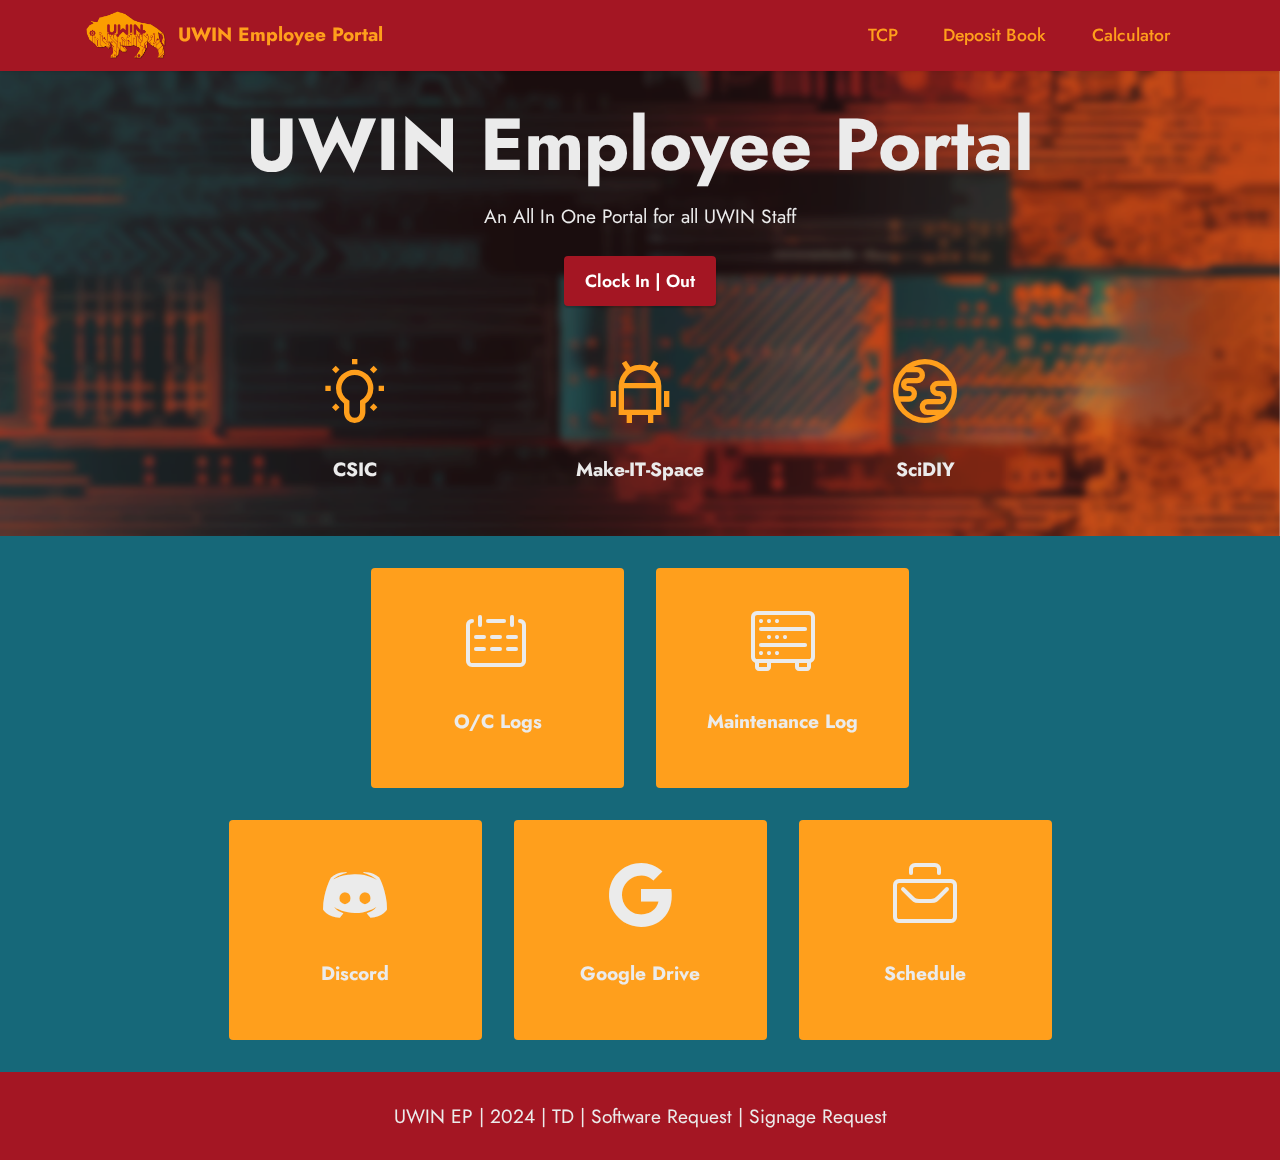
==== index.html @ 43c109c6 "Update index.html" ====
<!DOCTYPE html>
<html  >
<head>
  <!-- Site made with Mobirise Website Builder v5.8.9, https://mobirise.com -->
  <meta charset="UTF-8">
  <meta http-equiv="X-UA-Compatible" content="IE=edge">
  <meta name="generator" content="Mobirise v5.8.9, mobirise.com">
  <meta name="viewport" content="width=device-width, initial-scale=1, minimum-scale=1">
  <link rel="shortcut icon" href="assets/images/UWINFavicon180x180.svg" type="image/x-icon">
  <meta name="description" content="">
  
  
  <title>Home</title>
  <link rel="stylesheet" href="assets/web/assets/mobirise-icons2/mobirise2.css">
  <link rel="stylesheet" href="assets/web/assets/mobirise-icons-bold/mobirise-icons-bold.css">
  <link rel="stylesheet" href="assets/bootstrap/css/bootstrap.min.css">
  <link rel="stylesheet" href="assets/bootstrap/css/bootstrap-grid.min.css">
  <link rel="stylesheet" href="assets/bootstrap/css/bootstrap-reboot.min.css">
  <link rel="stylesheet" href="assets/parallax/jarallax.css">
  <link rel="stylesheet" href="assets/dropdown/css/style.css">
  <link rel="stylesheet" href="assets/socicon/css/styles.css">
  <link rel="stylesheet" href="assets/theme/css/style.css">
  <link rel="preload" href="https://fonts.googleapis.com/css?family=Jost:100,200,300,400,500,600,700,800,900,100i,200i,300i,400i,500i,600i,700i,800i,900i&display=swap" as="style" onload="this.onload=null;this.rel='stylesheet'">
  <noscript><link rel="stylesheet" href="https://fonts.googleapis.com/css?family=Jost:100,200,300,400,500,600,700,800,900,100i,200i,300i,400i,500i,600i,700i,800i,900i&display=swap"></noscript>
  <link rel="preload" as="style" href="assets/mobirise/css/mbr-additional.css"><link rel="stylesheet" href="assets/mobirise/css/mbr-additional.css" type="text/css">

  
  
  
</head>
<body>
  
  <section data-bs-version="5.1" class="menu menu2 cid-tu4KzQfcut" once="menu" id="menu2-0">
    
    <nav class="navbar navbar-dropdown navbar-fixed-top navbar-expand-lg">
        <div class="container">
            <div class="navbar-brand">
                <span class="navbar-logo">
                    <a href="index.html">
                        <img src="assets/images/short-logo-Inverse-ds.png" alt="UWIN Logo" style="height: 3rem;">
                    </a>
                </span>
                <span class="navbar-caption-wrap"><a class="navbar-caption text-secondary display-7" href="index.html">UWIN Employee Portal</a></span>
            </div>
            <button class="navbar-toggler" type="button" data-toggle="collapse" data-bs-toggle="collapse" data-target="#navbarSupportedContent" data-bs-target="#navbarSupportedContent" aria-controls="navbarNavAltMarkup" aria-expanded="false" aria-label="Toggle navigation">
                <div class="hamburger">
                    <span></span>
                    <span></span>
                    <span></span>
                    <span></span>
                </div>
            </button>
            <div class="collapse navbar-collapse" id="navbarSupportedContent">
                <ul class="navbar-nav nav-dropdown nav-right" data-app-modern-menu="true"><li class="nav-item"><a class="nav-link link text-secondary display-4" href="https://9922.tcplusondemand.com/app/webclock/#/EmployeeLogOn/9922/1" target="_blank">TCP</a></li>
                    <li class="nav-item"><a class="nav-link link text-secondary display-4" href="deposit.html">Deposit Book</a></li>
                    <li class="nav-item"><a class="nav-link link text-secondary display-4" href="calculator.html">Calculator</a></li></ul>
                
                
            </div>
        </div>
    </nav>
</section>

<section data-bs-version="5.1" class="header19 cid-tu4KDCGwBr mbr-parallax-background" id="header19-1">

    

    
    <div class="mbr-overlay" style="opacity: 0.2; background-color: rgb(129, 64, 70);">
    </div>

    <div class="container">
        <div class="media-container">
            <div class="col-md-12 align-center">
                <h1 class="mbr-section-title mbr-white mbr-bold mbr-fonts-style mb-3 display-1">
                    UWIN Employee Portal</h1>
                <p class="mbr-text mbr-white mbr-fonts-style display-7">
                    An All In One Portal for all UWIN Staff</p>
                <div class="mbr-section-btn align-center"><a class="btn btn-danger display-4" href="https://9922.tcplusondemand.com/app/webclock/#/EmployeeLogOn/9922/1" target="_blank">Clock In | Out</a></div>

                <div class="row justify-content-center">
                    <div class="col-12 col-md-6 col-lg-3">
                        <div class="card-wrapper">
                            <div class="card-box align-center">
                                <a href="CSIC.html"><span class="mbr-iconfont mobi-mbri-idea mobi-mbri" style="color: rgb(255, 159, 28); fill: rgb(255, 159, 28);"></span></a>
                                <h4 class="card-title align-center mbr-black mbr-fonts-style display-7"><strong><a href="CSIC.html" class="text-primary"><b>CSIC</b></a><br></strong></h4>
                            </div>
                        </div>
                    </div>
                    <div class="col-12 col-md-6 col-lg-3">
                        <div class="card-wrapper">
                            <div class="card-box align-center">
                                <a href="IT.html"><span class="mbr-iconfont mobi-mbri-android mobi-mbri" style="color: rgb(255, 159, 28); fill: rgb(255, 159, 28);"></span></a>
                                <h4 class="card-title align-center mbr-black mbr-fonts-style display-7"><a href="IT.html" class="text-primary"><strong>Make-IT-Space</strong></a></h4>
                            </div>
                        </div>
                    </div>
                    <div class="col-12 col-md-6 col-lg-3">
                        <div class="card-wrapper">
                            <div class="card-box align-center">
                                <a href="bio.html"><span class="mbr-iconfont mobi-mbri-globe mobi-mbri" style="color: rgb(255, 159, 28); fill: rgb(255, 159, 28);"></span></a>
                                <h4 class="card-title align-center mbr-black mbr-fonts-style display-7">
                                    <a href="bio.html" class="text-primary"><strong>SciDIY</strong></a></h4>
                            </div>
                        </div>
                    </div>
                    
                </div>
            </div>
        </div>
    </div>
</section>

<section data-bs-version="5.1" class="features1 cid-tu4KFFN7Yp" id="features2-2">

    

    
    
    <div class="container">
        <div class="row justify-content-center">
            <div class="col-12 col-md-6 col-lg-3">
                <div class="card-wrapper">
                    <div class="card-box align-center">
                        <a href="https://docs.google.com/spreadsheets/d/1nkxT8nr3uQTLhXsbJmdQOLCRaYRePbGft6cLClN8qVo/edit?usp=sharing" target="_blank"><span class="mbr-iconfont mbrib-calendar" style="color: rgb(235, 235, 235); fill: rgb(235, 235, 235);"></span></a>
                        <h4 class="card-title align-center mbr-black mbr-fonts-style display-7">
                            <strong>O/C Logs</strong></h4>
                    </div>
                </div>
            </div>
            <div class="col-12 col-md-6 col-lg-3">
                <div class="card-wrapper">
                    <div class="card-box align-center">
                        <a href="https://docs.google.com/spreadsheets/d/13zZqB3yMQ-abQ4lWhTuVaTTo3sqJfM8-MkV9ws05g28/edit?usp=sharing" target="_blank"><span class="mbr-iconfont mbrib-database" style="color: rgb(235, 235, 235); fill: rgb(235, 235, 235);"></span></a>
                        <h4 class="card-title align-center mbr-black mbr-fonts-style display-7">
                            <strong>Maintenance Log</strong></h4>
                    </div>
                </div>
            </div>
            
            
        </div>
    </div>
</section>

<section data-bs-version="5.1" class="features1 cid-tu4KGhVCR0" id="features2-3">

    

    
    
    <div class="container">
        <div class="row justify-content-center">
            <div class="col-12 col-md-6 col-lg-3">
                <div class="card-wrapper">
                    <div class="card-box align-center">
                        <a href="https://discord.com/channels/689202556337258562/689202556907290744" target="_blank"><span class="mbr-iconfont socicon-discord socicon" style="color: rgb(235, 235, 235); fill: rgb(235, 235, 235);"></span></a>
                        <h4 class="card-title align-center mbr-black mbr-fonts-style display-7">
                            <strong>Discord</strong></h4>
                    </div>
                </div>
            </div>
            <div class="col-12 col-md-6 col-lg-3">
                <div class="card-wrapper">
                    <div class="card-box align-center">
                        <a href="https://drive.google.com/drive/u/1/folders/13mrKF-8ChsQea02I47-yvtPlOZRYeR2x" target="_blank"><span class="mbr-iconfont socicon-google socicon" style="color: rgb(235, 235, 235); fill: rgb(235, 235, 235);"></span></a>
                        <h4 class="card-title align-center mbr-black mbr-fonts-style display-7">
                            <strong>Google Drive</strong></h4>
                    </div>
                </div>
            </div>
            <div class="col-12 col-md-6 col-lg-3">
                <div class="card-wrapper">
                    <div class="card-box align-center">
                        <a href="https://uwy-my.sharepoint.com/:x:/r/personal/jcrayton_uwyo_edu/_layouts/15/doc2.aspx?sourcedoc=%7BB686936E-5F48-4D20-953E-B2205EB40CAB%7D&file=UWIN_Summer2024.xlsx&fromShare=true&action=default&mobileredirect=true" target="_blank"><span class="mbr-iconfont mbrib-briefcase" style="color: rgb(235, 235, 235); fill: rgb(235, 235, 235);"></span></a>
                        <h4 class="card-title align-center mbr-black mbr-fonts-style display-7">
                            <strong>Schedule</strong></h4>
                    </div>
                </div>
            </div>
            
        </div>
    </div>
</section>

<section data-bs-version="5.1" class="footer7 cid-tu4KMgv2Gu" once="footers" id="footer7-5">

    

    

    <div class="container">
        <div class="media-container-row align-center mbr-white">
            <div class="col-12">
                <p class="mbr-text mb-0 mbr-fonts-style display-7">
                    UWIN EP | <a href="Sci:[35]-[21] MR:513557 - BR:546542 - LB:3521(or any combo with numbers I.E.:1235)" target="_blank">2024</a> | <a href="https://uwyo.teamdynamix.com/TDNext/Home/Desktop/Default.aspx" target="_blank">TD</a> | <a href="https://uwyo.teamdynamix.com/TDClient/1940/Portal/Requests/ServiceDet?ID=9225" target="_blank">Software Request</a> | <a href="https://uwyo.teamdynamix.com/TDClient/1940/Portal/Requests/ServiceDet?ID=18967" target="_blank">Signage Request</a></p>
            </div>
        </div>
    </div>
</section><script src="assets/bootstrap/js/bootstrap.bundle.min.js"></script>  <script src="assets/parallax/jarallax.js"></script>  <script src="assets/smoothscroll/smooth-scroll.js"></script>  <script src="assets/ytplayer/index.js"></script>  <script src="assets/dropdown/js/navbar-dropdown.js"></script>  <script src="assets/vimeoplayer/player.js"></script>  <script src="assets/theme/js/script.js"></script>  
  
  
</body>
</html>
---- assets/web/assets/mobirise-icons2/mobirise2.css ----
@font-face {
  font-family: 'Moririse2';
  font-display: swap;
  src:  url('mobirise2.eot?f2bix4');
  src:  url('mobirise2.eot?f2bix4#iefix') format('embedded-opentype'),
    url('mobirise2.ttf?f2bix4') format('truetype'),
    url('mobirise2.woff?f2bix4') format('woff'),
    url('mobirise2.svg?f2bix4#mobirise2') format('svg');
  font-weight: normal;
  font-style: normal;
}

[class^="mobi-"], [class*=" mobi-"] {
  /* use !important to prevent issues with browser extensions that change fonts */
  font-family: 'Moririse2' !important;
  speak: none;
  font-style: normal;
  font-weight: normal;
  font-variant: normal;
  text-transform: none;
  line-height: 1;

  /* Better Font Rendering =========== */
  -webkit-font-smoothing: antialiased;
  -moz-osx-font-smoothing: grayscale;
}

.mobi-mbri-add-submenu:before {
  content: "\e900";
}
.mobi-mbri-alert:before {
  content: "\e901";
}
.mobi-mbri-align-center:before {
  content: "\e902";
}
.mobi-mbri-align-justify:before {
  content: "\e903";
}
.mobi-mbri-align-left:before {
  content: "\e904";
}
.mobi-mbri-align-right:before {
  content: "\e905";
}
.mobi-mbri-android:before {
  content: "\e906";
}
.mobi-mbri-apple:before {
  content: "\e907";
}
.mobi-mbri-arrow-down:before {
  content: "\e908";
}
.mobi-mbri-arrow-next:before {
  content: "\e909";
}
.mobi-mbri-arrow-prev:before {
  content: "\e90a";
}
.mobi-mbri-arrow-up:before {
  content: "\e90b";
}
.mobi-mbri-bold:before {
  content: "\e90c";
}
.mobi-mbri-bookmark:before {
  content: "\e90d";
}
.mobi-mbri-bootstrap:before {
  content: "\e90e";
}
.mobi-mbri-briefcase:before {
  content: "\e90f";
}
.mobi-mbri-browse:before {
  content: "\e910";
}
.mobi-mbri-bulleted-list:before {
  content: "\e911";
}
.mobi-mbri-calendar:before {
  content: "\e912";
}
.mobi-mbri-camera:before {
  content: "\e913";
}
.mobi-mbri-cart-add:before {
  content: "\e914";
}
.mobi-mbri-cart-full:before {
  content: "\e915";
}
.mobi-mbri-cash:before {
  content: "\e916";
}
.mobi-mbri-change-style:before {
  content: "\e917";
}
.mobi-mbri-chat:before {
  content: "\e918";
}
.mobi-mbri-clock:before {
  content: "\e919";
}
.mobi-mbri-close:before {
  content: "\e91a";
}
.mobi-mbri-cloud:before {
  content: "\e91b";
}
.mobi-mbri-code:before {
  content: "\e91c";
}
.mobi-mbri-contact-form:before {
  content: "\e91d";
}
.mobi-mbri-credit-card:before {
  content: "\e91e";
}
.mobi-mbri-cursor-click:before {
  content: "\e91f";
}
.mobi-mbri-cust-feedback:before {
  content: "\e920";
}
.mobi-mbri-database:before {
  content: "\e921";
}
.mobi-mbri-delivery:before {
  content: "\e922";
}
.mobi-mbri-desktop:before {
  content: "\e923";
}
.mobi-mbri-devices:before {
  content: "\e924";
}
.mobi-mbri-down:before {
  content: "\e925";
}
.mobi-mbri-download-2:before {
  content: "\e926";
}
.mobi-mbri-download:before {
  content: "\e927";
}
.mobi-mbri-drag-n-drop-2:before {
  content: "\e928";
}
.mobi-mbri-drag-n-drop:before {
  content: "\e929";
}
.mobi-mbri-edit-2:before {
  content: "\e92a";
}
.mobi-mbri-edit:before {
  content: "\e92b";
}
.mobi-mbri-error:before {
  content: "\e92c";
}
.mobi-mbri-extension:before {
  content: "\e92d";
}
.mobi-mbri-features:before {
  content: "\e92e";
}
.mobi-mbri-file:before {
  content: "\e92f";
}
.mobi-mbri-flag:before {
  content: "\e930";
}
.mobi-mbri-folder:before {
  content: "\e931";
}
.mobi-mbri-gift:before {
  content: "\e932";
}
.mobi-mbri-github:before {
  content: "\e933";
}
.mobi-mbri-globe-2:before {
  content: "\e934";
}
.mobi-mbri-globe:before {
  content: "\e935";
}
.mobi-mbri-growing-chart:before {
  content: "\e936";
}
.mobi-mbri-hearth:before {
  content: "\e937";
}
.mobi-mbri-help:before {
  content: "\e938";
}
.mobi-mbri-home:before {
  content: "\e939";
}
.mobi-mbri-hot-cup:before {
  content: "\e93a";
}
.mobi-mbri-idea:before {
  content: "\e93b";
}
.mobi-mbri-image-gallery:before {
  content: "\e93c";
}
.mobi-mbri-image-slider:before {
  content: "\e93d";
}
.mobi-mbri-info:before {
  content: "\e93e";
}
.mobi-mbri-italic:before {
  content: "\e93f";
}
.mobi-mbri-key:before {
  content: "\e940";
}
.mobi-mbri-laptop:before {
  content: "\e941";
}
.mobi-mbri-layers:before {
  content: "\e942";
}
.mobi-mbri-left-right:before {
  content: "\e943";
}
.mobi-mbri-left:before {
  content: "\e944";
}
.mobi-mbri-letter:before {
  content: "\e945";
}
.mobi-mbri-like:before {
  content: "\e946";
}
.mobi-mbri-link:before {
  content: "\e947";
}
.mobi-mbri-lock:before {
  content: "\e948";
}
.mobi-mbri-login:before {
  content: "\e949";
}
.mobi-mbri-logout:before {
  content: "\e94a";
}
.mobi-mbri-magic-stick:before {
  content: "\e94b";
}
.mobi-mbri-map-pin:before {
  content: "\e94c";
}
.mobi-mbri-menu:before {
  content: "\e94d";
}
.mobi-mbri-mobile-2:before {
  content: "\e94e";
}
.mobi-mbri-mobile-horizontal:before {
  content: "\e94f";
}
.mobi-mbri-mobile:before {
  content: "\e950";
}
.mobi-mbri-mobirise:before {
  content: "\e951";
}
.mobi-mbri-more-horizontal:before {
  content: "\e952";
}
.mobi-mbri-more-vertical:before {
  content: "\e953";
}
.mobi-mbri-music:before {
  content: "\e954";
}
.mobi-mbri-new-file:before {
  content: "\e955";
}
.mobi-mbri-numbered-list:before {
  content: "\e956";
}
.mobi-mbri-opened-folder:before {
  content: "\e957";
}
.mobi-mbri-pages:before {
  content: "\e958";
}
.mobi-mbri-paper-plane:before {
  content: "\e959";
}
.mobi-mbri-paperclip:before {
  content: "\e95a";
}
.mobi-mbri-phone:before {
  content: "\e95b";
}
.mobi-mbri-photo:before {
  content: "\e95c";
}
.mobi-mbri-photos:before {
  content: "\e95d";
}
.mobi-mbri-pin:before {
  content: "\e95e";
}
.mobi-mbri-play:before {
  content: "\e95f";
}
.mobi-mbri-plus:before {
  content: "\e960";
}
.mobi-mbri-preview:before {
  content: "\e961";
}
.mobi-mbri-print:before {
  content: "\e962";
}
.mobi-mbri-protect:before {
  content: "\e963";
}
.mobi-mbri-question:before {
  content: "\e964";
}
.mobi-mbri-quote-left:before {
  content: "\e965";
}
.mobi-mbri-quote-right:before {
  content: "\e966";
}
.mobi-mbri-redo:before {
  content: "\e967";
}
.mobi-mbri-refresh:before {
  content: "\e968";
}
.mobi-mbri-responsive-2:before {
  content: "\e969";
}
.mobi-mbri-responsive:before {
  content: "\e96a";
}
.mobi-mbri-right:before {
  content: "\e96b";
}
.mobi-mbri-rocket:before {
  content: "\e96c";
}
.mobi-mbri-sad-face:before {
  content: "\e96d";
}
.mobi-mbri-sale:before {
  content: "\e96e";
}
.mobi-mbri-save:before {
  content: "\e96f";
}
.mobi-mbri-search:before {
  content: "\e970";
}
.mobi-mbri-setting-2:before {
  content: "\e971";
}
.mobi-mbri-setting-3:before {
  content: "\e972";
}
.mobi-mbri-setting:before {
  content: "\e973";
}
.mobi-mbri-share:before {
  content: "\e974";
}
.mobi-mbri-shopping-bag:before {
  content: "\e975";
}
.mobi-mbri-shopping-basket:before {
  content: "\e976";
}
.mobi-mbri-shopping-cart:before {
  content: "\e977";
}
.mobi-mbri-sites:before {
  content: "\e978";
}
.mobi-mbri-smile-face:before {
  content: "\e979";
}
.mobi-mbri-speed:before {
  content: "\e97a";
}
.mobi-mbri-star:before {
  content: "\e97b";
}
.mobi-mbri-success:before {
  content: "\e97c";
}
.mobi-mbri-sun:before {
  content: "\e97d";
}
.mobi-mbri-sun2:before {
  content: "\e97e";
}
.mobi-mbri-tablet-vertical:before {
  content: "\e97f";
}
.mobi-mbri-tablet:before {
  content: "\e980";
}
.mobi-mbri-target:before {
  content: "\e981";
}
.mobi-mbri-timer:before {
  content: "\e982";
}
.mobi-mbri-to-ftp:before {
  content: "\e983";
}
.mobi-mbri-to-local-drive:before {
  content: "\e984";
}
.mobi-mbri-touch-swipe:before {
  content: "\e985";
}
.mobi-mbri-touch:before {
  content: "\e986";
}
.mobi-mbri-trash:before {
  content: "\e987";
}
.mobi-mbri-underline:before {
  content: "\e988";
}
.mobi-mbri-undo:before {
  content: "\e989";
}
.mobi-mbri-unlink:before {
  content: "\e98a";
}
.mobi-mbri-unlock:before {
  content: "\e98b";
}
.mobi-mbri-up-down:before {
  content: "\e98c";
}
.mobi-mbri-up:before {
  content: "\e98d";
}
.mobi-mbri-update:before {
  content: "\e98e";
}
.mobi-mbri-upload-2:before {
  content: "\e98f";
}
.mobi-mbri-upload:before {
  content: "\e990";
}
.mobi-mbri-user-2:before {
  content: "\e991";
}
.mobi-mbri-user:before {
  content: "\e992";
}
.mobi-mbri-users:before {
  content: "\e993";
}
.mobi-mbri-video-play:before {
  content: "\e994";
}
.mobi-mbri-video:before {
  content: "\e995";
}
.mobi-mbri-watch:before {
  content: "\e996";
}
.mobi-mbri-website-theme-2:before {
  content: "\e997";
}
.mobi-mbri-website-theme:before {
  content: "\e998";
}
.mobi-mbri-wifi:before {
  content: "\e999";
}
.mobi-mbri-windows:before {
  content: "\e99a";
}
.mobi-mbri-zoom-in:before {
  content: "\e99b";
}
.mobi-mbri-zoom-out:before {
  content: "\e99c";
}
---- assets/web/assets/mobirise-icons-bold/mobirise-icons-bold.css ----
@font-face {
  font-family: 'mobirise-icons-bold';
  font-display: swap;
  src:  url('mobirise-icons-bold.eot?m1l4yr');
  src:  url('mobirise-icons-bold.eot?m1l4yr#iefix') format('embedded-opentype'),
    url('mobirise-icons-bold.ttf?m1l4yr') format('truetype'),
    url('mobirise-icons-bold.woff?m1l4yr') format('woff'),
    url('mobirise-icons-bold.svg?m1l4yr#mobirise-icons-bold') format('svg');
  font-weight: normal;
  font-style: normal;
}

[class^="mbrib-"], [class*="mbrib-"] {
  /* use !important to prevent issues with browser extensions that change fonts */
  font-family: 'mobirise-icons-bold' !important;
  speak: none;
  font-style: normal;
  font-weight: normal;
  font-variant: normal;
  text-transform: none;
  line-height: 1;

  /* Better Font Rendering =========== */
  -webkit-font-smoothing: antialiased;
  -moz-osx-font-smoothing: grayscale;
}

.mbrib-add-submenu:before {
  content: "\e900";
}
.mbrib-alert:before {
  content: "\e901";
}
.mbrib-align-center:before {
  content: "\e902";
}
.mbrib-align-justify:before {
  content: "\e903";
}
.mbrib-align-left:before {
  content: "\e904";
}
.mbrib-align-right:before {
  content: "\e905";
}
.mbrib-android:before {
  content: "\e906";
}
.mbrib-apple:before {
  content: "\e907";
}
.mbrib-arrow-down:before {
  content: "\e908";
}
.mbrib-arrow-next:before {
  content: "\e909";
}
.mbrib-arrow-prev:before {
  content: "\e90a";
}
.mbrib-arrow-up:before {
  content: "\e90b";
}
.mbrib-bold:before {
  content: "\e90c";
}
.mbrib-bookmark:before {
  content: "\e90d";
}
.mbrib-bootstrap:before {
  content: "\e90e";
}
.mbrib-briefcase:before {
  content: "\e90f";
}
.mbrib-browse:before {
  content: "\e910";
}
.mbrib-bulleted-list:before {
  content: "\e911";
}
.mbrib-calendar:before {
  content: "\e912";
}
.mbrib-camera:before {
  content: "\e913";
}
.mbrib-cart-add:before {
  content: "\e914";
}
.mbrib-cart-full:before {
  content: "\e915";
}
.mbrib-cash:before {
  content: "\e916";
}
.mbrib-change-style:before {
  content: "\e917";
}
.mbrib-chat:before {
  content: "\e918";
}
.mbrib-clock:before {
  content: "\e919";
}
.mbrib-close:before {
  content: "\e91a";
}
.mbrib-cloud:before {
  content: "\e91b";
}
.mbrib-code:before {
  content: "\e91c";
}
.mbrib-contact-form:before {
  content: "\e91d";
}
.mbrib-credit-card:before {
  content: "\e91e";
}
.mbrib-cursor-click:before {
  content: "\e91f";
}
.mbrib-cust-feedback:before {
  content: "\e920";
}
.mbrib-database:before {
  content: "\e921";
}
.mbrib-delivery:before {
  content: "\e922";
}
.mbrib-desktop:before {
  content: "\e923";
}
.mbrib-devices:before {
  content: "\e924";
}
.mbrib-down:before {
  content: "\e925";
}
.mbrib-download:before {
  content: "\e926";
}
.mbrib-drag-n-drop:before {
  content: "\e927";
}
.mbrib-drag-n-drop2:before {
  content: "\e928";
}
.mbrib-edit:before {
  content: "\e929";
}
.mbrib-edit2:before {
  content: "\e92a";
}
.mbrib-error:before {
  content: "\e92b";
}
.mbrib-extension:before {
  content: "\e92c";
}
.mbrib-features:before {
  content: "\e92d";
}
.mbrib-file:before {
  content: "\e92e";
}
.mbrib-flag:before {
  content: "\e92f";
}
.mbrib-folder:before {
  content: "\e930";
}
.mbrib-gift:before {
  content: "\e931";
}
.mbrib-github:before {
  content: "\e932";
}
.mbrib-globe-2:before {
  content: "\e933";
}
.mbrib-globe:before {
  content: "\e934";
}
.mbrib-growing-chart:before {
  content: "\e935";
}
.mbrib-hearth:before {
  content: "\e936";
}
.mbrib-help:before {
  content: "\e937";
}
.mbrib-home:before {
  content: "\e938";
}
.mbrib-hot-cup:before {
  content: "\e939";
}
.mbrib-idea:before {
  content: "\e93a";
}
.mbrib-image-gallery:before {
  content: "\e93b";
}
.mbrib-image-slider:before {
  content: "\e93c";
}
.mbrib-info:before {
  content: "\e93d";
}
.mbrib-italic:before {
  content: "\e93e";
}
.mbrib-key:before {
  content: "\e93f";
}
.mbrib-laptop:before {
  content: "\e940";
}
.mbrib-layers:before {
  content: "\e941";
}
.mbrib-left-right:before {
  content: "\e942";
}
.mbrib-left:before {
  content: "\e943";
}
.mbrib-letter:before {
  content: "\e944";
}
.mbrib-like:before {
  content: "\e945";
}
.mbrib-link:before {
  content: "\e946";
}
.mbrib-lock:before {
  content: "\e947";
}
.mbrib-login:before {
  content: "\e948";
}
.mbrib-logout:before {
  content: "\e949";
}
.mbrib-magic-stick:before {
  content: "\e94a";
}
.mbrib-map-pin:before {
  content: "\e94b";
}
.mbrib-menu:before {
  content: "\e94c";
}
.mbrib-mobile:before {
  content: "\e94d";
}
.mbrib-mobile2:before {
  content: "\e94e";
}
.mbrib-mobirise:before {
  content: "\e94f";
}
.mbrib-more-horizontal:before {
  content: "\e950";
}
.mbrib-more-vertical:before {
  content: "\e951";
}
.mbrib-music:before {
  content: "\e952";
}
.mbrib-new-file:before {
  content: "\e953";
}
.mbrib-numbered-list:before {
  content: "\e954";
}
.mbrib-opened-folder:before {
  content: "\e955";
}
.mbrib-pages:before {
  content: "\e956";
}
.mbrib-paper-plane:before {
  content: "\e957";
}
.mbrib-paperclip:before {
  content: "\e958";
}
.mbrib-photo:before {
  content: "\e959";
}
.mbrib-photos:before {
  content: "\e95a";
}
.mbrib-pin:before {
  content: "\e95b";
}
.mbrib-play:before {
  content: "\e95c";
}
.mbrib-plus:before {
  content: "\e95d";
}
.mbrib-preview:before {
  content: "\e95e";
}
.mbrib-print:before {
  content: "\e95f";
}
.mbrib-protect:before {
  content: "\e960";
}
.mbrib-question:before {
  content: "\e961";
}
.mbrib-quote-left:before {
  content: "\e962";
}
.mbrib-quote-right:before {
  content: "\e963";
}
.mbrib-redo:before {
  content: "\e964";
}
.mbrib-refresh:before {
  content: "\e965";
}
.mbrib-responsive:before {
  content: "\e966";
}
.mbrib-right:before {
  content: "\e967";
}
.mbrib-rocket:before {
  content: "\e968";
}
.mbrib-sad-face:before {
  content: "\e969";
}
.mbrib-sale:before {
  content: "\e96a";
}
.mbrib-save:before {
  content: "\e96b";
}
.mbrib-search:before {
  content: "\e96c";
}
.mbrib-setting:before {
  content: "\e96d";
}
.mbrib-setting2:before {
  content: "\e96e";
}
.mbrib-setting3:before {
  content: "\e96f";
}
.mbrib-share:before {
  content: "\e970";
}
.mbrib-shopping-bag:before {
  content: "\e971";
}
.mbrib-shopping-basket:before {
  content: "\e972";
}
.mbrib-shopping-cart:before {
  content: "\e973";
}
.mbrib-sites:before {
  content: "\e974";
}
.mbrib-smile-face:before {
  content: "\e975";
}
.mbrib-speed:before {
  content: "\e976";
}
.mbrib-star:before {
  content: "\e977";
}
.mbrib-success:before {
  content: "\e978";
}
.mbrib-sun:before {
  content: "\e979";
}
.mbrib-sun2:before {
  content: "\e97a";
}
.mbrib-tablet-vertical:before {
  content: "\e97b";
}
.mbrib-tablet:before {
  content: "\e97c";
}
.mbrib-target:before {
  content: "\e97d";
}
.mbrib-timer:before {
  content: "\e97e";
}
.mbrib-to-ftp:before {
  content: "\e97f";
}
.mbrib-to-local-drive:before {
  content: "\e980";
}
.mbrib-touch-swipe:before {
  content: "\e981";
}
.mbrib-touch:before {
  content: "\e982";
}
.mbrib-trash:before {
  content: "\e983";
}
.mbrib-underline:before {
  content: "\e984";
}
.mbrib-undo:before {
  content: "\e985";
}
.mbrib-unlink:before {
  content: "\e986";
}
.mbrib-unlock:before {
  content: "\e987";
}
.mbrib-up-down:before {
  content: "\e988";
}
.mbrib-up:before {
  content: "\e989";
}
.mbrib-update:before {
  content: "\e98a";
}
.mbrib-upload:before {
  content: "\e98b";
}
.mbrib-user:before {
  content: "\e98c";
}
.mbrib-user2:before {
  content: "\e98d";
}
.mbrib-users:before {
  content: "\e98e";
}
.mbrib-video-play:before {
  content: "\e98f";
}
.mbrib-video:before {
  content: "\e990";
}
.mbrib-watch:before {
  content: "\e991";
}
.mbrib-website-theme:before {
  content: "\e992";
}
.mbrib-wifi:before {
  content: "\e993";
}
.mbrib-windows:before {
  content: "\e994";
}
.mbrib-zoom-out:before {
  content: "\e995";
}
---- assets/parallax/jarallax.css ----
.jarallax {
    position: relative;
    z-index: 0;
}
.jarallax > .jarallax-img {
    position: absolute;
    object-fit: cover;
    /* support for plugin https://github.com/bfred-it/object-fit-images */
    font-family: 'object-fit: cover;';
    top: 0;
    left: 0;
    width: 100%;
    height: 100%;
    z-index: -1;
}
---- assets/dropdown/css/style.css ----
.navbar-dropdown {
  left: 0;
  padding: 0;
  position: absolute;
  right: 0;
  top: 0;
  transition: all 0.45s ease;
  z-index: 1030;
  background: #282828; }
  .navbar-dropdown .navbar-logo {
    margin-right: 0.8rem;
    transition: margin 0.3s ease-in-out;
    vertical-align: middle; }
    .navbar-dropdown .navbar-logo img {
      height: 3.125rem;
      transition: all 0.3s ease-in-out; }
    .navbar-dropdown .navbar-logo.mbr-iconfont {
      font-size: 3.125rem;
      line-height: 3.125rem; }
  .navbar-dropdown .navbar-caption {
    font-weight: 700;
    white-space: normal;
    vertical-align: -4px;
    line-height: 3.125rem !important; }
    .navbar-dropdown .navbar-caption, .navbar-dropdown .navbar-caption:hover {
      color: inherit;
      text-decoration: none; }
  .navbar-dropdown .mbr-iconfont + .navbar-caption {
    vertical-align: -1px; }
  .navbar-dropdown.navbar-fixed-top {
    position: fixed; }
  .navbar-dropdown .navbar-brand span {
    vertical-align: -4px; }
  .navbar-dropdown.bg-color.transparent {
    background: none; }
  .navbar-dropdown.navbar-short .navbar-brand {
    padding: 0.625rem 0; }
    .navbar-dropdown.navbar-short .navbar-brand span {
      vertical-align: -1px; }
  .navbar-dropdown.navbar-short .navbar-caption {
    line-height: 2.375rem !important;
    vertical-align: -2px; }
  .navbar-dropdown.navbar-short .navbar-logo {
    margin-right: 0.5rem; }
    .navbar-dropdown.navbar-short .navbar-logo img {
      height: 2.375rem; }
    .navbar-dropdown.navbar-short .navbar-logo.mbr-iconfont {
      font-size: 2.375rem;
      line-height: 2.375rem; }
  .navbar-dropdown.navbar-short .mbr-table-cell {
    height: 3.625rem; }
  .navbar-dropdown .navbar-close {
    left: 0.6875rem;
    position: fixed;
    top: 0.75rem;
    z-index: 1000; }
  .navbar-dropdown .hamburger-icon {
    content: "";
    display: inline-block;
    vertical-align: middle;
    width: 16px;
    -webkit-box-shadow: 0 -6px 0 1px #282828,0 0 0 1px #282828,0 6px 0 1px #282828;
    -moz-box-shadow: 0 -6px 0 1px #282828,0 0 0 1px #282828,0 6px 0 1px #282828;
    box-shadow: 0 -6px 0 1px #282828,0 0 0 1px #282828,0 6px 0 1px #282828; }

.dropdown-menu .dropdown-toggle[data-toggle="dropdown-submenu"]::after {
  border-bottom: 0.35em solid transparent;
  border-left: 0.35em solid;
  border-right: 0;
  border-top: 0.35em solid transparent;
  margin-left: 0.3rem; }

.dropdown-menu .dropdown-item:focus {
  outline: 0; }

.nav-dropdown {
  font-size: 0.75rem;
  font-weight: 500;
  height: auto !important; }
  .nav-dropdown .nav-btn {
    padding-left: 1rem; }
  .nav-dropdown .link {
    margin: .667em 1.667em;
    font-weight: 500;
    padding: 0;
    transition: color .2s ease-in-out; }
    .nav-dropdown .link.dropdown-toggle {
      margin-right: 2.583em; }
      .nav-dropdown .link.dropdown-toggle::after {
        margin-left: .25rem;
        border-top: 0.35em solid;
        border-right: 0.35em solid transparent;
        border-left: 0.35em solid transparent;
        border-bottom: 0; }
      .nav-dropdown .link.dropdown-toggle[aria-expanded="true"] {
        margin: 0;
        padding: 0.667em 3.263em  0.667em 1.667em; }
  .nav-dropdown .link::after,
  .nav-dropdown .dropdown-item::after {
    color: inherit; }
  .nav-dropdown .btn {
    font-size: 0.75rem;
    font-weight: 700;
    letter-spacing: 0;
    margin-bottom: 0;
    padding-left: 1.25rem;
    padding-right: 1.25rem; }
  .nav-dropdown .dropdown-menu {
    border-radius: 0;
    border: 0;
    left: 0;
    margin: 0;
    padding-bottom: 1.25rem;
    padding-top: 1.25rem;
    position: relative; }
  .nav-dropdown .dropdown-submenu {
    margin-left: 0.125rem;
    top: 0; }
  .nav-dropdown .dropdown-item {
    font-weight: 500;
    line-height: 2;
    padding: 0.3846em 4.615em 0.3846em 1.5385em;
    position: relative;
    transition: color .2s ease-in-out, background-color .2s ease-in-out; }
    .nav-dropdown .dropdown-item::after {
      margin-top: -0.3077em;
      position: absolute;
      right: 1.1538em;
      top: 50%; }
    .nav-dropdown .dropdown-item:focus, .nav-dropdown .dropdown-item:hover {
      background: none; }

@media (max-width: 767px) {
  .nav-dropdown.navbar-toggleable-sm {
    bottom: 0;
    display: none;
    left: 0;
    overflow-x: hidden;
    position: fixed;
    top: 0;
    transform: translateX(-100%);
    -ms-transform: translateX(-100%);
    -webkit-transform: translateX(-100%);
    width: 18.75rem;
    z-index: 999; } }
.nav-dropdown.navbar-toggleable-xl {
  bottom: 0;
  display: none;
  left: 0;
  overflow-x: hidden;
  position: fixed;
  top: 0;
  transform: translateX(-100%);
  -ms-transform: translateX(-100%);
  -webkit-transform: translateX(-100%);
  width: 18.75rem;
  z-index: 999; }

.nav-dropdown-sm {
  display: block !important;
  overflow-x: hidden;
  overflow: auto;
  padding-top: 3.875rem; }
  .nav-dropdown-sm::after {
    content: "";
    display: block;
    height: 3rem;
    width: 100%; }
  .nav-dropdown-sm.collapse.in ~ .navbar-close {
    display: block !important; }
  .nav-dropdown-sm.collapsing, .nav-dropdown-sm.collapse.in {
    transform: translateX(0);
    -ms-transform: translateX(0);
    -webkit-transform: translateX(0);
    transition: all 0.25s ease-out;
    -webkit-transition: all 0.25s ease-out;
    background: #282828; }
  .nav-dropdown-sm.collapsing[aria-expanded="false"] {
    transform: translateX(-100%);
    -ms-transform: translateX(-100%);
    -webkit-transform: translateX(-100%); }
  .nav-dropdown-sm .nav-item {
    display: block;
    margin-left: 0 !important;
    padding-left: 0; }
  .nav-dropdown-sm .link,
  .nav-dropdown-sm .dropdown-item {
    border-top: 1px dotted rgba(255, 255, 255, 0.1);
    font-size: 0.8125rem;
    line-height: 1.6;
    margin: 0 !important;
    padding: 0.875rem 2.4rem 0.875rem 1.5625rem !important;
    position: relative;
    white-space: normal; }
    .nav-dropdown-sm .link:focus, .nav-dropdown-sm .link:hover,
    .nav-dropdown-sm .dropdown-item:focus,
    .nav-dropdown-sm .dropdown-item:hover {
      background: rgba(0, 0, 0, 0.2) !important;
      color: #c0a375; }
  .nav-dropdown-sm .nav-btn {
    position: relative;
    padding: 1.5625rem 1.5625rem 0 1.5625rem; }
    .nav-dropdown-sm .nav-btn::before {
      border-top: 1px dotted rgba(255, 255, 255, 0.1);
      content: "";
      left: 0;
      position: absolute;
      top: 0;
      width: 100%; }
    .nav-dropdown-sm .nav-btn + .nav-btn {
      padding-top: 0.625rem; }
      .nav-dropdown-sm .nav-btn + .nav-btn::before {
        display: none; }
  .nav-dropdown-sm .btn {
    padding: 0.625rem 0; }
  .nav-dropdown-sm .dropdown-toggle[data-toggle="dropdown-submenu"]::after {
    margin-left: .25rem;
    border-top: 0.35em solid;
    border-right: 0.35em solid transparent;
    border-left: 0.35em solid transparent;
    border-bottom: 0; }
  .nav-dropdown-sm .dropdown-toggle[data-toggle="dropdown-submenu"][aria-expanded="true"]::after {
    border-top: 0;
    border-right: 0.35em solid transparent;
    border-left: 0.35em solid transparent;
    border-bottom: 0.35em solid; }
  .nav-dropdown-sm .dropdown-menu {
    margin: 0;
    padding: 0;
    position: relative;
    top: 0;
    left: 0;
    width: 100%;
    border: 0;
    float: none;
    border-radius: 0;
    background: none; }
  .nav-dropdown-sm .dropdown-submenu {
    left: 100%;
    margin-left: 0.125rem;
    margin-top: -1.25rem;
    top: 0; }

.navbar-toggleable-sm .nav-dropdown .dropdown-menu {
  position: absolute; }

.navbar-toggleable-sm .nav-dropdown .dropdown-submenu {
  left: 100%;
  margin-left: 0.125rem;
  margin-top: -1.25rem;
  top: 0; }

.navbar-toggleable-sm.opened .nav-dropdown .dropdown-menu {
  position: relative; }

.navbar-toggleable-sm.opened .nav-dropdown .dropdown-submenu {
  left: 0;
  margin-left: 00rem;
  margin-top: 0rem;
  top: 0; }

.is-builder .nav-dropdown.collapsing {
  transition: none !important; }
---- assets/socicon/css/styles.css ----
@charset "UTF-8";

@font-face {
  font-family: 'Socicon';
  src:  url('../fonts/socicon.eot');
  src:  url('../fonts/socicon.eot?#iefix') format('embedded-opentype'),
    url('../fonts/socicon.woff2') format('woff2'),
    url('../fonts/socicon.ttf') format('truetype'),
    url('../fonts/socicon.woff') format('woff'),
    url('../fonts/socicon.svg#socicon') format('svg');
  font-weight: normal;
  font-style: normal;
  font-display: swap;
}

[data-icon]:before {
  font-family: "socicon" !important;
  content: attr(data-icon);
  font-style: normal !important;
  font-weight: normal !important;
  font-variant: normal !important;
  text-transform: none !important;
  speak: none;
  line-height: 1;
  -webkit-font-smoothing: antialiased;
  -moz-osx-font-smoothing: grayscale;
}

[class^="socicon-"], [class*=" socicon-"] {
  /* use !important to prevent issues with browser extensions that change fonts */
  font-family: 'Socicon' !important;
  speak: none;
  font-style: normal;
  font-weight: normal;
  font-variant: normal;
  text-transform: none;
  line-height: 1;

  /* Better Font Rendering =========== */
  -webkit-font-smoothing: antialiased;
  -moz-osx-font-smoothing: grayscale;
}

.socicon-eitaa:before {
  content: "\e97c";
}
.socicon-soroush:before {
  content: "\e97d";
}
.socicon-bale:before {
  content: "\e97e";
}
.socicon-zazzle:before {
  content: "\e97b";
}
.socicon-society6:before {
  content: "\e97a";
}
.socicon-redbubble:before {
  content: "\e979";
}
.socicon-avvo:before {
  content: "\e978";
}
.socicon-stitcher:before {
  content: "\e977";
}
.socicon-googlehangouts:before {
  content: "\e974";
}
.socicon-dlive:before {
  content: "\e975";
}
.socicon-vsco:before {
  content: "\e976";
}
.socicon-flipboard:before {
  content: "\e973";
}
.socicon-ubuntu:before {
  content: "\e958";
}
.socicon-artstation:before {
  content: "\e959";
}
.socicon-invision:before {
  content: "\e95a";
}
.socicon-torial:before {
  content: "\e95b";
}
.socicon-collectorz:before {
  content: "\e95c";
}
.socicon-seenthis:before {
  content: "\e95d";
}
.socicon-googleplaymusic:before {
  content: "\e95e";
}
.socicon-debian:before {
  content: "\e95f";
}
.socicon-filmfreeway:before {
  content: "\e960";
}
.socicon-gnome:before {
  content: "\e961";
}
.socicon-itchio:before {
  content: "\e962";
}
.socicon-jamendo:before {
  content: "\e963";
}
.socicon-mix:before {
  content: "\e964";
}
.socicon-sharepoint:before {
  content: "\e965";
}
.socicon-tinder:before {
  content: "\e966";
}
.socicon-windguru:before {
  content: "\e967";
}
.socicon-cdbaby:before {
  content: "\e968";
}
.socicon-elementaryos:before {
  content: "\e969";
}
.socicon-stage32:before {
  content: "\e96a";
}
.socicon-tiktok:before {
  content: "\e96b";
}
.socicon-gitter:before {
  content: "\e96c";
}
.socicon-letterboxd:before {
  content: "\e96d";
}
.socicon-threema:before {
  content: "\e96e";
}
.socicon-splice:before {
  content: "\e96f";
}
.socicon-metapop:before {
  content: "\e970";
}
.socicon-naver:before {
  content: "\e971";
}
.socicon-remote:before {
  content: "\e972";
}
.socicon-internet:before {
  content: "\e957";
}
.socicon-moddb:before {
  content: "\e94b";
}
.socicon-indiedb:before {
  content: "\e94c";
}
.socicon-traxsource:before {
  content: "\e94d";
}
.socicon-gamefor:before {
  content: "\e94e";
}
.socicon-pixiv:before {
  content: "\e94f";
}
.socicon-myanimelist:before {
  content: "\e950";
}
.socicon-blackberry:before {
  content: "\e951";
}
.socicon-wickr:before {
  content: "\e952";
}
.socicon-spip:before {
  content: "\e953";
}
.socicon-napster:before {
  content: "\e954";
}
.socicon-beatport:before {
  content: "\e955";
}
.socicon-hackerone:before {
  content: "\e956";
}
.socicon-hackernews:before {
  content: "\e946";
}
.socicon-smashwords:before {
  content: "\e947";
}
.socicon-kobo:before {
  content: "\e948";
}
.socicon-bookbub:before {
  content: "\e949";
}
.socicon-mailru:before {
  content: "\e94a";
}
.socicon-gitlab:before {
  content: "\e945";
}
.socicon-instructables:before {
  content: "\e944";
}
.socicon-portfolio:before {
  content: "\e943";
}
.socicon-codered:before {
  content: "\e940";
}
.socicon-origin:before {
  content: "\e941";
}
.socicon-nextdoor:before {
  content: "\e942";
}
.socicon-udemy:before {
  content: "\e93f";
}
.socicon-livemaster:before {
  content: "\e93e";
}
.socicon-crunchbase:before {
  content: "\e93b";
}
.socicon-homefy:before {
  content: "\e93c";
}
.socicon-calendly:before {
  content: "\e93d";
}
.socicon-realtor:before {
  content: "\e90f";
}
.socicon-tidal:before {
  content: "\e910";
}
.socicon-qobuz:before {
  content: "\e911";
}
.socicon-natgeo:before {
  content: "\e912";
}
.socicon-mastodon:before {
  content: "\e913";
}
.socicon-unsplash:before {
  content: "\e914";
}
.socicon-homeadvisor:before {
  content: "\e915";
}
.socicon-angieslist:before {
  content: "\e916";
}
.socicon-codepen:before {
  content: "\e917";
}
.socicon-slack:before {
  content: "\e918";
}
.socicon-openaigym:before {
  content: "\e919";
}
.socicon-logmein:before {
  content: "\e91a";
}
.socicon-fiverr:before {
  content: "\e91b";
}
.socicon-gotomeeting:before {
  content: "\e91c";
}
.socicon-aliexpress:before {
  content: "\e91d";
}
.socicon-guru:before {
  content: "\e91e";
}
.socicon-appstore:before {
  content: "\e91f";
}
.socicon-homes:before {
  content: "\e920";
}
.socicon-zoom:before {
  content: "\e921";
}
.socicon-alibaba:before {
  content: "\e922";
}
.socicon-craigslist:before {
  content: "\e923";
}
.socicon-wix:before {
  content: "\e924";
}
.socicon-redfin:before {
  content: "\e925";
}
.socicon-googlecalendar:before {
  content: "\e926";
}
.socicon-shopify:before {
  content: "\e927";
}
.socicon-freelancer:before {
  content: "\e928";
}
.socicon-seedrs:before {
  content: "\e929";
}
.socicon-bing:before {
  content: "\e92a";
}
.socicon-doodle:before {
  content: "\e92b";
}
.socicon-bonanza:before {
  content: "\e92c";
}
.socicon-squarespace:before {
  content: "\e92d";
}
.socicon-toptal:before {
  content: "\e92e";
}
.socicon-gust:before {
  content: "\e92f";
}
.socicon-ask:before {
  content: "\e930";
}
.socicon-trulia:before {
  content: "\e931";
}
.socicon-loomly:before {
  content: "\e932";
}
.socicon-ghost:before {
  content: "\e933";
}
.socicon-upwork:before {
  content: "\e934";
}
.socicon-fundable:before {
  content: "\e935";
}
.socicon-booking:before {
  content: "\e936";
}
.socicon-googlemaps:before {
  content: "\e937";
}
.socicon-zillow:before {
  content: "\e938";
}
.socicon-niconico:before {
  content: "\e939";
}
.socicon-toneden:before {
  content: "\e93a";
}
.socicon-augment:before {
  content: "\e908";
}
.socicon-bitbucket:before {
  content: "\e909";
}
.socicon-fyuse:before {
  content: "\e90a";
}
.socicon-yt-gaming:before {
  content: "\e90b";
}
.socicon-sketchfab:before {
  content: "\e90c";
}
.socicon-mobcrush:before {
  content: "\e90d";
}
.socicon-microsoft:before {
  content: "\e90e";
}
.socicon-pandora:before {
  content: "\e907";
}
.socicon-messenger:before {
  content: "\e906";
}
.socicon-gamewisp:before {
  content: "\e905";
}
.socicon-bloglovin:before {
  content: "\e904";
}
.socicon-tunein:before {
  content: "\e903";
}
.socicon-gamejolt:before {
  content: "\e901";
}
.socicon-trello:before {
  content: "\e902";
}
.socicon-spreadshirt:before {
  content: "\e900";
}
.socicon-500px:before {
  content: "\e000";
}
.socicon-8tracks:before {
  content: "\e001";
}
.socicon-airbnb:before {
  content: "\e002";
}
.socicon-alliance:before {
  content: "\e003";
}
.socicon-amazon:before {
  content: "\e004";
}
.socicon-amplement:before {
  content: "\e005";
}
.socicon-android:before {
  content: "\e006";
}
.socicon-angellist:before {
  content: "\e007";
}
.socicon-apple:before {
  content: "\e008";
}
.socicon-appnet:before {
  content: "\e009";
}
.socicon-baidu:before {
  content: "\e00a";
}
.socicon-bandcamp:before {
  content: "\e00b";
}
.socicon-battlenet:before {
  content: "\e00c";
}
.socicon-mixer:before {
  content: "\e00d";
}
.socicon-bebee:before {
  content: "\e00e";
}
.socicon-bebo:before {
  content: "\e00f";
}
.socicon-behance:before {
  content: "\e010";
}
.socicon-blizzard:before {
  content: "\e011";
}
.socicon-blogger:before {
  content: "\e012";
}
.socicon-buffer:before {
  content: "\e013";
}
.socicon-chrome:before {
  content: "\e014";
}
.socicon-coderwall:before {
  content: "\e015";
}
.socicon-curse:before {
  content: "\e016";
}
.socicon-dailymotion:before {
  content: "\e017";
}
.socicon-deezer:before {
  content: "\e018";
}
.socicon-delicious:before {
  content: "\e019";
}
.socicon-deviantart:before {
  content: "\e01a";
}
.socicon-diablo:before {
  content: "\e01b";
}
.socicon-digg:before {
  content: "\e01c";
}
.socicon-discord:before {
  content: "\e01d";
}
.socicon-disqus:before {
  content: "\e01e";
}
.socicon-douban:before {
  content: "\e01f";
}
.socicon-draugiem:before {
  content: "\e020";
}
.socicon-dribbble:before {
  content: "\e021";
}
.socicon-drupal:before {
  content: "\e022";
}
.socicon-ebay:before {
  content: "\e023";
}
.socicon-ello:before {
  content: "\e024";
}
.socicon-endomodo:before {
  content: "\e025";
}
.socicon-envato:before {
  content: "\e026";
}
.socicon-etsy:before {
  content: "\e027";
}
.socicon-facebook:before {
  content: "\e028";
}
.socicon-feedburner:before {
  content: "\e029";
}
.socicon-filmweb:before {
  content: "\e02a";
}
.socicon-firefox:before {
  content: "\e02b";
}
.socicon-flattr:before {
  content: "\e02c";
}
.socicon-flickr:before {
  content: "\e02d";
}
.socicon-formulr:before {
  content: "\e02e";
}
.socicon-forrst:before {
  content: "\e02f";
}
.socicon-foursquare:before {
  content: "\e030";
}
.socicon-friendfeed:before {
  content: "\e031";
}
.socicon-github:before {
  content: "\e032";
}
.socicon-goodreads:before {
  content: "\e033";
}
.socicon-google:before {
  content: "\e034";
}
.socicon-googlescholar:before {
  content: "\e035";
}
.socicon-googlegroups:before {
  content: "\e036";
}
.socicon-googlephotos:before {
  content: "\e037";
}
.socicon-googleplus:before {
  content: "\e038";
}
.socicon-grooveshark:before {
  content: "\e039";
}
.socicon-hackerrank:before {
  content: "\e03a";
}
.socicon-hearthstone:before {
  content: "\e03b";
}
.socicon-hellocoton:before {
  content: "\e03c";
}
.socicon-heroes:before {
  content: "\e03d";
}
.socicon-smashcast:before {
  content: "\e03e";
}
.socicon-horde:before {
  content: "\e03f";
}
.socicon-houzz:before {
  content: "\e040";
}
.socicon-icq:before {
  content: "\e041";
}
.socicon-identica:before {
  content: "\e042";
}
.socicon-imdb:before {
  content: "\e043";
}
.socicon-instagram:before {
  content: "\e044";
}
.socicon-issuu:before {
  content: "\e045";
}
.socicon-istock:before {
  content: "\e046";
}
.socicon-itunes:before {
  content: "\e047";
}
.socicon-keybase:before {
  content: "\e048";
}
.socicon-lanyrd:before {
  content: "\e049";
}
.socicon-lastfm:before {
  content: "\e04a";
}
.socicon-line:before {
  content: "\e04b";
}
.socicon-linkedin:before {
  content: "\e04c";
}
.socicon-livejournal:before {
  content: "\e04d";
}
.socicon-lyft:before {
  content: "\e04e";
}
.socicon-macos:before {
  content: "\e04f";
}
.socicon-mail:before {
  content: "\e050";
}
.socicon-medium:before {
  content: "\e051";
}
.socicon-meetup:before {
  content: "\e052";
}
.socicon-mixcloud:before {
  content: "\e053";
}
.socicon-modelmayhem:before {
  content: "\e054";
}
.socicon-mumble:before {
  content: "\e055";
}
.socicon-myspace:before {
  content: "\e056";
}
.socicon-newsvine:before {
  content: "\e057";
}
.socicon-nintendo:before {
  content: "\e058";
}
.socicon-npm:before {
  content: "\e059";
}
.socicon-odnoklassniki:before {
  content: "\e05a";
}
.socicon-openid:before {
  content: "\e05b";
}
.socicon-opera:before {
  content: "\e05c";
}
.socicon-outlook:before {
  content: "\e05d";
}
.socicon-overwatch:before {
  content: "\e05e";
}
.socicon-patreon:before {
  content: "\e05f";
}
.socicon-paypal:before {
  content: "\e060";
}
.socicon-periscope:before {
  content: "\e061";
}
.socicon-persona:before {
  content: "\e062";
}
.socicon-pinterest:before {
  content: "\e063";
}
.socicon-play:before {
  content: "\e064";
}
.socicon-player:before {
  content: "\e065";
}
.socicon-playstation:before {
  content: "\e066";
}
.socicon-pocket:before {
  content: "\e067";
}
.socicon-qq:before {
  content: "\e068";
}
.socicon-quora:before {
  content: "\e069";
}
.socicon-raidcall:before {
  content: "\e06a";
}
.socicon-ravelry:before {
  content: "\e06b";
}
.socicon-reddit:before {
  content: "\e06c";
}
.socicon-renren:before {
  content: "\e06d";
}
.socicon-researchgate:before {
  content: "\e06e";
}
.socicon-residentadvisor:before {
  content: "\e06f";
}
.socicon-reverbnation:before {
  content: "\e070";
}
.socicon-rss:before {
  content: "\e071";
}
.socicon-sharethis:before {
  content: "\e072";
}
.socicon-skype:before {
  content: "\e073";
}
.socicon-slideshare:before {
  content: "\e074";
}
.socicon-smugmug:before {
  content: "\e075";
}
.socicon-snapchat:before {
  content: "\e076";
}
.socicon-songkick:before {
  content: "\e077";
}
.socicon-soundcloud:before {
  content: "\e078";
}
.socicon-spotify:before {
  content: "\e079";
}
.socicon-stackexchange:before {
  content: "\e07a";
}
.socicon-stackoverflow:before {
  content: "\e07b";
}
.socicon-starcraft:before {
  content: "\e07c";
}
.socicon-stayfriends:before {
  content: "\e07d";
}
.socicon-steam:before {
  content: "\e07e";
}
.socicon-storehouse:before {
  content: "\e07f";
}
.socicon-strava:before {
  content: "\e080";
}
.socicon-streamjar:before {
  content: "\e081";
}
.socicon-stumbleupon:before {
  content: "\e082";
}
.socicon-swarm:before {
  content: "\e083";
}
.socicon-teamspeak:before {
  content: "\e084";
}
.socicon-teamviewer:before {
  content: "\e085";
}
.socicon-technorati:before {
  content: "\e086";
}
.socicon-telegram:before {
  content: "\e087";
}
.socicon-tripadvisor:before {
  content: "\e088";
}
.socicon-tripit:before {
  content: "\e089";
}
.socicon-triplej:before {
  content: "\e08a";
}
.socicon-tumblr:before {
  content: "\e08b";
}
.socicon-twitch:before {
  content: "\e08c";
}
.socicon-twitter:before {
  content: "\e08d";
}
.socicon-uber:before {
  content: "\e08e";
}
.socicon-ventrilo:before {
  content: "\e08f";
}
.socicon-viadeo:before {
  content: "\e090";
}
.socicon-viber:before {
  content: "\e091";
}
.socicon-viewbug:before {
  content: "\e092";
}
.socicon-vimeo:before {
  content: "\e093";
}
.socicon-vine:before {
  content: "\e094";
}
.socicon-vkontakte:before {
  content: "\e095";
}
.socicon-warcraft:before {
  content: "\e096";
}
.socicon-wechat:before {
  content: "\e097";
}
.socicon-weibo:before {
  content: "\e098";
}
.socicon-whatsapp:before {
  content: "\e099";
}
.socicon-wikipedia:before {
  content: "\e09a";
}
.socicon-windows:before {
  content: "\e09b";
}
.socicon-wordpress:before {
  content: "\e09c";
}
.socicon-wykop:before {
  content: "\e09d";
}
.socicon-xbox:before {
  content: "\e09e";
}
.socicon-xing:before {
  content: "\e09f";
}
.socicon-yahoo:before {
  content: "\e0a0";
}
.socicon-yammer:before {
  content: "\e0a1";
}
.socicon-yandex:before {
  content: "\e0a2";
}
.socicon-yelp:before {
  content: "\e0a3";
}
.socicon-younow:before {
  content: "\e0a4";
}
.socicon-youtube:before {
  content: "\e0a5";
}
.socicon-zapier:before {
  content: "\e0a6";
}
.socicon-zerply:before {
  content: "\e0a7";
}
.socicon-zomato:before {
  content: "\e0a8";
}
.socicon-zynga:before {
  content: "\e0a9";
}
---- assets/theme/css/style.css ----
@charset "UTF-8";
section {
  background-color: #ffffff;
}

body {
  font-style: normal;
  line-height: 1.5;
  font-weight: 400;
  color: #232323;
  position: relative;
}

button {
  background-color: transparent;
  border-color: transparent;
}

section,
.container,
.container-fluid {
  position: relative;
  word-wrap: break-word;
}

a.mbr-iconfont:hover {
  text-decoration: none;
}

.article .lead p,
.article .lead ul,
.article .lead ol,
.article .lead pre,
.article .lead blockquote {
  margin-bottom: 0;
}

a {
  font-style: normal;
  font-weight: 400;
  cursor: pointer;
}
a, a:hover {
  text-decoration: none;
}

.mbr-section-title {
  font-style: normal;
  line-height: 1.3;
}

.mbr-section-subtitle {
  line-height: 1.3;
}

.mbr-text {
  font-style: normal;
  line-height: 1.7;
}

h1,
h2,
h3,
h4,
h5,
h6,
.display-1,
.display-2,
.display-4,
.display-5,
.display-7,
span,
p,
a {
  line-height: 1;
  word-break: break-word;
  word-wrap: break-word;
  font-weight: 400;
}

b,
strong {
  font-weight: bold;
}

input:-webkit-autofill, input:-webkit-autofill:hover, input:-webkit-autofill:focus, input:-webkit-autofill:active {
  transition-delay: 9999s;
  -webkit-transition-property: background-color, color;
  transition-property: background-color, color;
}

textarea[type=hidden] {
  display: none;
}

section {
  background-position: 50% 50%;
  background-repeat: no-repeat;
  background-size: cover;
}
section .mbr-background-video,
section .mbr-background-video-preview {
  position: absolute;
  bottom: 0;
  left: 0;
  right: 0;
  top: 0;
}

.hidden {
  visibility: hidden;
}

.mbr-z-index20 {
  z-index: 20;
}

/*! Base colors */
.mbr-white {
  color: #ffffff;
}

.mbr-black {
  color: #111111;
}

.mbr-bg-white {
  background-color: #ffffff;
}

.mbr-bg-black {
  background-color: #000000;
}

/*! Text-aligns */
.align-left {
  text-align: left;
}

.align-center {
  text-align: center;
}

.align-right {
  text-align: right;
}

/*! Font-weight  */
.mbr-light {
  font-weight: 300;
}

.mbr-regular {
  font-weight: 400;
}

.mbr-semibold {
  font-weight: 500;
}

.mbr-bold {
  font-weight: 700;
}

/*! Media  */
.media-content {
  flex-basis: 100%;
}

.media-container-row {
  display: flex;
  flex-direction: row;
  flex-wrap: wrap;
  justify-content: center;
  align-content: center;
  align-items: start;
}
.media-container-row .media-size-item {
  width: 400px;
}

.media-container-column {
  display: flex;
  flex-direction: column;
  flex-wrap: wrap;
  justify-content: center;
  align-content: center;
  align-items: stretch;
}
.media-container-column > * {
  width: 100%;
}

@media (min-width: 992px) {
  .media-container-row {
    flex-wrap: nowrap;
  }
}
figure {
  margin-bottom: 0;
  overflow: hidden;
}

figure[mbr-media-size] {
  transition: width 0.1s;
}

img,
iframe {
  display: block;
  width: 100%;
}

.card {
  background-color: transparent;
  border: none;
}

.card-box {
  width: 100%;
}

.card-img {
  text-align: center;
  flex-shrink: 0;
  -webkit-flex-shrink: 0;
}

.media {
  max-width: 100%;
  margin: 0 auto;
}

.mbr-figure {
  align-self: center;
}

.media-container > div {
  max-width: 100%;
}

.mbr-figure img,
.card-img img {
  width: 100%;
}

@media (max-width: 991px) {
  .media-size-item {
    width: auto !important;
  }

  .media {
    width: auto;
  }

  .mbr-figure {
    width: 100% !important;
  }
}
/*! Buttons */
.mbr-section-btn {
  margin-left: -0.6rem;
  margin-right: -0.6rem;
  font-size: 0;
}

.btn {
  font-weight: 600;
  border-width: 1px;
  font-style: normal;
  margin: 0.6rem 0.6rem;
  white-space: normal;
  transition: all 0.2s ease-in-out;
  display: inline-flex;
  align-items: center;
  justify-content: center;
  word-break: break-word;
}

.btn-sm {
  font-weight: 600;
  letter-spacing: 0px;
  transition: all 0.3s ease-in-out;
}

.btn-md {
  font-weight: 600;
  letter-spacing: 0px;
  transition: all 0.3s ease-in-out;
}

.btn-lg {
  font-weight: 600;
  letter-spacing: 0px;
  transition: all 0.3s ease-in-out;
}

.btn-form {
  margin: 0;
}
.btn-form:hover {
  cursor: pointer;
}

nav .mbr-section-btn {
  margin-left: 0rem;
  margin-right: 0rem;
}

/*! Btn icon margin */
.btn .mbr-iconfont,
.btn.btn-sm .mbr-iconfont {
  order: 1;
  cursor: pointer;
  margin-left: 0.5rem;
  vertical-align: sub;
}

.btn.btn-md .mbr-iconfont,
.btn.btn-md .mbr-iconfont {
  margin-left: 0.8rem;
}

.mbr-regular {
  font-weight: 400;
}

.mbr-semibold {
  font-weight: 500;
}

.mbr-bold {
  font-weight: 700;
}

[type=submit] {
  -webkit-appearance: none;
}

/*! Full-screen */
.mbr-fullscreen .mbr-overlay {
  min-height: 100vh;
}

.mbr-fullscreen {
  display: flex;
  display: -moz-flex;
  display: -ms-flex;
  display: -o-flex;
  align-items: center;
  min-height: 100vh;
  padding-top: 3rem;
  padding-bottom: 3rem;
}

/*! Map */
.map {
  height: 25rem;
  position: relative;
}
.map iframe {
  width: 100%;
  height: 100%;
}

/*! Scroll to top arrow */
.mbr-arrow-up {
  bottom: 25px;
  right: 90px;
  position: fixed;
  text-align: right;
  z-index: 5000;
  color: #ffffff;
  font-size: 22px;
}

.mbr-arrow-up a {
  background: rgba(0, 0, 0, 0.2);
  border-radius: 50%;
  color: #fff;
  display: inline-block;
  height: 60px;
  width: 60px;
  border: 2px solid #fff;
  outline-style: none !important;
  position: relative;
  text-decoration: none;
  transition: all 0.3s ease-in-out;
  cursor: pointer;
  text-align: center;
}
.mbr-arrow-up a:hover {
  background-color: rgba(0, 0, 0, 0.4);
}
.mbr-arrow-up a i {
  line-height: 60px;
}

.mbr-arrow-up-icon {
  display: block;
  color: #fff;
}

.mbr-arrow-up-icon::before {
  content: "›";
  display: inline-block;
  font-family: serif;
  font-size: 22px;
  line-height: 1;
  font-style: normal;
  position: relative;
  top: 6px;
  left: -4px;
  transform: rotate(-90deg);
}

/*! Arrow Down */
.mbr-arrow {
  position: absolute;
  bottom: 45px;
  left: 50%;
  width: 60px;
  height: 60px;
  cursor: pointer;
  background-color: rgba(80, 80, 80, 0.5);
  border-radius: 50%;
  transform: translateX(-50%);
}
@media (max-width: 767px) {
  .mbr-arrow {
    display: none;
  }
}
.mbr-arrow > a {
  display: inline-block;
  text-decoration: none;
  outline-style: none;
  -webkit-animation: arrowdown 1.7s ease-in-out infinite;
          animation: arrowdown 1.7s ease-in-out infinite;
  color: #ffffff;
}
.mbr-arrow > a > i {
  position: absolute;
  top: -2px;
  left: 15px;
  font-size: 2rem;
}

#scrollToTop a i::before {
  content: "";
  position: absolute;
  display: block;
  border-bottom: 2.5px solid #fff;
  border-left: 2.5px solid #fff;
  width: 27.8%;
  height: 27.8%;
  left: 50%;
  top: 51%;
  transform: translateY(-30%) translateX(-50%) rotate(135deg);
}

@keyframes arrowdown {
  0% {
    transform: translateY(0px);
  }
  50% {
    transform: translateY(-5px);
  }
  100% {
    transform: translateY(0px);
  }
}
@-webkit-keyframes arrowdown {
  0% {
    transform: translateY(0px);
  }
  50% {
    transform: translateY(-5px);
  }
  100% {
    transform: translateY(0px);
  }
}
@media (max-width: 500px) {
  .mbr-arrow-up {
    left: 0;
    right: 0;
    text-align: center;
  }
}
/*Gradients animation*/
@keyframes gradient-animation {
  from {
    background-position: 0% 100%;
    -webkit-animation-timing-function: ease-in-out;
            animation-timing-function: ease-in-out;
  }
  to {
    background-position: 100% 0%;
    -webkit-animation-timing-function: ease-in-out;
            animation-timing-function: ease-in-out;
  }
}
@-webkit-keyframes gradient-animation {
  from {
    background-position: 0% 100%;
    -webkit-animation-timing-function: ease-in-out;
            animation-timing-function: ease-in-out;
  }
  to {
    background-position: 100% 0%;
    -webkit-animation-timing-function: ease-in-out;
            animation-timing-function: ease-in-out;
  }
}
.bg-gradient {
  background-size: 200% 200%;
  animation: gradient-animation 5s infinite alternate;
  -webkit-animation: gradient-animation 5s infinite alternate;
}

.menu .navbar-brand {
  display: -webkit-flex;
}
.menu .navbar-brand span {
  display: flex;
  display: -webkit-flex;
}
.menu .navbar-brand .navbar-caption-wrap {
  display: -webkit-flex;
}
.menu .navbar-brand .navbar-logo img {
  display: -webkit-flex;
  width: auto;
}
@media (min-width: 768px) and (max-width: 991px) {
  .menu .navbar-toggleable-sm .navbar-nav {
    display: -ms-flexbox;
  }
}
@media (max-width: 991px) {
  .menu .navbar-collapse {
    max-height: 93.5vh;
  }
  .menu .navbar-collapse.show {
    overflow: auto;
  }
}
@media (min-width: 992px) {
  .menu .navbar-nav.nav-dropdown {
    display: -webkit-flex;
  }
  .menu .navbar-toggleable-sm .navbar-collapse {
    display: -webkit-flex !important;
  }
  .menu .collapsed .navbar-collapse {
    max-height: 93.5vh;
  }
  .menu .collapsed .navbar-collapse.show {
    overflow: auto;
  }
}
@media (max-width: 767px) {
  .menu .navbar-collapse {
    max-height: 80vh;
  }
}

.nav-link .mbr-iconfont {
  margin-right: 0.5rem;
}

.navbar {
  display: -webkit-flex;
  -webkit-flex-wrap: wrap;
  -webkit-align-items: center;
  -webkit-justify-content: space-between;
}

.navbar-collapse {
  -webkit-flex-basis: 100%;
  -webkit-flex-grow: 1;
  -webkit-align-items: center;
}

.nav-dropdown .link {
  padding: 0.667em 1.667em !important;
  margin: 0 !important;
}

.nav {
  display: -webkit-flex;
  -webkit-flex-wrap: wrap;
}

.row {
  display: -webkit-flex;
  -webkit-flex-wrap: wrap;
}

.justify-content-center {
  -webkit-justify-content: center;
}

.form-inline {
  display: -webkit-flex;
}

.card-wrapper {
  -webkit-flex: 1;
}

.carousel-control {
  z-index: 10;
  display: -webkit-flex;
}

.carousel-controls {
  display: -webkit-flex;
}

.media {
  display: -webkit-flex;
}

.form-group:focus {
  outline: none;
}

.jq-selectbox__select {
  padding: 7px 0;
  position: relative;
}

.jq-selectbox__dropdown {
  overflow: hidden;
  border-radius: 10px;
  position: absolute;
  top: 100%;
  left: 0 !important;
  width: 100% !important;
}

.jq-selectbox__trigger-arrow {
  right: 0;
  transform: translateY(-50%);
}

.jq-selectbox li {
  padding: 1.07em 0.5em;
}

input[type=range] {
  padding-left: 0 !important;
  padding-right: 0 !important;
}

.modal-dialog,
.modal-content {
  height: 100%;
}

.modal-dialog .carousel-inner {
  height: calc(100vh - 1.75rem);
}
@media (max-width: 575px) {
  .modal-dialog .carousel-inner {
    height: calc(100vh - 1rem);
  }
}

.carousel-item {
  text-align: center;
}

.carousel-item img {
  margin: auto;
}

.navbar-toggler {
  align-self: flex-start;
  padding: 0.25rem 0.75rem;
  font-size: 1.25rem;
  line-height: 1;
  background: transparent;
  border: 1px solid transparent;
  border-radius: 0.25rem;
}

.navbar-toggler:focus,
.navbar-toggler:hover {
  text-decoration: none;
  box-shadow: none;
}

.navbar-toggler-icon {
  display: inline-block;
  width: 1.5em;
  height: 1.5em;
  vertical-align: middle;
  content: "";
  background: no-repeat center center;
  background-size: 100% 100%;
}

.navbar-toggler-left {
  position: absolute;
  left: 1rem;
}

.navbar-toggler-right {
  position: absolute;
  right: 1rem;
}

.card-img {
  width: auto;
}

.menu .navbar.collapsed:not(.beta-menu) {
  flex-direction: column;
}

.carousel-item.active,
.carousel-item-next,
.carousel-item-prev {
  display: flex;
}

.note-air-layout .dropup .dropdown-menu,
.note-air-layout .navbar-fixed-bottom .dropdown .dropdown-menu {
  bottom: initial !important;
}

html,
body {
  height: auto;
  min-height: 100vh;
}

.dropup .dropdown-toggle::after {
  display: none;
}

.form-asterisk {
  font-family: initial;
  position: absolute;
  top: -2px;
  font-weight: normal;
}

.form-control-label {
  position: relative;
  cursor: pointer;
  margin-bottom: 0.357em;
  padding: 0;
}

.alert {
  color: #ffffff;
  border-radius: 0;
  border: 0;
  font-size: 1.1rem;
  line-height: 1.5;
  margin-bottom: 1.875rem;
  padding: 1.25rem;
  position: relative;
  text-align: center;
}
.alert.alert-form::after {
  background-color: inherit;
  bottom: -7px;
  content: "";
  display: block;
  height: 14px;
  left: 50%;
  margin-left: -7px;
  position: absolute;
  transform: rotate(45deg);
  width: 14px;
}

.form-control {
  background-color: #ffffff;
  background-clip: border-box;
  color: #232323;
  line-height: 1rem !important;
  height: auto;
  padding: 0.6rem 1.2rem;
  transition: border-color 0.25s ease 0s;
  border: 1px solid transparent !important;
  border-radius: 4px;
  box-shadow: rgba(0, 0, 0, 0.07) 0px 1px 1px 0px, rgba(0, 0, 0, 0.07) 0px 1px 3px 0px, rgba(0, 0, 0, 0.03) 0px 0px 0px 1px;
}
.form-active .form-control:invalid {
  border-color: red;
}

form .row {
  margin-left: -0.6rem;
  margin-right: -0.6rem;
}
form .row [class*=col] {
  padding-left: 0.6rem;
  padding-right: 0.6rem;
}

form .mbr-section-btn {
  margin: 0;
  padding-left: 0.6rem;
  padding-right: 0.6rem;
}

form .btn {
  display: flex;
  padding: 0.6rem 1.2rem;
  margin: 0;
}

form .form-check-input {
  margin-top: 0.5;
}

textarea.form-control {
  line-height: 1.5rem !important;
}

.form-group {
  margin-bottom: 1.2rem;
}

.form-control,
form .btn {
  min-height: 48px;
}

.gdpr-block label span.textGDPR input[name=gdpr] {
  top: 7px;
}

.form-control:focus {
  box-shadow: none;
}

:focus {
  outline: none;
}

.mbr-overlay {
  background-color: #000;
  bottom: 0;
  left: 0;
  opacity: 0.5;
  position: absolute;
  right: 0;
  top: 0;
  z-index: 0;
  pointer-events: none;
}

blockquote {
  font-style: italic;
  padding: 3rem;
  font-size: 1.09rem;
  position: relative;
  border-left: 3px solid;
}

ul,
ol,
pre,
blockquote {
  margin-bottom: 2.3125rem;
}

.mt-4 {
  margin-top: 2rem !important;
}

.mb-4 {
  margin-bottom: 2rem !important;
}

@media (min-width: 992px) {
  .container {
    padding-left: 16px;
    padding-right: 16px;
  }

  .row {
    margin-left: -16px;
    margin-right: -16px;
  }
  .row > [class*=col] {
    padding-left: 16px;
    padding-right: 16px;
  }
}
@media (min-width: 768px) {
  .container-fluid {
    padding-left: 32px;
    padding-right: 32px;
  }
}
@media (min-width: 768px) and (max-width: 991px) {
  .mbr-container {
    padding-left: 32px;
    padding-right: 32px;
  }
}
@media (max-width: 767px) {
  .mbr-container {
    padding-left: 16px;
    padding-right: 16px;
  }
}
.card-wrapper,
.item-wrapper {
  overflow: hidden;
}

.app-video-wrapper > img {
  opacity: 1;
}

.item {
  position: relative;
}

.dropdown-menu .dropdown-menu {
  left: 100%;
}

.dropdown-item + .dropdown-menu {
  display: none;
}

.dropdown-item:hover + .dropdown-menu,
.dropdown-menu:hover {
  display: block;
}

@media (min-aspect-ratio: 16/9) {
  .mbr-video-foreground {
    height: 300% !important;
    top: -100% !important;
  }
}
@media (max-aspect-ratio: 16/9) {
  .mbr-video-foreground {
    width: 300% !important;
    left: -100% !important;
  }
}.engine {
	position: absolute;
	text-indent: -2400px;
	text-align: center;
	padding: 0;
	top: 0;
	left: -2400px;
}
---- assets/mobirise/css/mbr-additional.css ----
.btn {
  border-width: 2px;
}
body {
  font-family: Jost;
}
.display-1 {
  font-family: 'Jost', sans-serif;
  font-size: 4.6rem;
  line-height: 1.1;
}
.display-1 > .mbr-iconfont {
  font-size: 5.75rem;
}
.display-2 {
  font-family: 'Jost', sans-serif;
  font-size: 3rem;
  line-height: 1.1;
}
.display-2 > .mbr-iconfont {
  font-size: 3.75rem;
}
.display-4 {
  font-family: 'Jost', sans-serif;
  font-size: 1.1rem;
  line-height: 1.5;
}
.display-4 > .mbr-iconfont {
  font-size: 1.375rem;
}
.display-5 {
  font-family: 'Jost', sans-serif;
  font-size: 2rem;
  line-height: 1.5;
}
.display-5 > .mbr-iconfont {
  font-size: 2.5rem;
}
.display-7 {
  font-family: 'Jost', sans-serif;
  font-size: 1.2rem;
  line-height: 1.5;
}
.display-7 > .mbr-iconfont {
  font-size: 1.5rem;
}
/* ---- Fluid typography for mobile devices ---- */
/* 1.4 - font scale ratio ( bootstrap == 1.42857 ) */
/* 100vw - current viewport width */
/* (48 - 20)  48 == 48rem == 768px, 20 == 20rem == 320px(minimal supported viewport) */
/* 0.65 - min scale variable, may vary */
@media (max-width: 992px) {
  .display-1 {
    font-size: 3.68rem;
  }
}
@media (max-width: 768px) {
  .display-1 {
    font-size: 3.22rem;
    font-size: calc( 2.26rem + (4.6 - 2.26) * ((100vw - 20rem) / (48 - 20)));
    line-height: calc( 1.1 * (2.26rem + (4.6 - 2.26) * ((100vw - 20rem) / (48 - 20))));
  }
  .display-2 {
    font-size: 2.4rem;
    font-size: calc( 1.7rem + (3 - 1.7) * ((100vw - 20rem) / (48 - 20)));
    line-height: calc( 1.3 * (1.7rem + (3 - 1.7) * ((100vw - 20rem) / (48 - 20))));
  }
  .display-4 {
    font-size: 0.88rem;
    font-size: calc( 1.0350000000000001rem + (1.1 - 1.0350000000000001) * ((100vw - 20rem) / (48 - 20)));
    line-height: calc( 1.4 * (1.0350000000000001rem + (1.1 - 1.0350000000000001) * ((100vw - 20rem) / (48 - 20))));
  }
  .display-5 {
    font-size: 1.6rem;
    font-size: calc( 1.35rem + (2 - 1.35) * ((100vw - 20rem) / (48 - 20)));
    line-height: calc( 1.4 * (1.35rem + (2 - 1.35) * ((100vw - 20rem) / (48 - 20))));
  }
  .display-7 {
    font-size: 0.96rem;
    font-size: calc( 1.07rem + (1.2 - 1.07) * ((100vw - 20rem) / (48 - 20)));
    line-height: calc( 1.4 * (1.07rem + (1.2 - 1.07) * ((100vw - 20rem) / (48 - 20))));
  }
}
/* Buttons */
.btn {
  padding: 0.6rem 1.2rem;
  border-radius: 4px;
}
.btn-sm {
  padding: 0.6rem 1.2rem;
  border-radius: 4px;
}
.btn-md {
  padding: 0.6rem 1.2rem;
  border-radius: 4px;
}
.btn-lg {
  padding: 1rem 2.6rem;
  border-radius: 4px;
}
.bg-primary {
  background-color: #ebebeb !important;
}
.bg-success {
  background-color: #3ba5a5 !important;
}
.bg-info {
  background-color: #166879 !important;
}
.bg-warning {
  background-color: #ebebeb !important;
}
.bg-danger {
  background-color: #a41623 !important;
}
.btn-primary,
.btn-primary:active {
  background-color: #ebebeb !important;
  border-color: #ebebeb !important;
  color: #6b6b6b !important;
  box-shadow: 0 2px 2px 0 rgba(0, 0, 0, 0.2);
}
.btn-primary:hover,
.btn-primary:focus,
.btn-primary.focus,
.btn-primary.active {
  color: #ffffff !important;
  background-color: #c0c0c0 !important;
  border-color: #c0c0c0 !important;
  box-shadow: 0 2px 5px 0 rgba(0, 0, 0, 0.2);
}
.btn-primary.disabled,
.btn-primary:disabled {
  color: #6b6b6b !important;
  background-color: #c0c0c0 !important;
  border-color: #c0c0c0 !important;
}
.btn-secondary,
.btn-secondary:active {
  background-color: #ff9f1c !important;
  border-color: #ff9f1c !important;
  color: #ffffff !important;
  box-shadow: 0 2px 2px 0 rgba(0, 0, 0, 0.2);
}
.btn-secondary:hover,
.btn-secondary:focus,
.btn-secondary.focus,
.btn-secondary.active {
  color: #ffffff !important;
  background-color: #c47100 !important;
  border-color: #c47100 !important;
  box-shadow: 0 2px 5px 0 rgba(0, 0, 0, 0.2);
}
.btn-secondary.disabled,
.btn-secondary:disabled {
  color: #ffffff !important;
  background-color: #c47100 !important;
  border-color: #c47100 !important;
}
.btn-info,
.btn-info:active {
  background-color: #166879 !important;
  border-color: #166879 !important;
  color: #ffffff !important;
  box-shadow: 0 2px 2px 0 rgba(0, 0, 0, 0.2);
}
.btn-info:hover,
.btn-info:focus,
.btn-info.focus,
.btn-info.active {
  color: #ffffff !important;
  background-color: #092930 !important;
  border-color: #092930 !important;
  box-shadow: 0 2px 5px 0 rgba(0, 0, 0, 0.2);
}
.btn-info.disabled,
.btn-info:disabled {
  color: #ffffff !important;
  background-color: #092930 !important;
  border-color: #092930 !important;
}
.btn-success,
.btn-success:active {
  background-color: #3ba5a5 !important;
  border-color: #3ba5a5 !important;
  color: #ffffff !important;
  box-shadow: 0 2px 2px 0 rgba(0, 0, 0, 0.2);
}
.btn-success:hover,
.btn-success:focus,
.btn-success.focus,
.btn-success.active {
  color: #ffffff !important;
  background-color: #246565 !important;
  border-color: #246565 !important;
  box-shadow: 0 2px 5px 0 rgba(0, 0, 0, 0.2);
}
.btn-success.disabled,
.btn-success:disabled {
  color: #ffffff !important;
  background-color: #246565 !important;
  border-color: #246565 !important;
}
.btn-warning,
.btn-warning:active {
  background-color: #ebebeb !important;
  border-color: #ebebeb !important;
  color: #6b6b6b !important;
  box-shadow: 0 2px 2px 0 rgba(0, 0, 0, 0.2);
}
.btn-warning:hover,
.btn-warning:focus,
.btn-warning.focus,
.btn-warning.active {
  color: #ffffff !important;
  background-color: #c0c0c0 !important;
  border-color: #c0c0c0 !important;
  box-shadow: 0 2px 5px 0 rgba(0, 0, 0, 0.2);
}
.btn-warning.disabled,
.btn-warning:disabled {
  color: #6b6b6b !important;
  background-color: #c0c0c0 !important;
  border-color: #c0c0c0 !important;
}
.btn-danger,
.btn-danger:active {
  background-color: #a41623 !important;
  border-color: #a41623 !important;
  color: #ffffff !important;
  box-shadow: 0 2px 2px 0 rgba(0, 0, 0, 0.2);
}
.btn-danger:hover,
.btn-danger:focus,
.btn-danger.focus,
.btn-danger.active {
  color: #ffffff !important;
  background-color: #580c13 !important;
  border-color: #580c13 !important;
  box-shadow: 0 2px 5px 0 rgba(0, 0, 0, 0.2);
}
.btn-danger.disabled,
.btn-danger:disabled {
  color: #ffffff !important;
  background-color: #580c13 !important;
  border-color: #580c13 !important;
}
.btn-white,
.btn-white:active {
  background-color: #fafafa !important;
  border-color: #fafafa !important;
  color: #7a7a7a !important;
  box-shadow: 0 2px 2px 0 rgba(0, 0, 0, 0.2);
}
.btn-white:hover,
.btn-white:focus,
.btn-white.focus,
.btn-white.active {
  color: #4f4f4f !important;
  background-color: #cfcfcf !important;
  border-color: #cfcfcf !important;
  box-shadow: 0 2px 5px 0 rgba(0, 0, 0, 0.2);
}
.btn-white.disabled,
.btn-white:disabled {
  color: #7a7a7a !important;
  background-color: #cfcfcf !important;
  border-color: #cfcfcf !important;
}
.btn-black,
.btn-black:active {
  background-color: #232323 !important;
  border-color: #232323 !important;
  color: #ffffff !important;
  box-shadow: 0 2px 2px 0 rgba(0, 0, 0, 0.2);
}
.btn-black:hover,
.btn-black:focus,
.btn-black.focus,
.btn-black.active {
  color: #ffffff !important;
  background-color: #000000 !important;
  border-color: #000000 !important;
  box-shadow: 0 2px 5px 0 rgba(0, 0, 0, 0.2);
}
.btn-black.disabled,
.btn-black:disabled {
  color: #ffffff !important;
  background-color: #000000 !important;
  border-color: #000000 !important;
}
.btn-primary-outline,
.btn-primary-outline:active {
  background-color: transparent !important;
  border-color: #ebebeb;
  color: #ebebeb;
}
.btn-primary-outline:hover,
.btn-primary-outline:focus,
.btn-primary-outline.focus,
.btn-primary-outline.active {
  color: #c0c0c0 !important;
  background-color: transparent!important;
  border-color: #c0c0c0 !important;
  box-shadow: none!important;
}
.btn-primary-outline.disabled,
.btn-primary-outline:disabled {
  color: #6b6b6b !important;
  background-color: #ebebeb !important;
  border-color: #ebebeb !important;
}
.btn-secondary-outline,
.btn-secondary-outline:active {
  background-color: transparent !important;
  border-color: #ff9f1c;
  color: #ff9f1c;
}
.btn-secondary-outline:hover,
.btn-secondary-outline:focus,
.btn-secondary-outline.focus,
.btn-secondary-outline.active {
  color: #c47100 !important;
  background-color: transparent!important;
  border-color: #c47100 !important;
  box-shadow: none!important;
}
.btn-secondary-outline.disabled,
.btn-secondary-outline:disabled {
  color: #ffffff !important;
  background-color: #ff9f1c !important;
  border-color: #ff9f1c !important;
}
.btn-info-outline,
.btn-info-outline:active {
  background-color: transparent !important;
  border-color: #166879;
  color: #166879;
}
.btn-info-outline:hover,
.btn-info-outline:focus,
.btn-info-outline.focus,
.btn-info-outline.active {
  color: #092930 !important;
  background-color: transparent!important;
  border-color: #092930 !important;
  box-shadow: none!important;
}
.btn-info-outline.disabled,
.btn-info-outline:disabled {
  color: #ffffff !important;
  background-color: #166879 !important;
  border-color: #166879 !important;
}
.btn-success-outline,
.btn-success-outline:active {
  background-color: transparent !important;
  border-color: #3ba5a5;
  color: #3ba5a5;
}
.btn-success-outline:hover,
.btn-success-outline:focus,
.btn-success-outline.focus,
.btn-success-outline.active {
  color: #246565 !important;
  background-color: transparent!important;
  border-color: #246565 !important;
  box-shadow: none!important;
}
.btn-success-outline.disabled,
.btn-success-outline:disabled {
  color: #ffffff !important;
  background-color: #3ba5a5 !important;
  border-color: #3ba5a5 !important;
}
.btn-warning-outline,
.btn-warning-outline:active {
  background-color: transparent !important;
  border-color: #ebebeb;
  color: #ebebeb;
}
.btn-warning-outline:hover,
.btn-warning-outline:focus,
.btn-warning-outline.focus,
.btn-warning-outline.active {
  color: #c0c0c0 !important;
  background-color: transparent!important;
  border-color: #c0c0c0 !important;
  box-shadow: none!important;
}
.btn-warning-outline.disabled,
.btn-warning-outline:disabled {
  color: #6b6b6b !important;
  background-color: #ebebeb !important;
  border-color: #ebebeb !important;
}
.btn-danger-outline,
.btn-danger-outline:active {
  background-color: transparent !important;
  border-color: #a41623;
  color: #a41623;
}
.btn-danger-outline:hover,
.btn-danger-outline:focus,
.btn-danger-outline.focus,
.btn-danger-outline.active {
  color: #580c13 !important;
  background-color: transparent!important;
  border-color: #580c13 !important;
  box-shadow: none!important;
}
.btn-danger-outline.disabled,
.btn-danger-outline:disabled {
  color: #ffffff !important;
  background-color: #a41623 !important;
  border-color: #a41623 !important;
}
.btn-black-outline,
.btn-black-outline:active {
  background-color: transparent !important;
  border-color: #232323;
  color: #232323;
}
.btn-black-outline:hover,
.btn-black-outline:focus,
.btn-black-outline.focus,
.btn-black-outline.active {
  color: #000000 !important;
  background-color: transparent!important;
  border-color: #000000 !important;
  box-shadow: none!important;
}
.btn-black-outline.disabled,
.btn-black-outline:disabled {
  color: #ffffff !important;
  background-color: #232323 !important;
  border-color: #232323 !important;
}
.btn-white-outline,
.btn-white-outline:active {
  background-color: transparent !important;
  border-color: #fafafa;
  color: #fafafa;
}
.btn-white-outline:hover,
.btn-white-outline:focus,
.btn-white-outline.focus,
.btn-white-outline.active {
  color: #cfcfcf !important;
  background-color: transparent!important;
  border-color: #cfcfcf !important;
  box-shadow: none!important;
}
.btn-white-outline.disabled,
.btn-white-outline:disabled {
  color: #7a7a7a !important;
  background-color: #fafafa !important;
  border-color: #fafafa !important;
}
.text-primary {
  color: #ebebeb !important;
}
.text-secondary {
  color: #ff9f1c !important;
}
.text-success {
  color: #3ba5a5 !important;
}
.text-info {
  color: #166879 !important;
}
.text-warning {
  color: #ebebeb !important;
}
.text-danger {
  color: #a41623 !important;
}
.text-white {
  color: #fafafa !important;
}
.text-black {
  color: #232323 !important;
}
a.text-primary:hover,
a.text-primary:focus,
a.text-primary.active {
  color: #b8b8b8 !important;
}
a.text-secondary:hover,
a.text-secondary:focus,
a.text-secondary.active {
  color: #b56800 !important;
}
a.text-success:hover,
a.text-success:focus,
a.text-success.active {
  color: #205a5a !important;
}
a.text-info:hover,
a.text-info:focus,
a.text-info.active {
  color: #061e23 !important;
}
a.text-warning:hover,
a.text-warning:focus,
a.text-warning.active {
  color: #b8b8b8 !important;
}
a.text-danger:hover,
a.text-danger:focus,
a.text-danger.active {
  color: #4a0a10 !important;
}
a.text-white:hover,
a.text-white:focus,
a.text-white.active {
  color: #c7c7c7 !important;
}
a.text-black:hover,
a.text-black:focus,
a.text-black.active {
  color: #000000 !important;
}
a[class*="text-"]:not(.nav-link):not(.dropdown-item):not([role]):not(.navbar-caption) {
  position: relative;
  background-image: transparent;
  background-size: 10000px 2px;
  background-repeat: no-repeat;
  background-position: 0px 1.2em;
  background-position: -10000px 1.2em;
}
a[class*="text-"]:not(.nav-link):not(.dropdown-item):not([role]):not(.navbar-caption):hover {
  transition: background-position 2s ease-in-out;
  background-image: linear-gradient(currentColor 50%, currentColor 50%);
  background-position: 0px 1.2em;
}
.nav-tabs .nav-link.active {
  color: #ebebeb;
}
.nav-tabs .nav-link:not(.active) {
  color: #232323;
}
.alert-success {
  background-color: #70c770;
}
.alert-info {
  background-color: #166879;
}
.alert-warning {
  background-color: #ebebeb;
}
.alert-danger {
  background-color: #a41623;
}
.mbr-gallery-filter li.active .btn {
  background-color: #ebebeb;
  border-color: #ebebeb;
  color: #787878;
}
.mbr-gallery-filter li.active .btn:focus {
  box-shadow: none;
}
a,
a:hover {
  color: #ebebeb;
}
.mbr-plan-header.bg-primary .mbr-plan-subtitle,
.mbr-plan-header.bg-primary .mbr-plan-price-desc {
  color: #ffffff;
}
.mbr-plan-header.bg-success .mbr-plan-subtitle,
.mbr-plan-header.bg-success .mbr-plan-price-desc {
  color: #8ad5d5;
}
.mbr-plan-header.bg-info .mbr-plan-subtitle,
.mbr-plan-header.bg-info .mbr-plan-price-desc {
  color: #34beda;
}
.mbr-plan-header.bg-warning .mbr-plan-subtitle,
.mbr-plan-header.bg-warning .mbr-plan-price-desc {
  color: #ffffff;
}
.mbr-plan-header.bg-danger .mbr-plan-subtitle,
.mbr-plan-header.bg-danger .mbr-plan-price-desc {
  color: #e8525f;
}
/* Scroll to top button*/
.scrollToTop_wraper {
  display: none;
}
.form-control {
  font-family: 'Jost', sans-serif;
  font-size: 1.1rem;
  line-height: 1.5;
  font-weight: 400;
}
.form-control > .mbr-iconfont {
  font-size: 1.375rem;
}
.form-control:hover,
.form-control:focus {
  box-shadow: rgba(0, 0, 0, 0.07) 0px 1px 1px 0px, rgba(0, 0, 0, 0.07) 0px 1px 3px 0px, rgba(0, 0, 0, 0.03) 0px 0px 0px 1px;
  border-color: #ebebeb !important;
}
.form-control:-webkit-input-placeholder {
  font-family: 'Jost', sans-serif;
  font-size: 1.1rem;
  line-height: 1.5;
  font-weight: 400;
}
.form-control:-webkit-input-placeholder > .mbr-iconfont {
  font-size: 1.375rem;
}
blockquote {
  border-color: #ebebeb;
}
/* Forms */
.jq-selectbox li:hover,
.jq-selectbox li.selected {
  background-color: #ebebeb;
  color: #000000;
}
.jq-number__spin {
  transition: 0.25s ease;
}
.jq-number__spin:hover {
  border-color: #ebebeb;
}
.jq-selectbox .jq-selectbox__trigger-arrow,
.jq-number__spin.minus:after,
.jq-number__spin.plus:after {
  transition: 0.4s;
  border-top-color: #353535;
  border-bottom-color: #353535;
}
.jq-selectbox:hover .jq-selectbox__trigger-arrow,
.jq-number__spin.minus:hover:after,
.jq-number__spin.plus:hover:after {
  border-top-color: #ebebeb;
  border-bottom-color: #ebebeb;
}
.xdsoft_datetimepicker .xdsoft_calendar td.xdsoft_default,
.xdsoft_datetimepicker .xdsoft_calendar td.xdsoft_current,
.xdsoft_datetimepicker .xdsoft_timepicker .xdsoft_time_box > div > div.xdsoft_current {
  color: #000000 !important;
  background-color: #ebebeb !important;
  box-shadow: none !important;
}
.xdsoft_datetimepicker .xdsoft_calendar td:hover,
.xdsoft_datetimepicker .xdsoft_timepicker .xdsoft_time_box > div > div:hover {
  color: #000000 !important;
  background: #ff9f1c !important;
  box-shadow: none !important;
}
.lazy-bg {
  background-image: none !important;
}
.lazy-placeholder:not(section),
.lazy-none {
  display: block;
  position: relative;
  padding-bottom: 56.25%;
  width: 100%;
  height: auto;
}
iframe.lazy-placeholder,
.lazy-placeholder:after {
  content: '';
  position: absolute;
  width: 200px;
  height: 200px;
  background: transparent no-repeat center;
  background-size: contain;
  top: 50%;
  left: 50%;
  transform: translateX(-50%) translateY(-50%);
  background-image: url("data:image/svg+xml;charset=UTF-8,%3csvg width='32' height='32' viewBox='0 0 64 64' xmlns='http://www.w3.org/2000/svg' stroke='%23ebebeb' %3e%3cg fill='none' fill-rule='evenodd'%3e%3cg transform='translate(16 16)' stroke-width='2'%3e%3ccircle stroke-opacity='.5' cx='16' cy='16' r='16'/%3e%3cpath d='M32 16c0-9.94-8.06-16-16-16'%3e%3canimateTransform attributeName='transform' type='rotate' from='0 16 16' to='360 16 16' dur='1s' repeatCount='indefinite'/%3e%3c/path%3e%3c/g%3e%3c/g%3e%3c/svg%3e");
}
section.lazy-placeholder:after {
  opacity: 0.5;
}
body {
  overflow-x: hidden;
}
a {
  transition: color 0.6s;
}
.cid-tu4KzQfcut {
  z-index: 1000;
  width: 100%;
  position: relative;
  min-height: 60px;
}
.cid-tu4KzQfcut nav.navbar {
  position: fixed;
}
.cid-tu4KzQfcut .dropdown-item:before {
  font-family: Moririse2 !important;
  content: "\e966";
  display: inline-block;
  width: 0;
  position: absolute;
  left: 1rem;
  top: 0.5rem;
  margin-right: 0.5rem;
  line-height: 1;
  font-size: inherit;
  vertical-align: middle;
  text-align: center;
  overflow: hidden;
  transform: scale(0, 1);
  transition: all 0.25s ease-in-out;
}
.cid-tu4KzQfcut .dropdown-menu {
  padding: 0;
  border-radius: 4px;
  box-shadow: 0 1px 3px 0 rgba(0, 0, 0, 0.1);
}
.cid-tu4KzQfcut .dropdown-item {
  border-bottom: 1px solid #e6e6e6;
}
.cid-tu4KzQfcut .dropdown-item:hover,
.cid-tu4KzQfcut .dropdown-item:focus {
  background: #ebebeb !important;
  color: white !important;
}
.cid-tu4KzQfcut .dropdown-item:hover span {
  color: white;
}
.cid-tu4KzQfcut .dropdown-item:first-child {
  border-top-left-radius: 4px;
  border-top-right-radius: 4px;
}
.cid-tu4KzQfcut .dropdown-item:last-child {
  border-bottom: none;
  border-bottom-left-radius: 4px;
  border-bottom-right-radius: 4px;
}
.cid-tu4KzQfcut .nav-dropdown .link {
  padding: 0 0.3em !important;
  margin: 0.667em 1em !important;
}
.cid-tu4KzQfcut .nav-dropdown .link.dropdown-toggle::after {
  margin-left: 0.5rem;
  margin-top: 0.2rem;
}
.cid-tu4KzQfcut .nav-link {
  position: relative;
}
.cid-tu4KzQfcut .container {
  display: flex;
  margin: auto;
  flex-wrap: nowrap;
}
@media (max-width: 991px) {
  .cid-tu4KzQfcut .container {
    flex-wrap: wrap;
  }
}
.cid-tu4KzQfcut .container-fluid {
  flex-wrap: nowrap;
}
@media (max-width: 991px) {
  .cid-tu4KzQfcut .container-fluid {
    flex-wrap: wrap;
  }
}
.cid-tu4KzQfcut .iconfont-wrapper {
  color: #000000 !important;
  font-size: 1.5rem;
  padding-right: 0.5rem;
}
.cid-tu4KzQfcut .dropdown-menu,
.cid-tu4KzQfcut .navbar.opened {
  background: #a41623 !important;
}
.cid-tu4KzQfcut .nav-item:focus,
.cid-tu4KzQfcut .nav-link:focus {
  outline: none;
}
.cid-tu4KzQfcut .dropdown .dropdown-menu .dropdown-item {
  width: auto;
  transition: all 0.25s ease-in-out;
}
.cid-tu4KzQfcut .dropdown .dropdown-menu .dropdown-item::after {
  right: 0.5rem;
}
.cid-tu4KzQfcut .dropdown .dropdown-menu .dropdown-item .mbr-iconfont {
  margin-right: 0.5rem;
  vertical-align: sub;
}
.cid-tu4KzQfcut .dropdown .dropdown-menu .dropdown-item .mbr-iconfont:before {
  display: inline-block;
  transform: scale(1, 1);
  transition: all 0.25s ease-in-out;
}
.cid-tu4KzQfcut .collapsed .dropdown-menu .dropdown-item:before {
  display: none;
}
.cid-tu4KzQfcut .collapsed .dropdown .dropdown-menu .dropdown-item {
  padding: 0.235em 1.5em 0.235em 1.5em !important;
  transition: none;
  margin: 0 !important;
}
.cid-tu4KzQfcut .navbar {
  min-height: 70px;
  transition: all 0.3s;
  border-bottom: 1px solid transparent;
  box-shadow: 0 1px 3px 0 rgba(0, 0, 0, 0.1);
  background: #a41623;
}
.cid-tu4KzQfcut .navbar.opened {
  transition: all 0.3s;
}
.cid-tu4KzQfcut .navbar .dropdown-item {
  padding: 0.5rem 1.8rem;
}
.cid-tu4KzQfcut .navbar .navbar-logo img {
  width: auto;
}
.cid-tu4KzQfcut .navbar .navbar-collapse {
  justify-content: flex-end;
  z-index: 1;
}
.cid-tu4KzQfcut .navbar.collapsed {
  justify-content: center;
}
.cid-tu4KzQfcut .navbar.collapsed .nav-item .nav-link::before {
  display: none;
}
.cid-tu4KzQfcut .navbar.collapsed.opened .dropdown-menu {
  top: 0;
}
@media (min-width: 992px) {
  .cid-tu4KzQfcut .navbar.collapsed.opened:not(.navbar-short) .navbar-collapse {
    max-height: calc(98.5vh - 3rem);
  }
}
.cid-tu4KzQfcut .navbar.collapsed .dropdown-menu .dropdown-submenu {
  left: 0 !important;
}
.cid-tu4KzQfcut .navbar.collapsed .dropdown-menu .dropdown-item:after {
  right: auto;
}
.cid-tu4KzQfcut .navbar.collapsed .dropdown-menu .dropdown-toggle[data-toggle="dropdown-submenu"]:after {
  margin-left: 0.5rem;
  margin-top: 0.2rem;
  border-top: 0.35em solid;
  border-right: 0.35em solid transparent;
  border-left: 0.35em solid transparent;
  border-bottom: 0;
  top: 41%;
}
.cid-tu4KzQfcut .navbar.collapsed ul.navbar-nav li {
  margin: auto;
}
.cid-tu4KzQfcut .navbar.collapsed .dropdown-menu .dropdown-item {
  padding: 0.25rem 1.5rem;
  text-align: center;
}
.cid-tu4KzQfcut .navbar.collapsed .icons-menu {
  padding-left: 0;
  padding-right: 0;
  padding-top: 0.5rem;
  padding-bottom: 0.5rem;
}
@media (max-width: 991px) {
  .cid-tu4KzQfcut .navbar .nav-item .nav-link::before {
    display: none;
  }
  .cid-tu4KzQfcut .navbar.opened .dropdown-menu {
    top: 0;
  }
  .cid-tu4KzQfcut .navbar .dropdown-menu .dropdown-submenu {
    left: 0 !important;
  }
  .cid-tu4KzQfcut .navbar .dropdown-menu .dropdown-item:after {
    right: auto;
  }
  .cid-tu4KzQfcut .navbar .dropdown-menu .dropdown-toggle[data-toggle="dropdown-submenu"]:after {
    margin-left: 0.5rem;
    margin-top: 0.2rem;
    border-top: 0.35em solid;
    border-right: 0.35em solid transparent;
    border-left: 0.35em solid transparent;
    border-bottom: 0;
    top: 40%;
  }
  .cid-tu4KzQfcut .navbar .navbar-logo img {
    height: 3rem !important;
  }
  .cid-tu4KzQfcut .navbar ul.navbar-nav li {
    margin: auto;
  }
  .cid-tu4KzQfcut .navbar .dropdown-menu .dropdown-item {
    padding: 0.25rem 1.5rem !important;
    text-align: center;
  }
  .cid-tu4KzQfcut .navbar .navbar-brand {
    flex-shrink: initial;
    flex-basis: auto;
    word-break: break-word;
    padding-right: 2rem;
  }
  .cid-tu4KzQfcut .navbar .navbar-toggler {
    flex-basis: auto;
  }
  .cid-tu4KzQfcut .navbar .icons-menu {
    padding-left: 0;
    padding-top: 0.5rem;
    padding-bottom: 0.5rem;
  }
}
@media (max-width: 991px) and (max-width: 767px) {
  .cid-tu4KzQfcut .navbar .navbar-brand {
    width: calc(100% - 31px);
  }
}
.cid-tu4KzQfcut .navbar.navbar-short {
  min-height: 60px;
}
.cid-tu4KzQfcut .navbar.navbar-short .navbar-logo img {
  height: 2.5rem !important;
}
.cid-tu4KzQfcut .navbar.navbar-short .navbar-brand {
  min-height: 60px;
  padding: 0;
}
.cid-tu4KzQfcut .navbar-brand {
  min-height: 70px;
  flex-shrink: 0;
  align-items: center;
  margin-right: 0;
  padding: 10px 0;
  transition: all 0.3s;
  word-break: break-word;
  z-index: 1;
}
.cid-tu4KzQfcut .navbar-brand .navbar-caption {
  line-height: inherit !important;
}
.cid-tu4KzQfcut .navbar-brand .navbar-logo a {
  outline: none;
}
.cid-tu4KzQfcut .dropdown-item.active,
.cid-tu4KzQfcut .dropdown-item:active {
  background-color: transparent;
}
.cid-tu4KzQfcut .navbar-expand-lg .navbar-nav .nav-link {
  padding: 0;
}
.cid-tu4KzQfcut .nav-dropdown .link.dropdown-toggle {
  margin-right: 1.667em;
}
.cid-tu4KzQfcut .nav-dropdown .link.dropdown-toggle[aria-expanded="true"] {
  margin-right: 0;
  padding: 0.667em 1.667em;
}
.cid-tu4KzQfcut .navbar.navbar-expand-lg .dropdown .dropdown-menu {
  background: #a41623;
}
.cid-tu4KzQfcut .navbar.navbar-expand-lg .dropdown .dropdown-menu .dropdown-submenu {
  margin: 0;
  left: 100%;
}
.cid-tu4KzQfcut .navbar .dropdown.open > .dropdown-menu {
  display: block;
}
.cid-tu4KzQfcut ul.navbar-nav {
  flex-wrap: wrap;
}
.cid-tu4KzQfcut .navbar-buttons {
  text-align: center;
  min-width: 170px;
}
.cid-tu4KzQfcut button.navbar-toggler {
  outline: none;
  width: 31px;
  height: 20px;
  cursor: pointer;
  transition: all 0.2s;
  position: relative;
  align-self: center;
}
.cid-tu4KzQfcut button.navbar-toggler .hamburger span {
  position: absolute;
  right: 0;
  width: 30px;
  height: 2px;
  border-right: 5px;
  background-color: #000000;
}
.cid-tu4KzQfcut button.navbar-toggler .hamburger span:nth-child(1) {
  top: 0;
  transition: all 0.2s;
}
.cid-tu4KzQfcut button.navbar-toggler .hamburger span:nth-child(2) {
  top: 8px;
  transition: all 0.15s;
}
.cid-tu4KzQfcut button.navbar-toggler .hamburger span:nth-child(3) {
  top: 8px;
  transition: all 0.15s;
}
.cid-tu4KzQfcut button.navbar-toggler .hamburger span:nth-child(4) {
  top: 16px;
  transition: all 0.2s;
}
.cid-tu4KzQfcut nav.opened .hamburger span:nth-child(1) {
  top: 8px;
  width: 0;
  opacity: 0;
  right: 50%;
  transition: all 0.2s;
}
.cid-tu4KzQfcut nav.opened .hamburger span:nth-child(2) {
  transform: rotate(45deg);
  transition: all 0.25s;
}
.cid-tu4KzQfcut nav.opened .hamburger span:nth-child(3) {
  transform: rotate(-45deg);
  transition: all 0.25s;
}
.cid-tu4KzQfcut nav.opened .hamburger span:nth-child(4) {
  top: 8px;
  width: 0;
  opacity: 0;
  right: 50%;
  transition: all 0.2s;
}
.cid-tu4KzQfcut .navbar-dropdown {
  padding: 0 1rem;
  position: fixed;
}
.cid-tu4KzQfcut a.nav-link {
  display: flex;
  align-items: center;
  justify-content: center;
}
.cid-tu4KzQfcut .icons-menu {
  flex-wrap: nowrap;
  display: flex;
  justify-content: center;
  padding-left: 1rem;
  padding-right: 1rem;
  padding-top: 0.3rem;
  text-align: center;
}
@media screen and (-ms-high-contrast: active), (-ms-high-contrast: none) {
  .cid-tu4KzQfcut .navbar {
    height: 70px;
  }
  .cid-tu4KzQfcut .navbar.opened {
    height: auto;
  }
  .cid-tu4KzQfcut .nav-item .nav-link:hover::before {
    width: 175%;
    max-width: calc(100% + 2rem);
    left: -1rem;
  }
}
.cid-tu4KDCGwBr {
  padding-top: 45px;
  padding-bottom: 0px;
  background-image: url("../../../assets/images/cypherx-tech-circuitry-pcb-with-yellow-marroon-and-teal-and-dar-5d124872-db35-4b52-bf7f-02112cc575f8-3.png");
}
.cid-tu4KDCGwBr .mbr-fallback-image.disabled {
  display: none;
}
.cid-tu4KDCGwBr .mbr-fallback-image {
  display: block;
  background-size: cover;
  background-position: center center;
  width: 100%;
  height: 100%;
  position: absolute;
  top: 0;
}
.cid-tu4KDCGwBr .icons-media-container {
  display: flex;
  -webkit-justify-content: center;
  justify-content: center;
  -webkit-flex-direction: row;
  flex-direction: row;
  -webkit-flex-wrap: wrap;
  flex-wrap: wrap;
  padding-top: 4rem;
}
.cid-tu4KDCGwBr .icons-media-container .mbr-iconfont {
  font-size: 96px;
  color: #ffffff;
}
.cid-tu4KDCGwBr .icons-media-container .icon-block {
  padding-bottom: 1rem;
}
.cid-tu4KDCGwBr .mbr-text {
  color: #ffffff;
}
.cid-tu4KDCGwBr .card {
  padding-bottom: 1.5rem;
}
.cid-tu4KDCGwBr .card-wrapper {
  min-height: 220px;
  transition: all 0.3s;
  border-radius: 4px;
  padding: 1rem;
  display: flex;
  justify-content: center;
  align-items: center;
}
.cid-tu4KDCGwBr .card-wrapper .mbr-iconfont {
  display: block;
  font-size: 4rem;
  color: #ffffff;
  margin-bottom: 2rem;
}
.cid-tu4KDCGwBr .card-wrapper .card-title {
  color: #ffffff;
}
.cid-tu4KDCGwBr H1 {
  color: #ebebeb;
}
.cid-tu4KDCGwBr .mbr-text,
.cid-tu4KDCGwBr .mbr-section-btn {
  color: #ebebeb;
}
.cid-tu4KFFN7Yp {
  padding-top: 2rem;
  padding-bottom: 0rem;
  background-color: #166879;
}
.cid-tu4KFFN7Yp .mbr-fallback-image.disabled {
  display: none;
}
.cid-tu4KFFN7Yp .mbr-fallback-image {
  display: block;
  background-size: cover;
  background-position: center center;
  width: 100%;
  height: 100%;
  position: absolute;
  top: 0;
}
.cid-tu4KFFN7Yp .mbr-iconfont {
  display: block;
  font-size: 4rem;
  color: #ebebeb;
  margin-bottom: 2rem;
}
.cid-tu4KFFN7Yp .card-wrapper {
  min-height: 220px;
  transition: all 0.3s;
  border-radius: 4px;
  padding: 1rem;
  background: #ff9f1c;
  display: flex;
  justify-content: center;
  align-items: center;
  margin-bottom: 2rem;
}
.cid-tu4KFFN7Yp .card-title,
.cid-tu4KFFN7Yp .card-box {
  color: #ebebeb;
}
.cid-tu4KGhVCR0 {
  padding-top: 0rem;
  padding-bottom: 0rem;
  background-color: #166879;
}
.cid-tu4KGhVCR0 .mbr-fallback-image.disabled {
  display: none;
}
.cid-tu4KGhVCR0 .mbr-fallback-image {
  display: block;
  background-size: cover;
  background-position: center center;
  width: 100%;
  height: 100%;
  position: absolute;
  top: 0;
}
.cid-tu4KGhVCR0 .mbr-iconfont {
  display: block;
  font-size: 4rem;
  color: #ebebeb;
  margin-bottom: 2rem;
}
.cid-tu4KGhVCR0 .card-wrapper {
  min-height: 220px;
  transition: all 0.3s;
  border-radius: 4px;
  padding: 1rem;
  background: #ff9f1c;
  display: flex;
  justify-content: center;
  align-items: center;
  margin-bottom: 2rem;
}
.cid-tu4KGhVCR0 .card-title,
.cid-tu4KGhVCR0 .card-box {
  color: #ebebeb;
}
.cid-tu4KMgv2Gu {
  padding-top: 30px;
  padding-bottom: 30px;
  background-color: #a41623;
  overflow: hidden;
}
.cid-tu4KMgv2Gu .media-container-row .mbr-text {
  color: #ebebeb;
}
.cid-tu4SdNZgaB {
  z-index: 1000;
  width: 100%;
  position: relative;
  min-height: 60px;
}
.cid-tu4SdNZgaB nav.navbar {
  position: fixed;
}
.cid-tu4SdNZgaB .dropdown-item:before {
  font-family: Moririse2 !important;
  content: "\e966";
  display: inline-block;
  width: 0;
  position: absolute;
  left: 1rem;
  top: 0.5rem;
  margin-right: 0.5rem;
  line-height: 1;
  font-size: inherit;
  vertical-align: middle;
  text-align: center;
  overflow: hidden;
  transform: scale(0, 1);
  transition: all 0.25s ease-in-out;
}
.cid-tu4SdNZgaB .dropdown-menu {
  padding: 0;
  border-radius: 4px;
  box-shadow: 0 1px 3px 0 rgba(0, 0, 0, 0.1);
}
.cid-tu4SdNZgaB .dropdown-item {
  border-bottom: 1px solid #e6e6e6;
}
.cid-tu4SdNZgaB .dropdown-item:hover,
.cid-tu4SdNZgaB .dropdown-item:focus {
  background: #ebebeb !important;
  color: white !important;
}
.cid-tu4SdNZgaB .dropdown-item:hover span {
  color: white;
}
.cid-tu4SdNZgaB .dropdown-item:first-child {
  border-top-left-radius: 4px;
  border-top-right-radius: 4px;
}
.cid-tu4SdNZgaB .dropdown-item:last-child {
  border-bottom: none;
  border-bottom-left-radius: 4px;
  border-bottom-right-radius: 4px;
}
.cid-tu4SdNZgaB .nav-dropdown .link {
  padding: 0 0.3em !important;
  margin: 0.667em 1em !important;
}
.cid-tu4SdNZgaB .nav-dropdown .link.dropdown-toggle::after {
  margin-left: 0.5rem;
  margin-top: 0.2rem;
}
.cid-tu4SdNZgaB .nav-link {
  position: relative;
}
.cid-tu4SdNZgaB .container {
  display: flex;
  margin: auto;
  flex-wrap: nowrap;
}
@media (max-width: 991px) {
  .cid-tu4SdNZgaB .container {
    flex-wrap: wrap;
  }
}
.cid-tu4SdNZgaB .container-fluid {
  flex-wrap: nowrap;
}
@media (max-width: 991px) {
  .cid-tu4SdNZgaB .container-fluid {
    flex-wrap: wrap;
  }
}
.cid-tu4SdNZgaB .iconfont-wrapper {
  color: #000000 !important;
  font-size: 1.5rem;
  padding-right: 0.5rem;
}
.cid-tu4SdNZgaB .dropdown-menu,
.cid-tu4SdNZgaB .navbar.opened {
  background: #a41623 !important;
}
.cid-tu4SdNZgaB .nav-item:focus,
.cid-tu4SdNZgaB .nav-link:focus {
  outline: none;
}
.cid-tu4SdNZgaB .dropdown .dropdown-menu .dropdown-item {
  width: auto;
  transition: all 0.25s ease-in-out;
}
.cid-tu4SdNZgaB .dropdown .dropdown-menu .dropdown-item::after {
  right: 0.5rem;
}
.cid-tu4SdNZgaB .dropdown .dropdown-menu .dropdown-item .mbr-iconfont {
  margin-right: 0.5rem;
  vertical-align: sub;
}
.cid-tu4SdNZgaB .dropdown .dropdown-menu .dropdown-item .mbr-iconfont:before {
  display: inline-block;
  transform: scale(1, 1);
  transition: all 0.25s ease-in-out;
}
.cid-tu4SdNZgaB .collapsed .dropdown-menu .dropdown-item:before {
  display: none;
}
.cid-tu4SdNZgaB .collapsed .dropdown .dropdown-menu .dropdown-item {
  padding: 0.235em 1.5em 0.235em 1.5em !important;
  transition: none;
  margin: 0 !important;
}
.cid-tu4SdNZgaB .navbar {
  min-height: 70px;
  transition: all 0.3s;
  border-bottom: 1px solid transparent;
  box-shadow: 0 1px 3px 0 rgba(0, 0, 0, 0.1);
  background: #a41623;
}
.cid-tu4SdNZgaB .navbar.opened {
  transition: all 0.3s;
}
.cid-tu4SdNZgaB .navbar .dropdown-item {
  padding: 0.5rem 1.8rem;
}
.cid-tu4SdNZgaB .navbar .navbar-logo img {
  width: auto;
}
.cid-tu4SdNZgaB .navbar .navbar-collapse {
  justify-content: flex-end;
  z-index: 1;
}
.cid-tu4SdNZgaB .navbar.collapsed {
  justify-content: center;
}
.cid-tu4SdNZgaB .navbar.collapsed .nav-item .nav-link::before {
  display: none;
}
.cid-tu4SdNZgaB .navbar.collapsed.opened .dropdown-menu {
  top: 0;
}
@media (min-width: 992px) {
  .cid-tu4SdNZgaB .navbar.collapsed.opened:not(.navbar-short) .navbar-collapse {
    max-height: calc(98.5vh - 3rem);
  }
}
.cid-tu4SdNZgaB .navbar.collapsed .dropdown-menu .dropdown-submenu {
  left: 0 !important;
}
.cid-tu4SdNZgaB .navbar.collapsed .dropdown-menu .dropdown-item:after {
  right: auto;
}
.cid-tu4SdNZgaB .navbar.collapsed .dropdown-menu .dropdown-toggle[data-toggle="dropdown-submenu"]:after {
  margin-left: 0.5rem;
  margin-top: 0.2rem;
  border-top: 0.35em solid;
  border-right: 0.35em solid transparent;
  border-left: 0.35em solid transparent;
  border-bottom: 0;
  top: 41%;
}
.cid-tu4SdNZgaB .navbar.collapsed ul.navbar-nav li {
  margin: auto;
}
.cid-tu4SdNZgaB .navbar.collapsed .dropdown-menu .dropdown-item {
  padding: 0.25rem 1.5rem;
  text-align: center;
}
.cid-tu4SdNZgaB .navbar.collapsed .icons-menu {
  padding-left: 0;
  padding-right: 0;
  padding-top: 0.5rem;
  padding-bottom: 0.5rem;
}
@media (max-width: 991px) {
  .cid-tu4SdNZgaB .navbar .nav-item .nav-link::before {
    display: none;
  }
  .cid-tu4SdNZgaB .navbar.opened .dropdown-menu {
    top: 0;
  }
  .cid-tu4SdNZgaB .navbar .dropdown-menu .dropdown-submenu {
    left: 0 !important;
  }
  .cid-tu4SdNZgaB .navbar .dropdown-menu .dropdown-item:after {
    right: auto;
  }
  .cid-tu4SdNZgaB .navbar .dropdown-menu .dropdown-toggle[data-toggle="dropdown-submenu"]:after {
    margin-left: 0.5rem;
    margin-top: 0.2rem;
    border-top: 0.35em solid;
    border-right: 0.35em solid transparent;
    border-left: 0.35em solid transparent;
    border-bottom: 0;
    top: 40%;
  }
  .cid-tu4SdNZgaB .navbar .navbar-logo img {
    height: 3rem !important;
  }
  .cid-tu4SdNZgaB .navbar ul.navbar-nav li {
    margin: auto;
  }
  .cid-tu4SdNZgaB .navbar .dropdown-menu .dropdown-item {
    padding: 0.25rem 1.5rem !important;
    text-align: center;
  }
  .cid-tu4SdNZgaB .navbar .navbar-brand {
    flex-shrink: initial;
    flex-basis: auto;
    word-break: break-word;
    padding-right: 2rem;
  }
  .cid-tu4SdNZgaB .navbar .navbar-toggler {
    flex-basis: auto;
  }
  .cid-tu4SdNZgaB .navbar .icons-menu {
    padding-left: 0;
    padding-top: 0.5rem;
    padding-bottom: 0.5rem;
  }
}
@media (max-width: 991px) and (max-width: 767px) {
  .cid-tu4SdNZgaB .navbar .navbar-brand {
    width: calc(100% - 31px);
  }
}
.cid-tu4SdNZgaB .navbar.navbar-short {
  min-height: 60px;
}
.cid-tu4SdNZgaB .navbar.navbar-short .navbar-logo img {
  height: 2.5rem !important;
}
.cid-tu4SdNZgaB .navbar.navbar-short .navbar-brand {
  min-height: 60px;
  padding: 0;
}
.cid-tu4SdNZgaB .navbar-brand {
  min-height: 70px;
  flex-shrink: 0;
  align-items: center;
  margin-right: 0;
  padding: 10px 0;
  transition: all 0.3s;
  word-break: break-word;
  z-index: 1;
}
.cid-tu4SdNZgaB .navbar-brand .navbar-caption {
  line-height: inherit !important;
}
.cid-tu4SdNZgaB .navbar-brand .navbar-logo a {
  outline: none;
}
.cid-tu4SdNZgaB .dropdown-item.active,
.cid-tu4SdNZgaB .dropdown-item:active {
  background-color: transparent;
}
.cid-tu4SdNZgaB .navbar-expand-lg .navbar-nav .nav-link {
  padding: 0;
}
.cid-tu4SdNZgaB .nav-dropdown .link.dropdown-toggle {
  margin-right: 1.667em;
}
.cid-tu4SdNZgaB .nav-dropdown .link.dropdown-toggle[aria-expanded="true"] {
  margin-right: 0;
  padding: 0.667em 1.667em;
}
.cid-tu4SdNZgaB .navbar.navbar-expand-lg .dropdown .dropdown-menu {
  background: #a41623;
}
.cid-tu4SdNZgaB .navbar.navbar-expand-lg .dropdown .dropdown-menu .dropdown-submenu {
  margin: 0;
  left: 100%;
}
.cid-tu4SdNZgaB .navbar .dropdown.open > .dropdown-menu {
  display: block;
}
.cid-tu4SdNZgaB ul.navbar-nav {
  flex-wrap: wrap;
}
.cid-tu4SdNZgaB .navbar-buttons {
  text-align: center;
  min-width: 170px;
}
.cid-tu4SdNZgaB button.navbar-toggler {
  outline: none;
  width: 31px;
  height: 20px;
  cursor: pointer;
  transition: all 0.2s;
  position: relative;
  align-self: center;
}
.cid-tu4SdNZgaB button.navbar-toggler .hamburger span {
  position: absolute;
  right: 0;
  width: 30px;
  height: 2px;
  border-right: 5px;
  background-color: #000000;
}
.cid-tu4SdNZgaB button.navbar-toggler .hamburger span:nth-child(1) {
  top: 0;
  transition: all 0.2s;
}
.cid-tu4SdNZgaB button.navbar-toggler .hamburger span:nth-child(2) {
  top: 8px;
  transition: all 0.15s;
}
.cid-tu4SdNZgaB button.navbar-toggler .hamburger span:nth-child(3) {
  top: 8px;
  transition: all 0.15s;
}
.cid-tu4SdNZgaB button.navbar-toggler .hamburger span:nth-child(4) {
  top: 16px;
  transition: all 0.2s;
}
.cid-tu4SdNZgaB nav.opened .hamburger span:nth-child(1) {
  top: 8px;
  width: 0;
  opacity: 0;
  right: 50%;
  transition: all 0.2s;
}
.cid-tu4SdNZgaB nav.opened .hamburger span:nth-child(2) {
  transform: rotate(45deg);
  transition: all 0.25s;
}
.cid-tu4SdNZgaB nav.opened .hamburger span:nth-child(3) {
  transform: rotate(-45deg);
  transition: all 0.25s;
}
.cid-tu4SdNZgaB nav.opened .hamburger span:nth-child(4) {
  top: 8px;
  width: 0;
  opacity: 0;
  right: 50%;
  transition: all 0.2s;
}
.cid-tu4SdNZgaB .navbar-dropdown {
  padding: 0 1rem;
  position: fixed;
}
.cid-tu4SdNZgaB a.nav-link {
  display: flex;
  align-items: center;
  justify-content: center;
}
.cid-tu4SdNZgaB .icons-menu {
  flex-wrap: nowrap;
  display: flex;
  justify-content: center;
  padding-left: 1rem;
  padding-right: 1rem;
  padding-top: 0.3rem;
  text-align: center;
}
@media screen and (-ms-high-contrast: active), (-ms-high-contrast: none) {
  .cid-tu4SdNZgaB .navbar {
    height: 70px;
  }
  .cid-tu4SdNZgaB .navbar.opened {
    height: auto;
  }
  .cid-tu4SdNZgaB .nav-item .nav-link:hover::before {
    width: 175%;
    max-width: calc(100% + 2rem);
    left: -1rem;
  }
}
.cid-tEDPC0OVjR {
  padding-top: 3rem;
  padding-bottom: 0rem;
  background-color: #ff9f1c;
}
.cid-tEDPC0OVjR .mbr-fallback-image.disabled {
  display: none;
}
.cid-tEDPC0OVjR .mbr-fallback-image {
  display: block;
  background-size: cover;
  background-position: center center;
  width: 100%;
  height: 100%;
  position: absolute;
  top: 0;
}
.cid-tu4SdOqpwX {
  padding-top: 30px;
  padding-bottom: 30px;
  background-color: #a41623;
  overflow: hidden;
}
.cid-tu4SdOqpwX .media-container-row .mbr-text {
  color: #ebebeb;
}
.cid-tu4ShX1pJr {
  z-index: 1000;
  width: 100%;
  position: relative;
  min-height: 60px;
}
.cid-tu4ShX1pJr nav.navbar {
  position: fixed;
}
.cid-tu4ShX1pJr .dropdown-item:before {
  font-family: Moririse2 !important;
  content: "\e966";
  display: inline-block;
  width: 0;
  position: absolute;
  left: 1rem;
  top: 0.5rem;
  margin-right: 0.5rem;
  line-height: 1;
  font-size: inherit;
  vertical-align: middle;
  text-align: center;
  overflow: hidden;
  transform: scale(0, 1);
  transition: all 0.25s ease-in-out;
}
.cid-tu4ShX1pJr .dropdown-menu {
  padding: 0;
  border-radius: 4px;
  box-shadow: 0 1px 3px 0 rgba(0, 0, 0, 0.1);
}
.cid-tu4ShX1pJr .dropdown-item {
  border-bottom: 1px solid #e6e6e6;
}
.cid-tu4ShX1pJr .dropdown-item:hover,
.cid-tu4ShX1pJr .dropdown-item:focus {
  background: #ebebeb !important;
  color: white !important;
}
.cid-tu4ShX1pJr .dropdown-item:hover span {
  color: white;
}
.cid-tu4ShX1pJr .dropdown-item:first-child {
  border-top-left-radius: 4px;
  border-top-right-radius: 4px;
}
.cid-tu4ShX1pJr .dropdown-item:last-child {
  border-bottom: none;
  border-bottom-left-radius: 4px;
  border-bottom-right-radius: 4px;
}
.cid-tu4ShX1pJr .nav-dropdown .link {
  padding: 0 0.3em !important;
  margin: 0.667em 1em !important;
}
.cid-tu4ShX1pJr .nav-dropdown .link.dropdown-toggle::after {
  margin-left: 0.5rem;
  margin-top: 0.2rem;
}
.cid-tu4ShX1pJr .nav-link {
  position: relative;
}
.cid-tu4ShX1pJr .container {
  display: flex;
  margin: auto;
  flex-wrap: nowrap;
}
@media (max-width: 991px) {
  .cid-tu4ShX1pJr .container {
    flex-wrap: wrap;
  }
}
.cid-tu4ShX1pJr .container-fluid {
  flex-wrap: nowrap;
}
@media (max-width: 991px) {
  .cid-tu4ShX1pJr .container-fluid {
    flex-wrap: wrap;
  }
}
.cid-tu4ShX1pJr .iconfont-wrapper {
  color: #000000 !important;
  font-size: 1.5rem;
  padding-right: 0.5rem;
}
.cid-tu4ShX1pJr .dropdown-menu,
.cid-tu4ShX1pJr .navbar.opened {
  background: #a41623 !important;
}
.cid-tu4ShX1pJr .nav-item:focus,
.cid-tu4ShX1pJr .nav-link:focus {
  outline: none;
}
.cid-tu4ShX1pJr .dropdown .dropdown-menu .dropdown-item {
  width: auto;
  transition: all 0.25s ease-in-out;
}
.cid-tu4ShX1pJr .dropdown .dropdown-menu .dropdown-item::after {
  right: 0.5rem;
}
.cid-tu4ShX1pJr .dropdown .dropdown-menu .dropdown-item .mbr-iconfont {
  margin-right: 0.5rem;
  vertical-align: sub;
}
.cid-tu4ShX1pJr .dropdown .dropdown-menu .dropdown-item .mbr-iconfont:before {
  display: inline-block;
  transform: scale(1, 1);
  transition: all 0.25s ease-in-out;
}
.cid-tu4ShX1pJr .collapsed .dropdown-menu .dropdown-item:before {
  display: none;
}
.cid-tu4ShX1pJr .collapsed .dropdown .dropdown-menu .dropdown-item {
  padding: 0.235em 1.5em 0.235em 1.5em !important;
  transition: none;
  margin: 0 !important;
}
.cid-tu4ShX1pJr .navbar {
  min-height: 70px;
  transition: all 0.3s;
  border-bottom: 1px solid transparent;
  box-shadow: 0 1px 3px 0 rgba(0, 0, 0, 0.1);
  background: #a41623;
}
.cid-tu4ShX1pJr .navbar.opened {
  transition: all 0.3s;
}
.cid-tu4ShX1pJr .navbar .dropdown-item {
  padding: 0.5rem 1.8rem;
}
.cid-tu4ShX1pJr .navbar .navbar-logo img {
  width: auto;
}
.cid-tu4ShX1pJr .navbar .navbar-collapse {
  justify-content: flex-end;
  z-index: 1;
}
.cid-tu4ShX1pJr .navbar.collapsed {
  justify-content: center;
}
.cid-tu4ShX1pJr .navbar.collapsed .nav-item .nav-link::before {
  display: none;
}
.cid-tu4ShX1pJr .navbar.collapsed.opened .dropdown-menu {
  top: 0;
}
@media (min-width: 992px) {
  .cid-tu4ShX1pJr .navbar.collapsed.opened:not(.navbar-short) .navbar-collapse {
    max-height: calc(98.5vh - 3rem);
  }
}
.cid-tu4ShX1pJr .navbar.collapsed .dropdown-menu .dropdown-submenu {
  left: 0 !important;
}
.cid-tu4ShX1pJr .navbar.collapsed .dropdown-menu .dropdown-item:after {
  right: auto;
}
.cid-tu4ShX1pJr .navbar.collapsed .dropdown-menu .dropdown-toggle[data-toggle="dropdown-submenu"]:after {
  margin-left: 0.5rem;
  margin-top: 0.2rem;
  border-top: 0.35em solid;
  border-right: 0.35em solid transparent;
  border-left: 0.35em solid transparent;
  border-bottom: 0;
  top: 41%;
}
.cid-tu4ShX1pJr .navbar.collapsed ul.navbar-nav li {
  margin: auto;
}
.cid-tu4ShX1pJr .navbar.collapsed .dropdown-menu .dropdown-item {
  padding: 0.25rem 1.5rem;
  text-align: center;
}
.cid-tu4ShX1pJr .navbar.collapsed .icons-menu {
  padding-left: 0;
  padding-right: 0;
  padding-top: 0.5rem;
  padding-bottom: 0.5rem;
}
@media (max-width: 991px) {
  .cid-tu4ShX1pJr .navbar .nav-item .nav-link::before {
    display: none;
  }
  .cid-tu4ShX1pJr .navbar.opened .dropdown-menu {
    top: 0;
  }
  .cid-tu4ShX1pJr .navbar .dropdown-menu .dropdown-submenu {
    left: 0 !important;
  }
  .cid-tu4ShX1pJr .navbar .dropdown-menu .dropdown-item:after {
    right: auto;
  }
  .cid-tu4ShX1pJr .navbar .dropdown-menu .dropdown-toggle[data-toggle="dropdown-submenu"]:after {
    margin-left: 0.5rem;
    margin-top: 0.2rem;
    border-top: 0.35em solid;
    border-right: 0.35em solid transparent;
    border-left: 0.35em solid transparent;
    border-bottom: 0;
    top: 40%;
  }
  .cid-tu4ShX1pJr .navbar .navbar-logo img {
    height: 3rem !important;
  }
  .cid-tu4ShX1pJr .navbar ul.navbar-nav li {
    margin: auto;
  }
  .cid-tu4ShX1pJr .navbar .dropdown-menu .dropdown-item {
    padding: 0.25rem 1.5rem !important;
    text-align: center;
  }
  .cid-tu4ShX1pJr .navbar .navbar-brand {
    flex-shrink: initial;
    flex-basis: auto;
    word-break: break-word;
    padding-right: 2rem;
  }
  .cid-tu4ShX1pJr .navbar .navbar-toggler {
    flex-basis: auto;
  }
  .cid-tu4ShX1pJr .navbar .icons-menu {
    padding-left: 0;
    padding-top: 0.5rem;
    padding-bottom: 0.5rem;
  }
}
@media (max-width: 991px) and (max-width: 767px) {
  .cid-tu4ShX1pJr .navbar .navbar-brand {
    width: calc(100% - 31px);
  }
}
.cid-tu4ShX1pJr .navbar.navbar-short {
  min-height: 60px;
}
.cid-tu4ShX1pJr .navbar.navbar-short .navbar-logo img {
  height: 2.5rem !important;
}
.cid-tu4ShX1pJr .navbar.navbar-short .navbar-brand {
  min-height: 60px;
  padding: 0;
}
.cid-tu4ShX1pJr .navbar-brand {
  min-height: 70px;
  flex-shrink: 0;
  align-items: center;
  margin-right: 0;
  padding: 10px 0;
  transition: all 0.3s;
  word-break: break-word;
  z-index: 1;
}
.cid-tu4ShX1pJr .navbar-brand .navbar-caption {
  line-height: inherit !important;
}
.cid-tu4ShX1pJr .navbar-brand .navbar-logo a {
  outline: none;
}
.cid-tu4ShX1pJr .dropdown-item.active,
.cid-tu4ShX1pJr .dropdown-item:active {
  background-color: transparent;
}
.cid-tu4ShX1pJr .navbar-expand-lg .navbar-nav .nav-link {
  padding: 0;
}
.cid-tu4ShX1pJr .nav-dropdown .link.dropdown-toggle {
  margin-right: 1.667em;
}
.cid-tu4ShX1pJr .nav-dropdown .link.dropdown-toggle[aria-expanded="true"] {
  margin-right: 0;
  padding: 0.667em 1.667em;
}
.cid-tu4ShX1pJr .navbar.navbar-expand-lg .dropdown .dropdown-menu {
  background: #a41623;
}
.cid-tu4ShX1pJr .navbar.navbar-expand-lg .dropdown .dropdown-menu .dropdown-submenu {
  margin: 0;
  left: 100%;
}
.cid-tu4ShX1pJr .navbar .dropdown.open > .dropdown-menu {
  display: block;
}
.cid-tu4ShX1pJr ul.navbar-nav {
  flex-wrap: wrap;
}
.cid-tu4ShX1pJr .navbar-buttons {
  text-align: center;
  min-width: 170px;
}
.cid-tu4ShX1pJr button.navbar-toggler {
  outline: none;
  width: 31px;
  height: 20px;
  cursor: pointer;
  transition: all 0.2s;
  position: relative;
  align-self: center;
}
.cid-tu4ShX1pJr button.navbar-toggler .hamburger span {
  position: absolute;
  right: 0;
  width: 30px;
  height: 2px;
  border-right: 5px;
  background-color: #000000;
}
.cid-tu4ShX1pJr button.navbar-toggler .hamburger span:nth-child(1) {
  top: 0;
  transition: all 0.2s;
}
.cid-tu4ShX1pJr button.navbar-toggler .hamburger span:nth-child(2) {
  top: 8px;
  transition: all 0.15s;
}
.cid-tu4ShX1pJr button.navbar-toggler .hamburger span:nth-child(3) {
  top: 8px;
  transition: all 0.15s;
}
.cid-tu4ShX1pJr button.navbar-toggler .hamburger span:nth-child(4) {
  top: 16px;
  transition: all 0.2s;
}
.cid-tu4ShX1pJr nav.opened .hamburger span:nth-child(1) {
  top: 8px;
  width: 0;
  opacity: 0;
  right: 50%;
  transition: all 0.2s;
}
.cid-tu4ShX1pJr nav.opened .hamburger span:nth-child(2) {
  transform: rotate(45deg);
  transition: all 0.25s;
}
.cid-tu4ShX1pJr nav.opened .hamburger span:nth-child(3) {
  transform: rotate(-45deg);
  transition: all 0.25s;
}
.cid-tu4ShX1pJr nav.opened .hamburger span:nth-child(4) {
  top: 8px;
  width: 0;
  opacity: 0;
  right: 50%;
  transition: all 0.2s;
}
.cid-tu4ShX1pJr .navbar-dropdown {
  padding: 0 1rem;
  position: fixed;
}
.cid-tu4ShX1pJr a.nav-link {
  display: flex;
  align-items: center;
  justify-content: center;
}
.cid-tu4ShX1pJr .icons-menu {
  flex-wrap: nowrap;
  display: flex;
  justify-content: center;
  padding-left: 1rem;
  padding-right: 1rem;
  padding-top: 0.3rem;
  text-align: center;
}
@media screen and (-ms-high-contrast: active), (-ms-high-contrast: none) {
  .cid-tu4ShX1pJr .navbar {
    height: 70px;
  }
  .cid-tu4ShX1pJr .navbar.opened {
    height: auto;
  }
  .cid-tu4ShX1pJr .nav-item .nav-link:hover::before {
    width: 175%;
    max-width: calc(100% + 2rem);
    left: -1rem;
  }
}
.cid-tD2DMe6FqH {
  padding-top: 3rem;
  padding-bottom: 0rem;
  background-color: #ffffff;
}
.cid-tD2DMe6FqH .mbr-fallback-image.disabled {
  display: none;
}
.cid-tD2DMe6FqH .mbr-fallback-image {
  display: block;
  background-size: cover;
  background-position: center center;
  width: 100%;
  height: 100%;
  position: absolute;
  top: 0;
}
.cid-tu4ShXvLMp {
  padding-top: 30px;
  padding-bottom: 30px;
  background-color: #a41623;
  overflow: hidden;
}
.cid-tu4ShXvLMp .media-container-row .mbr-text {
  color: #ebebeb;
}
.cid-tu4KzQfcut {
  z-index: 1000;
  width: 100%;
  position: relative;
  min-height: 60px;
}
.cid-tu4KzQfcut nav.navbar {
  position: fixed;
}
.cid-tu4KzQfcut .dropdown-item:before {
  font-family: Moririse2 !important;
  content: "\e966";
  display: inline-block;
  width: 0;
  position: absolute;
  left: 1rem;
  top: 0.5rem;
  margin-right: 0.5rem;
  line-height: 1;
  font-size: inherit;
  vertical-align: middle;
  text-align: center;
  overflow: hidden;
  transform: scale(0, 1);
  transition: all 0.25s ease-in-out;
}
.cid-tu4KzQfcut .dropdown-menu {
  padding: 0;
  border-radius: 4px;
  box-shadow: 0 1px 3px 0 rgba(0, 0, 0, 0.1);
}
.cid-tu4KzQfcut .dropdown-item {
  border-bottom: 1px solid #e6e6e6;
}
.cid-tu4KzQfcut .dropdown-item:hover,
.cid-tu4KzQfcut .dropdown-item:focus {
  background: #ebebeb !important;
  color: white !important;
}
.cid-tu4KzQfcut .dropdown-item:hover span {
  color: white;
}
.cid-tu4KzQfcut .dropdown-item:first-child {
  border-top-left-radius: 4px;
  border-top-right-radius: 4px;
}
.cid-tu4KzQfcut .dropdown-item:last-child {
  border-bottom: none;
  border-bottom-left-radius: 4px;
  border-bottom-right-radius: 4px;
}
.cid-tu4KzQfcut .nav-dropdown .link {
  padding: 0 0.3em !important;
  margin: 0.667em 1em !important;
}
.cid-tu4KzQfcut .nav-dropdown .link.dropdown-toggle::after {
  margin-left: 0.5rem;
  margin-top: 0.2rem;
}
.cid-tu4KzQfcut .nav-link {
  position: relative;
}
.cid-tu4KzQfcut .container {
  display: flex;
  margin: auto;
  flex-wrap: nowrap;
}
@media (max-width: 991px) {
  .cid-tu4KzQfcut .container {
    flex-wrap: wrap;
  }
}
.cid-tu4KzQfcut .container-fluid {
  flex-wrap: nowrap;
}
@media (max-width: 991px) {
  .cid-tu4KzQfcut .container-fluid {
    flex-wrap: wrap;
  }
}
.cid-tu4KzQfcut .iconfont-wrapper {
  color: #000000 !important;
  font-size: 1.5rem;
  padding-right: 0.5rem;
}
.cid-tu4KzQfcut .dropdown-menu,
.cid-tu4KzQfcut .navbar.opened {
  background: #a41623 !important;
}
.cid-tu4KzQfcut .nav-item:focus,
.cid-tu4KzQfcut .nav-link:focus {
  outline: none;
}
.cid-tu4KzQfcut .dropdown .dropdown-menu .dropdown-item {
  width: auto;
  transition: all 0.25s ease-in-out;
}
.cid-tu4KzQfcut .dropdown .dropdown-menu .dropdown-item::after {
  right: 0.5rem;
}
.cid-tu4KzQfcut .dropdown .dropdown-menu .dropdown-item .mbr-iconfont {
  margin-right: 0.5rem;
  vertical-align: sub;
}
.cid-tu4KzQfcut .dropdown .dropdown-menu .dropdown-item .mbr-iconfont:before {
  display: inline-block;
  transform: scale(1, 1);
  transition: all 0.25s ease-in-out;
}
.cid-tu4KzQfcut .collapsed .dropdown-menu .dropdown-item:before {
  display: none;
}
.cid-tu4KzQfcut .collapsed .dropdown .dropdown-menu .dropdown-item {
  padding: 0.235em 1.5em 0.235em 1.5em !important;
  transition: none;
  margin: 0 !important;
}
.cid-tu4KzQfcut .navbar {
  min-height: 70px;
  transition: all 0.3s;
  border-bottom: 1px solid transparent;
  box-shadow: 0 1px 3px 0 rgba(0, 0, 0, 0.1);
  background: #a41623;
}
.cid-tu4KzQfcut .navbar.opened {
  transition: all 0.3s;
}
.cid-tu4KzQfcut .navbar .dropdown-item {
  padding: 0.5rem 1.8rem;
}
.cid-tu4KzQfcut .navbar .navbar-logo img {
  width: auto;
}
.cid-tu4KzQfcut .navbar .navbar-collapse {
  justify-content: flex-end;
  z-index: 1;
}
.cid-tu4KzQfcut .navbar.collapsed {
  justify-content: center;
}
.cid-tu4KzQfcut .navbar.collapsed .nav-item .nav-link::before {
  display: none;
}
.cid-tu4KzQfcut .navbar.collapsed.opened .dropdown-menu {
  top: 0;
}
@media (min-width: 992px) {
  .cid-tu4KzQfcut .navbar.collapsed.opened:not(.navbar-short) .navbar-collapse {
    max-height: calc(98.5vh - 3rem);
  }
}
.cid-tu4KzQfcut .navbar.collapsed .dropdown-menu .dropdown-submenu {
  left: 0 !important;
}
.cid-tu4KzQfcut .navbar.collapsed .dropdown-menu .dropdown-item:after {
  right: auto;
}
.cid-tu4KzQfcut .navbar.collapsed .dropdown-menu .dropdown-toggle[data-toggle="dropdown-submenu"]:after {
  margin-left: 0.5rem;
  margin-top: 0.2rem;
  border-top: 0.35em solid;
  border-right: 0.35em solid transparent;
  border-left: 0.35em solid transparent;
  border-bottom: 0;
  top: 41%;
}
.cid-tu4KzQfcut .navbar.collapsed ul.navbar-nav li {
  margin: auto;
}
.cid-tu4KzQfcut .navbar.collapsed .dropdown-menu .dropdown-item {
  padding: 0.25rem 1.5rem;
  text-align: center;
}
.cid-tu4KzQfcut .navbar.collapsed .icons-menu {
  padding-left: 0;
  padding-right: 0;
  padding-top: 0.5rem;
  padding-bottom: 0.5rem;
}
@media (max-width: 991px) {
  .cid-tu4KzQfcut .navbar .nav-item .nav-link::before {
    display: none;
  }
  .cid-tu4KzQfcut .navbar.opened .dropdown-menu {
    top: 0;
  }
  .cid-tu4KzQfcut .navbar .dropdown-menu .dropdown-submenu {
    left: 0 !important;
  }
  .cid-tu4KzQfcut .navbar .dropdown-menu .dropdown-item:after {
    right: auto;
  }
  .cid-tu4KzQfcut .navbar .dropdown-menu .dropdown-toggle[data-toggle="dropdown-submenu"]:after {
    margin-left: 0.5rem;
    margin-top: 0.2rem;
    border-top: 0.35em solid;
    border-right: 0.35em solid transparent;
    border-left: 0.35em solid transparent;
    border-bottom: 0;
    top: 40%;
  }
  .cid-tu4KzQfcut .navbar .navbar-logo img {
    height: 3rem !important;
  }
  .cid-tu4KzQfcut .navbar ul.navbar-nav li {
    margin: auto;
  }
  .cid-tu4KzQfcut .navbar .dropdown-menu .dropdown-item {
    padding: 0.25rem 1.5rem !important;
    text-align: center;
  }
  .cid-tu4KzQfcut .navbar .navbar-brand {
    flex-shrink: initial;
    flex-basis: auto;
    word-break: break-word;
    padding-right: 2rem;
  }
  .cid-tu4KzQfcut .navbar .navbar-toggler {
    flex-basis: auto;
  }
  .cid-tu4KzQfcut .navbar .icons-menu {
    padding-left: 0;
    padding-top: 0.5rem;
    padding-bottom: 0.5rem;
  }
}
@media (max-width: 991px) and (max-width: 767px) {
  .cid-tu4KzQfcut .navbar .navbar-brand {
    width: calc(100% - 31px);
  }
}
.cid-tu4KzQfcut .navbar.navbar-short {
  min-height: 60px;
}
.cid-tu4KzQfcut .navbar.navbar-short .navbar-logo img {
  height: 2.5rem !important;
}
.cid-tu4KzQfcut .navbar.navbar-short .navbar-brand {
  min-height: 60px;
  padding: 0;
}
.cid-tu4KzQfcut .navbar-brand {
  min-height: 70px;
  flex-shrink: 0;
  align-items: center;
  margin-right: 0;
  padding: 10px 0;
  transition: all 0.3s;
  word-break: break-word;
  z-index: 1;
}
.cid-tu4KzQfcut .navbar-brand .navbar-caption {
  line-height: inherit !important;
}
.cid-tu4KzQfcut .navbar-brand .navbar-logo a {
  outline: none;
}
.cid-tu4KzQfcut .dropdown-item.active,
.cid-tu4KzQfcut .dropdown-item:active {
  background-color: transparent;
}
.cid-tu4KzQfcut .navbar-expand-lg .navbar-nav .nav-link {
  padding: 0;
}
.cid-tu4KzQfcut .nav-dropdown .link.dropdown-toggle {
  margin-right: 1.667em;
}
.cid-tu4KzQfcut .nav-dropdown .link.dropdown-toggle[aria-expanded="true"] {
  margin-right: 0;
  padding: 0.667em 1.667em;
}
.cid-tu4KzQfcut .navbar.navbar-expand-lg .dropdown .dropdown-menu {
  background: #a41623;
}
.cid-tu4KzQfcut .navbar.navbar-expand-lg .dropdown .dropdown-menu .dropdown-submenu {
  margin: 0;
  left: 100%;
}
.cid-tu4KzQfcut .navbar .dropdown.open > .dropdown-menu {
  display: block;
}
.cid-tu4KzQfcut ul.navbar-nav {
  flex-wrap: wrap;
}
.cid-tu4KzQfcut .navbar-buttons {
  text-align: center;
  min-width: 170px;
}
.cid-tu4KzQfcut button.navbar-toggler {
  outline: none;
  width: 31px;
  height: 20px;
  cursor: pointer;
  transition: all 0.2s;
  position: relative;
  align-self: center;
}
.cid-tu4KzQfcut button.navbar-toggler .hamburger span {
  position: absolute;
  right: 0;
  width: 30px;
  height: 2px;
  border-right: 5px;
  background-color: #000000;
}
.cid-tu4KzQfcut button.navbar-toggler .hamburger span:nth-child(1) {
  top: 0;
  transition: all 0.2s;
}
.cid-tu4KzQfcut button.navbar-toggler .hamburger span:nth-child(2) {
  top: 8px;
  transition: all 0.15s;
}
.cid-tu4KzQfcut button.navbar-toggler .hamburger span:nth-child(3) {
  top: 8px;
  transition: all 0.15s;
}
.cid-tu4KzQfcut button.navbar-toggler .hamburger span:nth-child(4) {
  top: 16px;
  transition: all 0.2s;
}
.cid-tu4KzQfcut nav.opened .hamburger span:nth-child(1) {
  top: 8px;
  width: 0;
  opacity: 0;
  right: 50%;
  transition: all 0.2s;
}
.cid-tu4KzQfcut nav.opened .hamburger span:nth-child(2) {
  transform: rotate(45deg);
  transition: all 0.25s;
}
.cid-tu4KzQfcut nav.opened .hamburger span:nth-child(3) {
  transform: rotate(-45deg);
  transition: all 0.25s;
}
.cid-tu4KzQfcut nav.opened .hamburger span:nth-child(4) {
  top: 8px;
  width: 0;
  opacity: 0;
  right: 50%;
  transition: all 0.2s;
}
.cid-tu4KzQfcut .navbar-dropdown {
  padding: 0 1rem;
  position: fixed;
}
.cid-tu4KzQfcut a.nav-link {
  display: flex;
  align-items: center;
  justify-content: center;
}
.cid-tu4KzQfcut .icons-menu {
  flex-wrap: nowrap;
  display: flex;
  justify-content: center;
  padding-left: 1rem;
  padding-right: 1rem;
  padding-top: 0.3rem;
  text-align: center;
}
@media screen and (-ms-high-contrast: active), (-ms-high-contrast: none) {
  .cid-tu4KzQfcut .navbar {
    height: 70px;
  }
  .cid-tu4KzQfcut .navbar.opened {
    height: auto;
  }
  .cid-tu4KzQfcut .nav-item .nav-link:hover::before {
    width: 175%;
    max-width: calc(100% + 2rem);
    left: -1rem;
  }
}
.cid-tEDywP0txC {
  padding-top: 6rem;
  padding-bottom: 6rem;
  background-color: #ff9f1c;
}
.cid-tEDywP0txC .mbr-fallback-image.disabled {
  display: none;
}
.cid-tEDywP0txC .mbr-fallback-image {
  display: block;
  background-size: cover;
  background-position: center center;
  width: 100%;
  height: 100%;
  position: absolute;
  top: 0;
}
.cid-tEDywP0txC .mbr-iconfont {
  font-size: 1.4rem !important;
  font-family: 'Moririse2' !important;
  color: #ebebeb;
  margin-left: 1rem;
}
.cid-tEDywP0txC .panel-group {
  border: none;
}
.cid-tEDywP0txC .panel-title {
  display: flex;
  align-items: center;
  justify-content: space-between;
}
.cid-tEDywP0txC .panel-body,
.cid-tEDywP0txC .card-header {
  padding: 1rem 0;
}
.cid-tEDywP0txC .panel-title-edit {
  color: #000000;
}
.cid-tEDywP0txC .card .card-header {
  background-color: transparent;
  margin-bottom: 0;
}
.cid-tu4KMgv2Gu {
  padding-top: 30px;
  padding-bottom: 30px;
  background-color: #a41623;
  overflow: hidden;
}
.cid-tu4KMgv2Gu .media-container-row .mbr-text {
  color: #ebebeb;
}
.cid-tEDwGYIi42 {
  padding-top: 6rem;
  padding-bottom: 6rem;
  background-color: #ff9f1c;
}
.cid-tEDwGYIi42 .mbr-fallback-image.disabled {
  display: none;
}
.cid-tEDwGYIi42 .mbr-fallback-image {
  display: block;
  background-size: cover;
  background-position: center center;
  width: 100%;
  height: 100%;
  position: absolute;
  top: 0;
}
.cid-tEDwGYIi42 .mbr-iconfont {
  font-size: 1.4rem !important;
  font-family: 'Moririse2' !important;
  color: #ebebeb;
  margin-left: 1rem;
}
.cid-tEDwGYIi42 .panel-group {
  border: none;
}
.cid-tEDwGYIi42 .panel-title {
  display: flex;
  align-items: center;
  justify-content: space-between;
}
.cid-tEDwGYIi42 .panel-body,
.cid-tEDwGYIi42 .card-header {
  padding: 1rem 0;
}
.cid-tEDwGYIi42 .panel-title-edit {
  color: #000000;
}
.cid-tEDwGYIi42 .card .card-header {
  background-color: transparent;
  margin-bottom: 0;
}
.cid-tu4ScbBox3 {
  z-index: 1000;
  width: 100%;
  position: relative;
  min-height: 60px;
}
.cid-tu4ScbBox3 nav.navbar {
  position: fixed;
}
.cid-tu4ScbBox3 .dropdown-item:before {
  font-family: Moririse2 !important;
  content: "\e966";
  display: inline-block;
  width: 0;
  position: absolute;
  left: 1rem;
  top: 0.5rem;
  margin-right: 0.5rem;
  line-height: 1;
  font-size: inherit;
  vertical-align: middle;
  text-align: center;
  overflow: hidden;
  transform: scale(0, 1);
  transition: all 0.25s ease-in-out;
}
.cid-tu4ScbBox3 .dropdown-menu {
  padding: 0;
  border-radius: 4px;
  box-shadow: 0 1px 3px 0 rgba(0, 0, 0, 0.1);
}
.cid-tu4ScbBox3 .dropdown-item {
  border-bottom: 1px solid #e6e6e6;
}
.cid-tu4ScbBox3 .dropdown-item:hover,
.cid-tu4ScbBox3 .dropdown-item:focus {
  background: #ebebeb !important;
  color: white !important;
}
.cid-tu4ScbBox3 .dropdown-item:hover span {
  color: white;
}
.cid-tu4ScbBox3 .dropdown-item:first-child {
  border-top-left-radius: 4px;
  border-top-right-radius: 4px;
}
.cid-tu4ScbBox3 .dropdown-item:last-child {
  border-bottom: none;
  border-bottom-left-radius: 4px;
  border-bottom-right-radius: 4px;
}
.cid-tu4ScbBox3 .nav-dropdown .link {
  padding: 0 0.3em !important;
  margin: 0.667em 1em !important;
}
.cid-tu4ScbBox3 .nav-dropdown .link.dropdown-toggle::after {
  margin-left: 0.5rem;
  margin-top: 0.2rem;
}
.cid-tu4ScbBox3 .nav-link {
  position: relative;
}
.cid-tu4ScbBox3 .container {
  display: flex;
  margin: auto;
  flex-wrap: nowrap;
}
@media (max-width: 991px) {
  .cid-tu4ScbBox3 .container {
    flex-wrap: wrap;
  }
}
.cid-tu4ScbBox3 .container-fluid {
  flex-wrap: nowrap;
}
@media (max-width: 991px) {
  .cid-tu4ScbBox3 .container-fluid {
    flex-wrap: wrap;
  }
}
.cid-tu4ScbBox3 .iconfont-wrapper {
  color: #000000 !important;
  font-size: 1.5rem;
  padding-right: 0.5rem;
}
.cid-tu4ScbBox3 .dropdown-menu,
.cid-tu4ScbBox3 .navbar.opened {
  background: #a41623 !important;
}
.cid-tu4ScbBox3 .nav-item:focus,
.cid-tu4ScbBox3 .nav-link:focus {
  outline: none;
}
.cid-tu4ScbBox3 .dropdown .dropdown-menu .dropdown-item {
  width: auto;
  transition: all 0.25s ease-in-out;
}
.cid-tu4ScbBox3 .dropdown .dropdown-menu .dropdown-item::after {
  right: 0.5rem;
}
.cid-tu4ScbBox3 .dropdown .dropdown-menu .dropdown-item .mbr-iconfont {
  margin-right: 0.5rem;
  vertical-align: sub;
}
.cid-tu4ScbBox3 .dropdown .dropdown-menu .dropdown-item .mbr-iconfont:before {
  display: inline-block;
  transform: scale(1, 1);
  transition: all 0.25s ease-in-out;
}
.cid-tu4ScbBox3 .collapsed .dropdown-menu .dropdown-item:before {
  display: none;
}
.cid-tu4ScbBox3 .collapsed .dropdown .dropdown-menu .dropdown-item {
  padding: 0.235em 1.5em 0.235em 1.5em !important;
  transition: none;
  margin: 0 !important;
}
.cid-tu4ScbBox3 .navbar {
  min-height: 70px;
  transition: all 0.3s;
  border-bottom: 1px solid transparent;
  box-shadow: 0 1px 3px 0 rgba(0, 0, 0, 0.1);
  background: #a41623;
}
.cid-tu4ScbBox3 .navbar.opened {
  transition: all 0.3s;
}
.cid-tu4ScbBox3 .navbar .dropdown-item {
  padding: 0.5rem 1.8rem;
}
.cid-tu4ScbBox3 .navbar .navbar-logo img {
  width: auto;
}
.cid-tu4ScbBox3 .navbar .navbar-collapse {
  justify-content: flex-end;
  z-index: 1;
}
.cid-tu4ScbBox3 .navbar.collapsed {
  justify-content: center;
}
.cid-tu4ScbBox3 .navbar.collapsed .nav-item .nav-link::before {
  display: none;
}
.cid-tu4ScbBox3 .navbar.collapsed.opened .dropdown-menu {
  top: 0;
}
@media (min-width: 992px) {
  .cid-tu4ScbBox3 .navbar.collapsed.opened:not(.navbar-short) .navbar-collapse {
    max-height: calc(98.5vh - 3rem);
  }
}
.cid-tu4ScbBox3 .navbar.collapsed .dropdown-menu .dropdown-submenu {
  left: 0 !important;
}
.cid-tu4ScbBox3 .navbar.collapsed .dropdown-menu .dropdown-item:after {
  right: auto;
}
.cid-tu4ScbBox3 .navbar.collapsed .dropdown-menu .dropdown-toggle[data-toggle="dropdown-submenu"]:after {
  margin-left: 0.5rem;
  margin-top: 0.2rem;
  border-top: 0.35em solid;
  border-right: 0.35em solid transparent;
  border-left: 0.35em solid transparent;
  border-bottom: 0;
  top: 41%;
}
.cid-tu4ScbBox3 .navbar.collapsed ul.navbar-nav li {
  margin: auto;
}
.cid-tu4ScbBox3 .navbar.collapsed .dropdown-menu .dropdown-item {
  padding: 0.25rem 1.5rem;
  text-align: center;
}
.cid-tu4ScbBox3 .navbar.collapsed .icons-menu {
  padding-left: 0;
  padding-right: 0;
  padding-top: 0.5rem;
  padding-bottom: 0.5rem;
}
@media (max-width: 991px) {
  .cid-tu4ScbBox3 .navbar .nav-item .nav-link::before {
    display: none;
  }
  .cid-tu4ScbBox3 .navbar.opened .dropdown-menu {
    top: 0;
  }
  .cid-tu4ScbBox3 .navbar .dropdown-menu .dropdown-submenu {
    left: 0 !important;
  }
  .cid-tu4ScbBox3 .navbar .dropdown-menu .dropdown-item:after {
    right: auto;
  }
  .cid-tu4ScbBox3 .navbar .dropdown-menu .dropdown-toggle[data-toggle="dropdown-submenu"]:after {
    margin-left: 0.5rem;
    margin-top: 0.2rem;
    border-top: 0.35em solid;
    border-right: 0.35em solid transparent;
    border-left: 0.35em solid transparent;
    border-bottom: 0;
    top: 40%;
  }
  .cid-tu4ScbBox3 .navbar .navbar-logo img {
    height: 3rem !important;
  }
  .cid-tu4ScbBox3 .navbar ul.navbar-nav li {
    margin: auto;
  }
  .cid-tu4ScbBox3 .navbar .dropdown-menu .dropdown-item {
    padding: 0.25rem 1.5rem !important;
    text-align: center;
  }
  .cid-tu4ScbBox3 .navbar .navbar-brand {
    flex-shrink: initial;
    flex-basis: auto;
    word-break: break-word;
    padding-right: 2rem;
  }
  .cid-tu4ScbBox3 .navbar .navbar-toggler {
    flex-basis: auto;
  }
  .cid-tu4ScbBox3 .navbar .icons-menu {
    padding-left: 0;
    padding-top: 0.5rem;
    padding-bottom: 0.5rem;
  }
}
@media (max-width: 991px) and (max-width: 767px) {
  .cid-tu4ScbBox3 .navbar .navbar-brand {
    width: calc(100% - 31px);
  }
}
.cid-tu4ScbBox3 .navbar.navbar-short {
  min-height: 60px;
}
.cid-tu4ScbBox3 .navbar.navbar-short .navbar-logo img {
  height: 2.5rem !important;
}
.cid-tu4ScbBox3 .navbar.navbar-short .navbar-brand {
  min-height: 60px;
  padding: 0;
}
.cid-tu4ScbBox3 .navbar-brand {
  min-height: 70px;
  flex-shrink: 0;
  align-items: center;
  margin-right: 0;
  padding: 10px 0;
  transition: all 0.3s;
  word-break: break-word;
  z-index: 1;
}
.cid-tu4ScbBox3 .navbar-brand .navbar-caption {
  line-height: inherit !important;
}
.cid-tu4ScbBox3 .navbar-brand .navbar-logo a {
  outline: none;
}
.cid-tu4ScbBox3 .dropdown-item.active,
.cid-tu4ScbBox3 .dropdown-item:active {
  background-color: transparent;
}
.cid-tu4ScbBox3 .navbar-expand-lg .navbar-nav .nav-link {
  padding: 0;
}
.cid-tu4ScbBox3 .nav-dropdown .link.dropdown-toggle {
  margin-right: 1.667em;
}
.cid-tu4ScbBox3 .nav-dropdown .link.dropdown-toggle[aria-expanded="true"] {
  margin-right: 0;
  padding: 0.667em 1.667em;
}
.cid-tu4ScbBox3 .navbar.navbar-expand-lg .dropdown .dropdown-menu {
  background: #a41623;
}
.cid-tu4ScbBox3 .navbar.navbar-expand-lg .dropdown .dropdown-menu .dropdown-submenu {
  margin: 0;
  left: 100%;
}
.cid-tu4ScbBox3 .navbar .dropdown.open > .dropdown-menu {
  display: block;
}
.cid-tu4ScbBox3 ul.navbar-nav {
  flex-wrap: wrap;
}
.cid-tu4ScbBox3 .navbar-buttons {
  text-align: center;
  min-width: 170px;
}
.cid-tu4ScbBox3 button.navbar-toggler {
  outline: none;
  width: 31px;
  height: 20px;
  cursor: pointer;
  transition: all 0.2s;
  position: relative;
  align-self: center;
}
.cid-tu4ScbBox3 button.navbar-toggler .hamburger span {
  position: absolute;
  right: 0;
  width: 30px;
  height: 2px;
  border-right: 5px;
  background-color: #000000;
}
.cid-tu4ScbBox3 button.navbar-toggler .hamburger span:nth-child(1) {
  top: 0;
  transition: all 0.2s;
}
.cid-tu4ScbBox3 button.navbar-toggler .hamburger span:nth-child(2) {
  top: 8px;
  transition: all 0.15s;
}
.cid-tu4ScbBox3 button.navbar-toggler .hamburger span:nth-child(3) {
  top: 8px;
  transition: all 0.15s;
}
.cid-tu4ScbBox3 button.navbar-toggler .hamburger span:nth-child(4) {
  top: 16px;
  transition: all 0.2s;
}
.cid-tu4ScbBox3 nav.opened .hamburger span:nth-child(1) {
  top: 8px;
  width: 0;
  opacity: 0;
  right: 50%;
  transition: all 0.2s;
}
.cid-tu4ScbBox3 nav.opened .hamburger span:nth-child(2) {
  transform: rotate(45deg);
  transition: all 0.25s;
}
.cid-tu4ScbBox3 nav.opened .hamburger span:nth-child(3) {
  transform: rotate(-45deg);
  transition: all 0.25s;
}
.cid-tu4ScbBox3 nav.opened .hamburger span:nth-child(4) {
  top: 8px;
  width: 0;
  opacity: 0;
  right: 50%;
  transition: all 0.2s;
}
.cid-tu4ScbBox3 .navbar-dropdown {
  padding: 0 1rem;
  position: fixed;
}
.cid-tu4ScbBox3 a.nav-link {
  display: flex;
  align-items: center;
  justify-content: center;
}
.cid-tu4ScbBox3 .icons-menu {
  flex-wrap: nowrap;
  display: flex;
  justify-content: center;
  padding-left: 1rem;
  padding-right: 1rem;
  padding-top: 0.3rem;
  text-align: center;
}
@media screen and (-ms-high-contrast: active), (-ms-high-contrast: none) {
  .cid-tu4ScbBox3 .navbar {
    height: 70px;
  }
  .cid-tu4ScbBox3 .navbar.opened {
    height: auto;
  }
  .cid-tu4ScbBox3 .nav-item .nav-link:hover::before {
    width: 175%;
    max-width: calc(100% + 2rem);
    left: -1rem;
  }
}
.cid-tu4Scc5LaO {
  padding-top: 30px;
  padding-bottom: 30px;
  background-color: #a41623;
  overflow: hidden;
}
.cid-tu4Scc5LaO .media-container-row .mbr-text {
  color: #ebebeb;
}
.cid-tEDvRPabEY {
  z-index: 1000;
  width: 100%;
  position: relative;
  min-height: 60px;
}
.cid-tEDvRPabEY nav.navbar {
  position: fixed;
}
.cid-tEDvRPabEY .dropdown-item:before {
  font-family: Moririse2 !important;
  content: "\e966";
  display: inline-block;
  width: 0;
  position: absolute;
  left: 1rem;
  top: 0.5rem;
  margin-right: 0.5rem;
  line-height: 1;
  font-size: inherit;
  vertical-align: middle;
  text-align: center;
  overflow: hidden;
  transform: scale(0, 1);
  transition: all 0.25s ease-in-out;
}
.cid-tEDvRPabEY .dropdown-menu {
  padding: 0;
  border-radius: 4px;
  box-shadow: 0 1px 3px 0 rgba(0, 0, 0, 0.1);
}
.cid-tEDvRPabEY .dropdown-item {
  border-bottom: 1px solid #e6e6e6;
}
.cid-tEDvRPabEY .dropdown-item:hover,
.cid-tEDvRPabEY .dropdown-item:focus {
  background: #ebebeb !important;
  color: white !important;
}
.cid-tEDvRPabEY .dropdown-item:hover span {
  color: white;
}
.cid-tEDvRPabEY .dropdown-item:first-child {
  border-top-left-radius: 4px;
  border-top-right-radius: 4px;
}
.cid-tEDvRPabEY .dropdown-item:last-child {
  border-bottom: none;
  border-bottom-left-radius: 4px;
  border-bottom-right-radius: 4px;
}
.cid-tEDvRPabEY .nav-dropdown .link {
  padding: 0 0.3em !important;
  margin: 0.667em 1em !important;
}
.cid-tEDvRPabEY .nav-dropdown .link.dropdown-toggle::after {
  margin-left: 0.5rem;
  margin-top: 0.2rem;
}
.cid-tEDvRPabEY .nav-link {
  position: relative;
}
.cid-tEDvRPabEY .container {
  display: flex;
  margin: auto;
  flex-wrap: nowrap;
}
@media (max-width: 991px) {
  .cid-tEDvRPabEY .container {
    flex-wrap: wrap;
  }
}
.cid-tEDvRPabEY .container-fluid {
  flex-wrap: nowrap;
}
@media (max-width: 991px) {
  .cid-tEDvRPabEY .container-fluid {
    flex-wrap: wrap;
  }
}
.cid-tEDvRPabEY .iconfont-wrapper {
  color: #000000 !important;
  font-size: 1.5rem;
  padding-right: 0.5rem;
}
.cid-tEDvRPabEY .dropdown-menu,
.cid-tEDvRPabEY .navbar.opened {
  background: #a41623 !important;
}
.cid-tEDvRPabEY .nav-item:focus,
.cid-tEDvRPabEY .nav-link:focus {
  outline: none;
}
.cid-tEDvRPabEY .dropdown .dropdown-menu .dropdown-item {
  width: auto;
  transition: all 0.25s ease-in-out;
}
.cid-tEDvRPabEY .dropdown .dropdown-menu .dropdown-item::after {
  right: 0.5rem;
}
.cid-tEDvRPabEY .dropdown .dropdown-menu .dropdown-item .mbr-iconfont {
  margin-right: 0.5rem;
  vertical-align: sub;
}
.cid-tEDvRPabEY .dropdown .dropdown-menu .dropdown-item .mbr-iconfont:before {
  display: inline-block;
  transform: scale(1, 1);
  transition: all 0.25s ease-in-out;
}
.cid-tEDvRPabEY .collapsed .dropdown-menu .dropdown-item:before {
  display: none;
}
.cid-tEDvRPabEY .collapsed .dropdown .dropdown-menu .dropdown-item {
  padding: 0.235em 1.5em 0.235em 1.5em !important;
  transition: none;
  margin: 0 !important;
}
.cid-tEDvRPabEY .navbar {
  min-height: 70px;
  transition: all 0.3s;
  border-bottom: 1px solid transparent;
  box-shadow: 0 1px 3px 0 rgba(0, 0, 0, 0.1);
  background: #a41623;
}
.cid-tEDvRPabEY .navbar.opened {
  transition: all 0.3s;
}
.cid-tEDvRPabEY .navbar .dropdown-item {
  padding: 0.5rem 1.8rem;
}
.cid-tEDvRPabEY .navbar .navbar-logo img {
  width: auto;
}
.cid-tEDvRPabEY .navbar .navbar-collapse {
  justify-content: flex-end;
  z-index: 1;
}
.cid-tEDvRPabEY .navbar.collapsed {
  justify-content: center;
}
.cid-tEDvRPabEY .navbar.collapsed .nav-item .nav-link::before {
  display: none;
}
.cid-tEDvRPabEY .navbar.collapsed.opened .dropdown-menu {
  top: 0;
}
@media (min-width: 992px) {
  .cid-tEDvRPabEY .navbar.collapsed.opened:not(.navbar-short) .navbar-collapse {
    max-height: calc(98.5vh - 3rem);
  }
}
.cid-tEDvRPabEY .navbar.collapsed .dropdown-menu .dropdown-submenu {
  left: 0 !important;
}
.cid-tEDvRPabEY .navbar.collapsed .dropdown-menu .dropdown-item:after {
  right: auto;
}
.cid-tEDvRPabEY .navbar.collapsed .dropdown-menu .dropdown-toggle[data-toggle="dropdown-submenu"]:after {
  margin-left: 0.5rem;
  margin-top: 0.2rem;
  border-top: 0.35em solid;
  border-right: 0.35em solid transparent;
  border-left: 0.35em solid transparent;
  border-bottom: 0;
  top: 41%;
}
.cid-tEDvRPabEY .navbar.collapsed ul.navbar-nav li {
  margin: auto;
}
.cid-tEDvRPabEY .navbar.collapsed .dropdown-menu .dropdown-item {
  padding: 0.25rem 1.5rem;
  text-align: center;
}
.cid-tEDvRPabEY .navbar.collapsed .icons-menu {
  padding-left: 0;
  padding-right: 0;
  padding-top: 0.5rem;
  padding-bottom: 0.5rem;
}
@media (max-width: 991px) {
  .cid-tEDvRPabEY .navbar .nav-item .nav-link::before {
    display: none;
  }
  .cid-tEDvRPabEY .navbar.opened .dropdown-menu {
    top: 0;
  }
  .cid-tEDvRPabEY .navbar .dropdown-menu .dropdown-submenu {
    left: 0 !important;
  }
  .cid-tEDvRPabEY .navbar .dropdown-menu .dropdown-item:after {
    right: auto;
  }
  .cid-tEDvRPabEY .navbar .dropdown-menu .dropdown-toggle[data-toggle="dropdown-submenu"]:after {
    margin-left: 0.5rem;
    margin-top: 0.2rem;
    border-top: 0.35em solid;
    border-right: 0.35em solid transparent;
    border-left: 0.35em solid transparent;
    border-bottom: 0;
    top: 40%;
  }
  .cid-tEDvRPabEY .navbar .navbar-logo img {
    height: 3rem !important;
  }
  .cid-tEDvRPabEY .navbar ul.navbar-nav li {
    margin: auto;
  }
  .cid-tEDvRPabEY .navbar .dropdown-menu .dropdown-item {
    padding: 0.25rem 1.5rem !important;
    text-align: center;
  }
  .cid-tEDvRPabEY .navbar .navbar-brand {
    flex-shrink: initial;
    flex-basis: auto;
    word-break: break-word;
    padding-right: 2rem;
  }
  .cid-tEDvRPabEY .navbar .navbar-toggler {
    flex-basis: auto;
  }
  .cid-tEDvRPabEY .navbar .icons-menu {
    padding-left: 0;
    padding-top: 0.5rem;
    padding-bottom: 0.5rem;
  }
}
@media (max-width: 991px) and (max-width: 767px) {
  .cid-tEDvRPabEY .navbar .navbar-brand {
    width: calc(100% - 31px);
  }
}
.cid-tEDvRPabEY .navbar.navbar-short {
  min-height: 60px;
}
.cid-tEDvRPabEY .navbar.navbar-short .navbar-logo img {
  height: 2.5rem !important;
}
.cid-tEDvRPabEY .navbar.navbar-short .navbar-brand {
  min-height: 60px;
  padding: 0;
}
.cid-tEDvRPabEY .navbar-brand {
  min-height: 70px;
  flex-shrink: 0;
  align-items: center;
  margin-right: 0;
  padding: 10px 0;
  transition: all 0.3s;
  word-break: break-word;
  z-index: 1;
}
.cid-tEDvRPabEY .navbar-brand .navbar-caption {
  line-height: inherit !important;
}
.cid-tEDvRPabEY .navbar-brand .navbar-logo a {
  outline: none;
}
.cid-tEDvRPabEY .dropdown-item.active,
.cid-tEDvRPabEY .dropdown-item:active {
  background-color: transparent;
}
.cid-tEDvRPabEY .navbar-expand-lg .navbar-nav .nav-link {
  padding: 0;
}
.cid-tEDvRPabEY .nav-dropdown .link.dropdown-toggle {
  margin-right: 1.667em;
}
.cid-tEDvRPabEY .nav-dropdown .link.dropdown-toggle[aria-expanded="true"] {
  margin-right: 0;
  padding: 0.667em 1.667em;
}
.cid-tEDvRPabEY .navbar.navbar-expand-lg .dropdown .dropdown-menu {
  background: #a41623;
}
.cid-tEDvRPabEY .navbar.navbar-expand-lg .dropdown .dropdown-menu .dropdown-submenu {
  margin: 0;
  left: 100%;
}
.cid-tEDvRPabEY .navbar .dropdown.open > .dropdown-menu {
  display: block;
}
.cid-tEDvRPabEY ul.navbar-nav {
  flex-wrap: wrap;
}
.cid-tEDvRPabEY .navbar-buttons {
  text-align: center;
  min-width: 170px;
}
.cid-tEDvRPabEY button.navbar-toggler {
  outline: none;
  width: 31px;
  height: 20px;
  cursor: pointer;
  transition: all 0.2s;
  position: relative;
  align-self: center;
}
.cid-tEDvRPabEY button.navbar-toggler .hamburger span {
  position: absolute;
  right: 0;
  width: 30px;
  height: 2px;
  border-right: 5px;
  background-color: #000000;
}
.cid-tEDvRPabEY button.navbar-toggler .hamburger span:nth-child(1) {
  top: 0;
  transition: all 0.2s;
}
.cid-tEDvRPabEY button.navbar-toggler .hamburger span:nth-child(2) {
  top: 8px;
  transition: all 0.15s;
}
.cid-tEDvRPabEY button.navbar-toggler .hamburger span:nth-child(3) {
  top: 8px;
  transition: all 0.15s;
}
.cid-tEDvRPabEY button.navbar-toggler .hamburger span:nth-child(4) {
  top: 16px;
  transition: all 0.2s;
}
.cid-tEDvRPabEY nav.opened .hamburger span:nth-child(1) {
  top: 8px;
  width: 0;
  opacity: 0;
  right: 50%;
  transition: all 0.2s;
}
.cid-tEDvRPabEY nav.opened .hamburger span:nth-child(2) {
  transform: rotate(45deg);
  transition: all 0.25s;
}
.cid-tEDvRPabEY nav.opened .hamburger span:nth-child(3) {
  transform: rotate(-45deg);
  transition: all 0.25s;
}
.cid-tEDvRPabEY nav.opened .hamburger span:nth-child(4) {
  top: 8px;
  width: 0;
  opacity: 0;
  right: 50%;
  transition: all 0.2s;
}
.cid-tEDvRPabEY .navbar-dropdown {
  padding: 0 1rem;
  position: fixed;
}
.cid-tEDvRPabEY a.nav-link {
  display: flex;
  align-items: center;
  justify-content: center;
}
.cid-tEDvRPabEY .icons-menu {
  flex-wrap: nowrap;
  display: flex;
  justify-content: center;
  padding-left: 1rem;
  padding-right: 1rem;
  padding-top: 0.3rem;
  text-align: center;
}
@media screen and (-ms-high-contrast: active), (-ms-high-contrast: none) {
  .cid-tEDvRPabEY .navbar {
    height: 70px;
  }
  .cid-tEDvRPabEY .navbar.opened {
    height: auto;
  }
  .cid-tEDvRPabEY .nav-item .nav-link:hover::before {
    width: 175%;
    max-width: calc(100% + 2rem);
    left: -1rem;
  }
}
.cid-tEDyJ5Qu1J {
  padding-top: 6rem;
  padding-bottom: 6rem;
  background-color: #ff9f1c;
}
.cid-tEDyJ5Qu1J .mbr-fallback-image.disabled {
  display: none;
}
.cid-tEDyJ5Qu1J .mbr-fallback-image {
  display: block;
  background-size: cover;
  background-position: center center;
  width: 100%;
  height: 100%;
  position: absolute;
  top: 0;
}
.cid-tEDyJ5Qu1J .mbr-iconfont {
  font-size: 1.4rem !important;
  font-family: 'Moririse2' !important;
  color: #ebebeb;
  margin-left: 1rem;
}
.cid-tEDyJ5Qu1J .panel-group {
  border: none;
}
.cid-tEDyJ5Qu1J .panel-title {
  display: flex;
  align-items: center;
  justify-content: space-between;
}
.cid-tEDyJ5Qu1J .panel-body,
.cid-tEDyJ5Qu1J .card-header {
  padding: 1rem 0;
}
.cid-tEDyJ5Qu1J .panel-title-edit {
  color: #000000;
}
.cid-tEDyJ5Qu1J .card .card-header {
  background-color: transparent;
  margin-bottom: 0;
}
.cid-tEDvRQYRUt {
  padding-top: 30px;
  padding-bottom: 30px;
  background-color: #a41623;
  overflow: hidden;
}
.cid-tEDvRQYRUt .media-container-row .mbr-text {
  color: #ebebeb;
}
.cid-tEDyNTUbX7 {
  z-index: 1000;
  width: 100%;
  position: relative;
  min-height: 60px;
}
.cid-tEDyNTUbX7 nav.navbar {
  position: fixed;
}
.cid-tEDyNTUbX7 .dropdown-item:before {
  font-family: Moririse2 !important;
  content: "\e966";
  display: inline-block;
  width: 0;
  position: absolute;
  left: 1rem;
  top: 0.5rem;
  margin-right: 0.5rem;
  line-height: 1;
  font-size: inherit;
  vertical-align: middle;
  text-align: center;
  overflow: hidden;
  transform: scale(0, 1);
  transition: all 0.25s ease-in-out;
}
.cid-tEDyNTUbX7 .dropdown-menu {
  padding: 0;
  border-radius: 4px;
  box-shadow: 0 1px 3px 0 rgba(0, 0, 0, 0.1);
}
.cid-tEDyNTUbX7 .dropdown-item {
  border-bottom: 1px solid #e6e6e6;
}
.cid-tEDyNTUbX7 .dropdown-item:hover,
.cid-tEDyNTUbX7 .dropdown-item:focus {
  background: #ebebeb !important;
  color: white !important;
}
.cid-tEDyNTUbX7 .dropdown-item:hover span {
  color: white;
}
.cid-tEDyNTUbX7 .dropdown-item:first-child {
  border-top-left-radius: 4px;
  border-top-right-radius: 4px;
}
.cid-tEDyNTUbX7 .dropdown-item:last-child {
  border-bottom: none;
  border-bottom-left-radius: 4px;
  border-bottom-right-radius: 4px;
}
.cid-tEDyNTUbX7 .nav-dropdown .link {
  padding: 0 0.3em !important;
  margin: 0.667em 1em !important;
}
.cid-tEDyNTUbX7 .nav-dropdown .link.dropdown-toggle::after {
  margin-left: 0.5rem;
  margin-top: 0.2rem;
}
.cid-tEDyNTUbX7 .nav-link {
  position: relative;
}
.cid-tEDyNTUbX7 .container {
  display: flex;
  margin: auto;
  flex-wrap: nowrap;
}
@media (max-width: 991px) {
  .cid-tEDyNTUbX7 .container {
    flex-wrap: wrap;
  }
}
.cid-tEDyNTUbX7 .container-fluid {
  flex-wrap: nowrap;
}
@media (max-width: 991px) {
  .cid-tEDyNTUbX7 .container-fluid {
    flex-wrap: wrap;
  }
}
.cid-tEDyNTUbX7 .iconfont-wrapper {
  color: #000000 !important;
  font-size: 1.5rem;
  padding-right: 0.5rem;
}
.cid-tEDyNTUbX7 .dropdown-menu,
.cid-tEDyNTUbX7 .navbar.opened {
  background: #a41623 !important;
}
.cid-tEDyNTUbX7 .nav-item:focus,
.cid-tEDyNTUbX7 .nav-link:focus {
  outline: none;
}
.cid-tEDyNTUbX7 .dropdown .dropdown-menu .dropdown-item {
  width: auto;
  transition: all 0.25s ease-in-out;
}
.cid-tEDyNTUbX7 .dropdown .dropdown-menu .dropdown-item::after {
  right: 0.5rem;
}
.cid-tEDyNTUbX7 .dropdown .dropdown-menu .dropdown-item .mbr-iconfont {
  margin-right: 0.5rem;
  vertical-align: sub;
}
.cid-tEDyNTUbX7 .dropdown .dropdown-menu .dropdown-item .mbr-iconfont:before {
  display: inline-block;
  transform: scale(1, 1);
  transition: all 0.25s ease-in-out;
}
.cid-tEDyNTUbX7 .collapsed .dropdown-menu .dropdown-item:before {
  display: none;
}
.cid-tEDyNTUbX7 .collapsed .dropdown .dropdown-menu .dropdown-item {
  padding: 0.235em 1.5em 0.235em 1.5em !important;
  transition: none;
  margin: 0 !important;
}
.cid-tEDyNTUbX7 .navbar {
  min-height: 70px;
  transition: all 0.3s;
  border-bottom: 1px solid transparent;
  box-shadow: 0 1px 3px 0 rgba(0, 0, 0, 0.1);
  background: #a41623;
}
.cid-tEDyNTUbX7 .navbar.opened {
  transition: all 0.3s;
}
.cid-tEDyNTUbX7 .navbar .dropdown-item {
  padding: 0.5rem 1.8rem;
}
.cid-tEDyNTUbX7 .navbar .navbar-logo img {
  width: auto;
}
.cid-tEDyNTUbX7 .navbar .navbar-collapse {
  justify-content: flex-end;
  z-index: 1;
}
.cid-tEDyNTUbX7 .navbar.collapsed {
  justify-content: center;
}
.cid-tEDyNTUbX7 .navbar.collapsed .nav-item .nav-link::before {
  display: none;
}
.cid-tEDyNTUbX7 .navbar.collapsed.opened .dropdown-menu {
  top: 0;
}
@media (min-width: 992px) {
  .cid-tEDyNTUbX7 .navbar.collapsed.opened:not(.navbar-short) .navbar-collapse {
    max-height: calc(98.5vh - 3rem);
  }
}
.cid-tEDyNTUbX7 .navbar.collapsed .dropdown-menu .dropdown-submenu {
  left: 0 !important;
}
.cid-tEDyNTUbX7 .navbar.collapsed .dropdown-menu .dropdown-item:after {
  right: auto;
}
.cid-tEDyNTUbX7 .navbar.collapsed .dropdown-menu .dropdown-toggle[data-toggle="dropdown-submenu"]:after {
  margin-left: 0.5rem;
  margin-top: 0.2rem;
  border-top: 0.35em solid;
  border-right: 0.35em solid transparent;
  border-left: 0.35em solid transparent;
  border-bottom: 0;
  top: 41%;
}
.cid-tEDyNTUbX7 .navbar.collapsed ul.navbar-nav li {
  margin: auto;
}
.cid-tEDyNTUbX7 .navbar.collapsed .dropdown-menu .dropdown-item {
  padding: 0.25rem 1.5rem;
  text-align: center;
}
.cid-tEDyNTUbX7 .navbar.collapsed .icons-menu {
  padding-left: 0;
  padding-right: 0;
  padding-top: 0.5rem;
  padding-bottom: 0.5rem;
}
@media (max-width: 991px) {
  .cid-tEDyNTUbX7 .navbar .nav-item .nav-link::before {
    display: none;
  }
  .cid-tEDyNTUbX7 .navbar.opened .dropdown-menu {
    top: 0;
  }
  .cid-tEDyNTUbX7 .navbar .dropdown-menu .dropdown-submenu {
    left: 0 !important;
  }
  .cid-tEDyNTUbX7 .navbar .dropdown-menu .dropdown-item:after {
    right: auto;
  }
  .cid-tEDyNTUbX7 .navbar .dropdown-menu .dropdown-toggle[data-toggle="dropdown-submenu"]:after {
    margin-left: 0.5rem;
    margin-top: 0.2rem;
    border-top: 0.35em solid;
    border-right: 0.35em solid transparent;
    border-left: 0.35em solid transparent;
    border-bottom: 0;
    top: 40%;
  }
  .cid-tEDyNTUbX7 .navbar .navbar-logo img {
    height: 3rem !important;
  }
  .cid-tEDyNTUbX7 .navbar ul.navbar-nav li {
    margin: auto;
  }
  .cid-tEDyNTUbX7 .navbar .dropdown-menu .dropdown-item {
    padding: 0.25rem 1.5rem !important;
    text-align: center;
  }
  .cid-tEDyNTUbX7 .navbar .navbar-brand {
    flex-shrink: initial;
    flex-basis: auto;
    word-break: break-word;
    padding-right: 2rem;
  }
  .cid-tEDyNTUbX7 .navbar .navbar-toggler {
    flex-basis: auto;
  }
  .cid-tEDyNTUbX7 .navbar .icons-menu {
    padding-left: 0;
    padding-top: 0.5rem;
    padding-bottom: 0.5rem;
  }
}
@media (max-width: 991px) and (max-width: 767px) {
  .cid-tEDyNTUbX7 .navbar .navbar-brand {
    width: calc(100% - 31px);
  }
}
.cid-tEDyNTUbX7 .navbar.navbar-short {
  min-height: 60px;
}
.cid-tEDyNTUbX7 .navbar.navbar-short .navbar-logo img {
  height: 2.5rem !important;
}
.cid-tEDyNTUbX7 .navbar.navbar-short .navbar-brand {
  min-height: 60px;
  padding: 0;
}
.cid-tEDyNTUbX7 .navbar-brand {
  min-height: 70px;
  flex-shrink: 0;
  align-items: center;
  margin-right: 0;
  padding: 10px 0;
  transition: all 0.3s;
  word-break: break-word;
  z-index: 1;
}
.cid-tEDyNTUbX7 .navbar-brand .navbar-caption {
  line-height: inherit !important;
}
.cid-tEDyNTUbX7 .navbar-brand .navbar-logo a {
  outline: none;
}
.cid-tEDyNTUbX7 .dropdown-item.active,
.cid-tEDyNTUbX7 .dropdown-item:active {
  background-color: transparent;
}
.cid-tEDyNTUbX7 .navbar-expand-lg .navbar-nav .nav-link {
  padding: 0;
}
.cid-tEDyNTUbX7 .nav-dropdown .link.dropdown-toggle {
  margin-right: 1.667em;
}
.cid-tEDyNTUbX7 .nav-dropdown .link.dropdown-toggle[aria-expanded="true"] {
  margin-right: 0;
  padding: 0.667em 1.667em;
}
.cid-tEDyNTUbX7 .navbar.navbar-expand-lg .dropdown .dropdown-menu {
  background: #a41623;
}
.cid-tEDyNTUbX7 .navbar.navbar-expand-lg .dropdown .dropdown-menu .dropdown-submenu {
  margin: 0;
  left: 100%;
}
.cid-tEDyNTUbX7 .navbar .dropdown.open > .dropdown-menu {
  display: block;
}
.cid-tEDyNTUbX7 ul.navbar-nav {
  flex-wrap: wrap;
}
.cid-tEDyNTUbX7 .navbar-buttons {
  text-align: center;
  min-width: 170px;
}
.cid-tEDyNTUbX7 button.navbar-toggler {
  outline: none;
  width: 31px;
  height: 20px;
  cursor: pointer;
  transition: all 0.2s;
  position: relative;
  align-self: center;
}
.cid-tEDyNTUbX7 button.navbar-toggler .hamburger span {
  position: absolute;
  right: 0;
  width: 30px;
  height: 2px;
  border-right: 5px;
  background-color: #000000;
}
.cid-tEDyNTUbX7 button.navbar-toggler .hamburger span:nth-child(1) {
  top: 0;
  transition: all 0.2s;
}
.cid-tEDyNTUbX7 button.navbar-toggler .hamburger span:nth-child(2) {
  top: 8px;
  transition: all 0.15s;
}
.cid-tEDyNTUbX7 button.navbar-toggler .hamburger span:nth-child(3) {
  top: 8px;
  transition: all 0.15s;
}
.cid-tEDyNTUbX7 button.navbar-toggler .hamburger span:nth-child(4) {
  top: 16px;
  transition: all 0.2s;
}
.cid-tEDyNTUbX7 nav.opened .hamburger span:nth-child(1) {
  top: 8px;
  width: 0;
  opacity: 0;
  right: 50%;
  transition: all 0.2s;
}
.cid-tEDyNTUbX7 nav.opened .hamburger span:nth-child(2) {
  transform: rotate(45deg);
  transition: all 0.25s;
}
.cid-tEDyNTUbX7 nav.opened .hamburger span:nth-child(3) {
  transform: rotate(-45deg);
  transition: all 0.25s;
}
.cid-tEDyNTUbX7 nav.opened .hamburger span:nth-child(4) {
  top: 8px;
  width: 0;
  opacity: 0;
  right: 50%;
  transition: all 0.2s;
}
.cid-tEDyNTUbX7 .navbar-dropdown {
  padding: 0 1rem;
  position: fixed;
}
.cid-tEDyNTUbX7 a.nav-link {
  display: flex;
  align-items: center;
  justify-content: center;
}
.cid-tEDyNTUbX7 .icons-menu {
  flex-wrap: nowrap;
  display: flex;
  justify-content: center;
  padding-left: 1rem;
  padding-right: 1rem;
  padding-top: 0.3rem;
  text-align: center;
}
@media screen and (-ms-high-contrast: active), (-ms-high-contrast: none) {
  .cid-tEDyNTUbX7 .navbar {
    height: 70px;
  }
  .cid-tEDyNTUbX7 .navbar.opened {
    height: auto;
  }
  .cid-tEDyNTUbX7 .nav-item .nav-link:hover::before {
    width: 175%;
    max-width: calc(100% + 2rem);
    left: -1rem;
  }
}
.cid-tEDyNUkyKq {
  padding-top: 6rem;
  padding-bottom: 6rem;
  background-color: #ff9f1c;
}
.cid-tEDyNUkyKq .mbr-fallback-image.disabled {
  display: none;
}
.cid-tEDyNUkyKq .mbr-fallback-image {
  display: block;
  background-size: cover;
  background-position: center center;
  width: 100%;
  height: 100%;
  position: absolute;
  top: 0;
}
.cid-tEDyNUkyKq .mbr-iconfont {
  font-size: 1.4rem !important;
  font-family: 'Moririse2' !important;
  color: #ebebeb;
  margin-left: 1rem;
}
.cid-tEDyNUkyKq .panel-group {
  border: none;
}
.cid-tEDyNUkyKq .panel-title {
  display: flex;
  align-items: center;
  justify-content: space-between;
}
.cid-tEDyNUkyKq .panel-body,
.cid-tEDyNUkyKq .card-header {
  padding: 1rem 0;
}
.cid-tEDyNUkyKq .panel-title-edit {
  color: #000000;
}
.cid-tEDyNUkyKq .card .card-header {
  background-color: transparent;
  margin-bottom: 0;
}
.cid-tEDyNUMRuK {
  padding-top: 30px;
  padding-bottom: 30px;
  background-color: #a41623;
  overflow: hidden;
}
.cid-tEDyNUMRuK .media-container-row .mbr-text {
  color: #ebebeb;
}
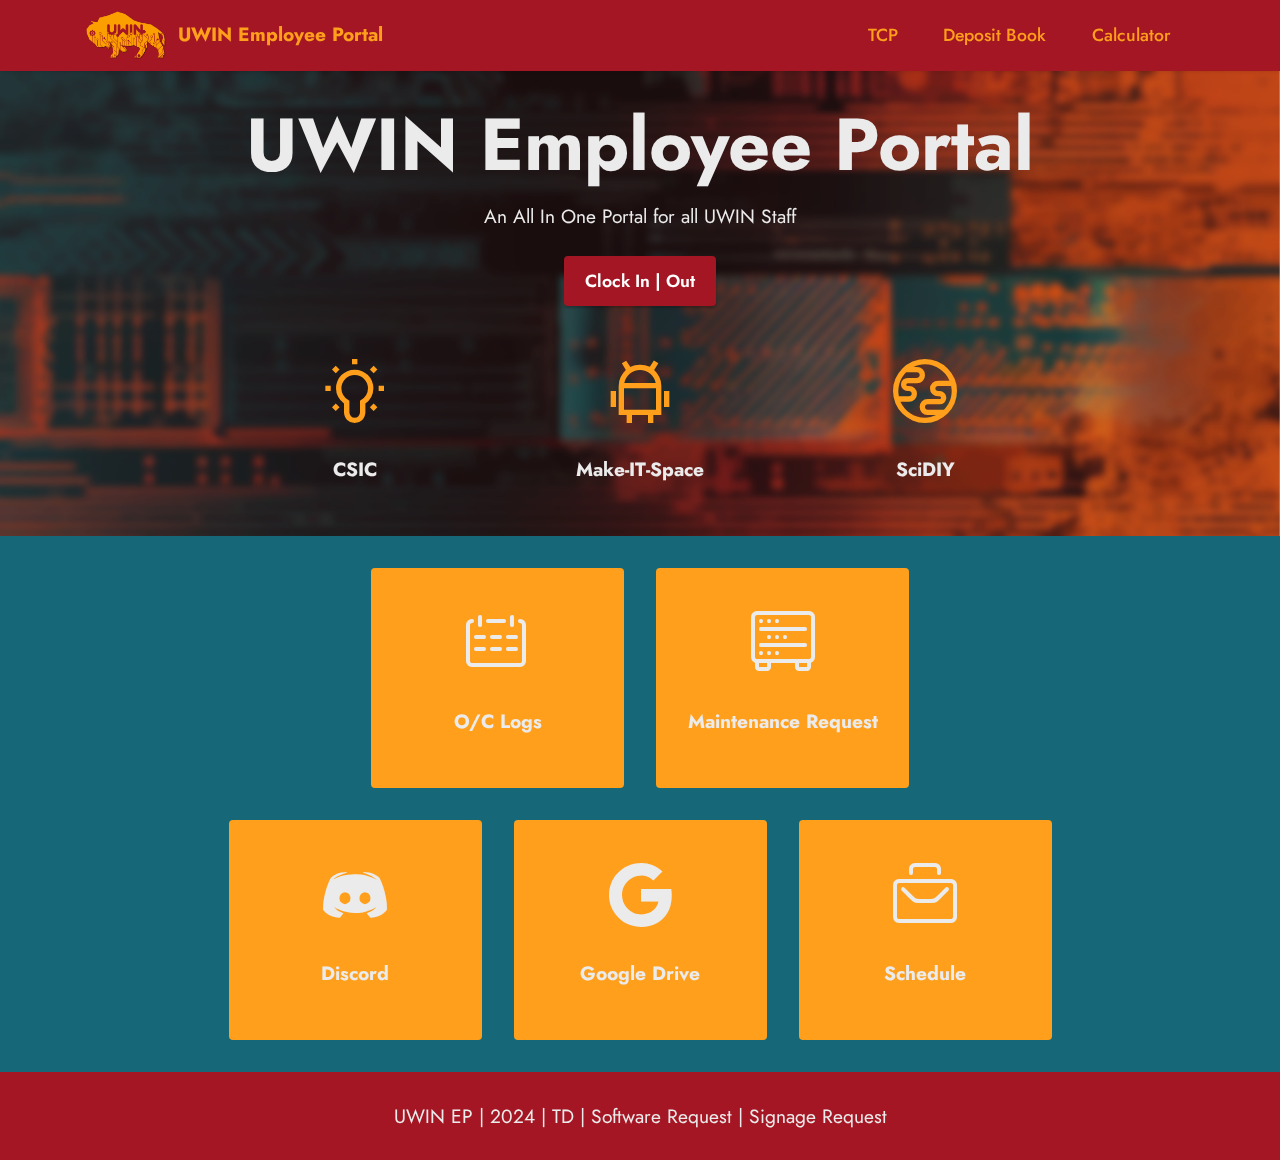
==== commit d02043be: "Update index.html" ====
--- a/index.html
+++ b/index.html
@@ -131,9 +131,9 @@
             <div class="col-12 col-md-6 col-lg-3">
                 <div class="card-wrapper">
                     <div class="card-box align-center">
-                        <a href="https://docs.google.com/spreadsheets/d/13zZqB3yMQ-abQ4lWhTuVaTTo3sqJfM8-MkV9ws05g28/edit?usp=sharing" target="_blank"><span class="mbr-iconfont mbrib-database" style="color: rgb(235, 235, 235); fill: rgb(235, 235, 235);"></span></a>
-                        <h4 class="card-title align-center mbr-black mbr-fonts-style display-7">
-                            <strong>Maintenance Log</strong></h4>
+                        <a href="https://uwyo.teamdynamix.com/TDClient/1940/Portal/Requests/ServiceDet?ID=54588" target="_blank"><span class="mbr-iconfont mbrib-database" style="color: rgb(235, 235, 235); fill: rgb(235, 235, 235);"></span></a>
+                        <h4 class="card-title align-center mbr-black mbr-fonts-style display-7">
+                            <strong>Maintenance Request</strong></h4>
                     </div>
                 </div>
             </div>
@@ -172,7 +172,7 @@
             <div class="col-12 col-md-6 col-lg-3">
                 <div class="card-wrapper">
                     <div class="card-box align-center">
-                        <a href="https://uwy-my.sharepoint.com/:x:/r/personal/jcrayton_uwyo_edu/_layouts/15/doc2.aspx?sourcedoc=%7BB686936E-5F48-4D20-953E-B2205EB40CAB%7D&file=UWIN_Summer2024.xlsx&fromShare=true&action=default&mobileredirect=true" target="_blank"><span class="mbr-iconfont mbrib-briefcase" style="color: rgb(235, 235, 235); fill: rgb(235, 235, 235);"></span></a>
+                        <a href="https://uwy-my.sharepoint.com/:x:/g/personal/jcrayton_uwyo_edu/Eall0Aq49v9HnWy-DFtpBn0BT9NW4TF9n0lEXub_SqX_VA" target="_blank"><span class="mbr-iconfont mbrib-briefcase" style="color: rgb(235, 235, 235); fill: rgb(235, 235, 235);"></span></a>
                         <h4 class="card-title align-center mbr-black mbr-fonts-style display-7">
                             <strong>Schedule</strong></h4>
                     </div>
@@ -193,7 +193,7 @@
         <div class="media-container-row align-center mbr-white">
             <div class="col-12">
                 <p class="mbr-text mb-0 mbr-fonts-style display-7">
-                    UWIN EP | <a href="Sci:[35]-[21] MR:513557 - BR:546542 - LB:3521(or any combo with numbers I.E.:1235)" target="_blank">2024</a> | <a href="https://uwyo.teamdynamix.com/TDNext/Home/Desktop/Default.aspx" target="_blank">TD</a> | <a href="https://uwyo.teamdynamix.com/TDClient/1940/Portal/Requests/ServiceDet?ID=9225" target="_blank">Software Request</a> | <a href="https://uwyo.teamdynamix.com/TDClient/1940/Portal/Requests/ServiceDet?ID=18967" target="_blank">Signage Request</a></p>
+                    UWIN EP | <a href="Sci:[35]-[21] BR:262688 - LB:3521(or any combo with numbers I.E.:1235)" target="_blank">2024</a> | <a href="https://uwyo.teamdynamix.com/TDNext/Home/Desktop/Default.aspx" target="_blank">TD</a> | <a href="https://uwyo.teamdynamix.com/TDClient/1940/Portal/Requests/ServiceDet?ID=9225" target="_blank">Software Request</a> | <a href="https://uwyo.teamdynamix.com/TDClient/1940/Portal/Requests/ServiceDet?ID=18967" target="_blank">Signage Request</a></p>
             </div>
         </div>
     </div>
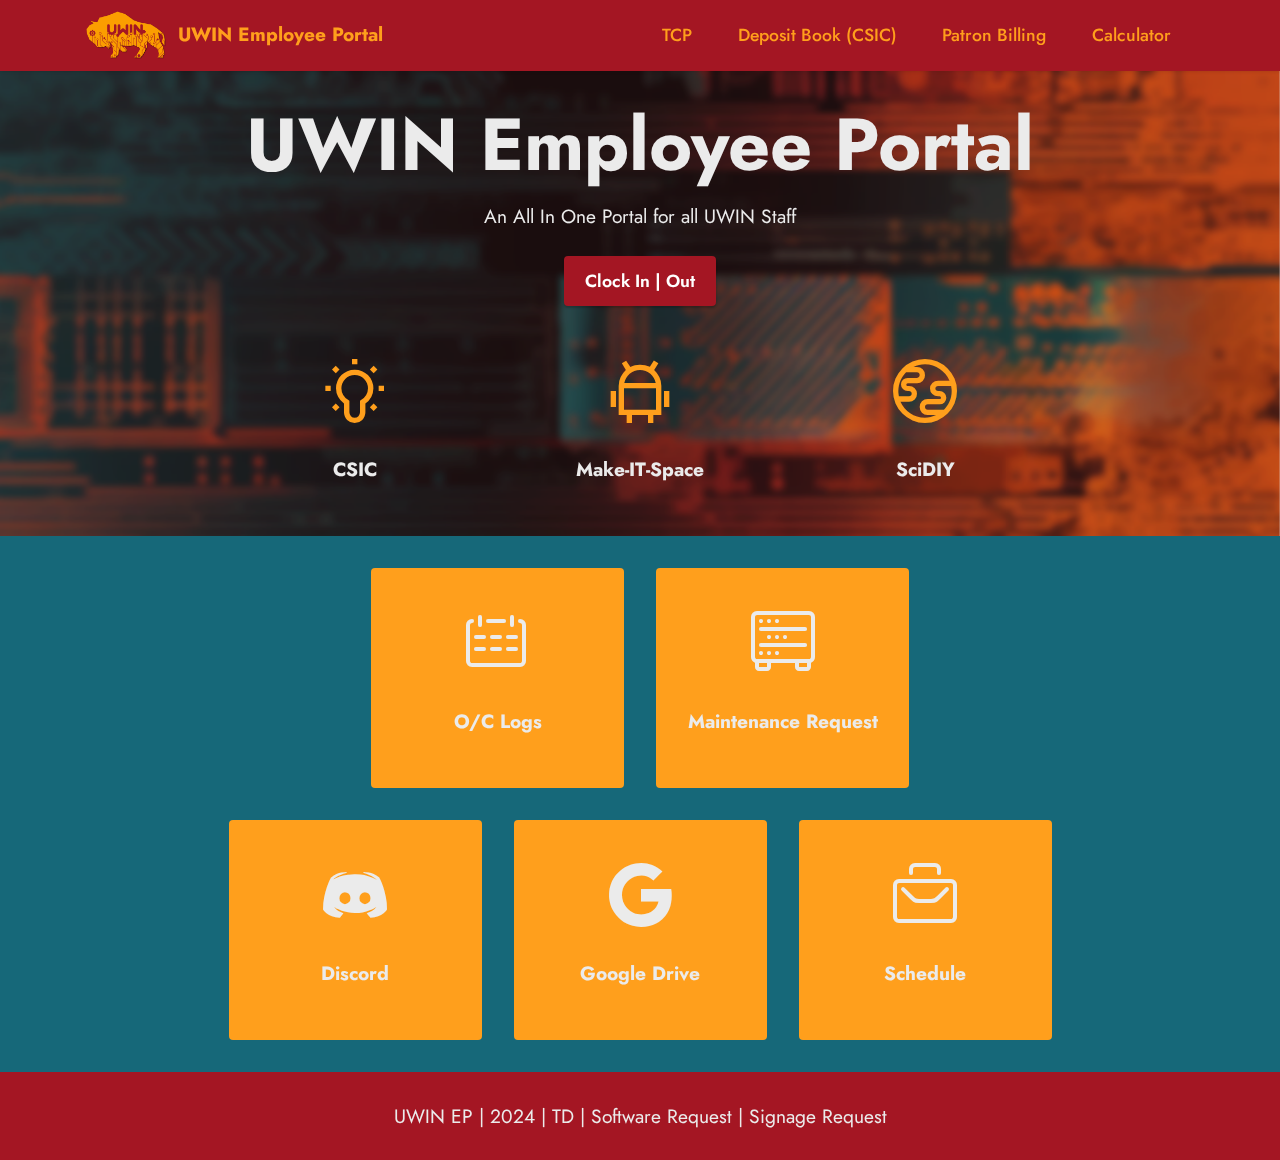
==== commit 2c116a8b: "Update index.html" ====
--- a/index.html
+++ b/index.html
@@ -52,7 +52,8 @@
             </button>
             <div class="collapse navbar-collapse" id="navbarSupportedContent">
                 <ul class="navbar-nav nav-dropdown nav-right" data-app-modern-menu="true"><li class="nav-item"><a class="nav-link link text-secondary display-4" href="https://9922.tcplusondemand.com/app/webclock/#/EmployeeLogOn/9922/1" target="_blank">TCP</a></li>
-                    <li class="nav-item"><a class="nav-link link text-secondary display-4" href="deposit.html">Deposit Book</a></li>
+                    <li class="nav-item"><a class="nav-link link text-secondary display-4" href="deposit.html">Deposit Book (CSIC)</a></li>
+                    <li class="nav-item"><a class="nav-link link text-secondary display-4" href="deposit.html">Patron Billing</a></li>
                     <li class="nav-item"><a class="nav-link link text-secondary display-4" href="calculator.html">Calculator</a></li></ul>
                 
                 
